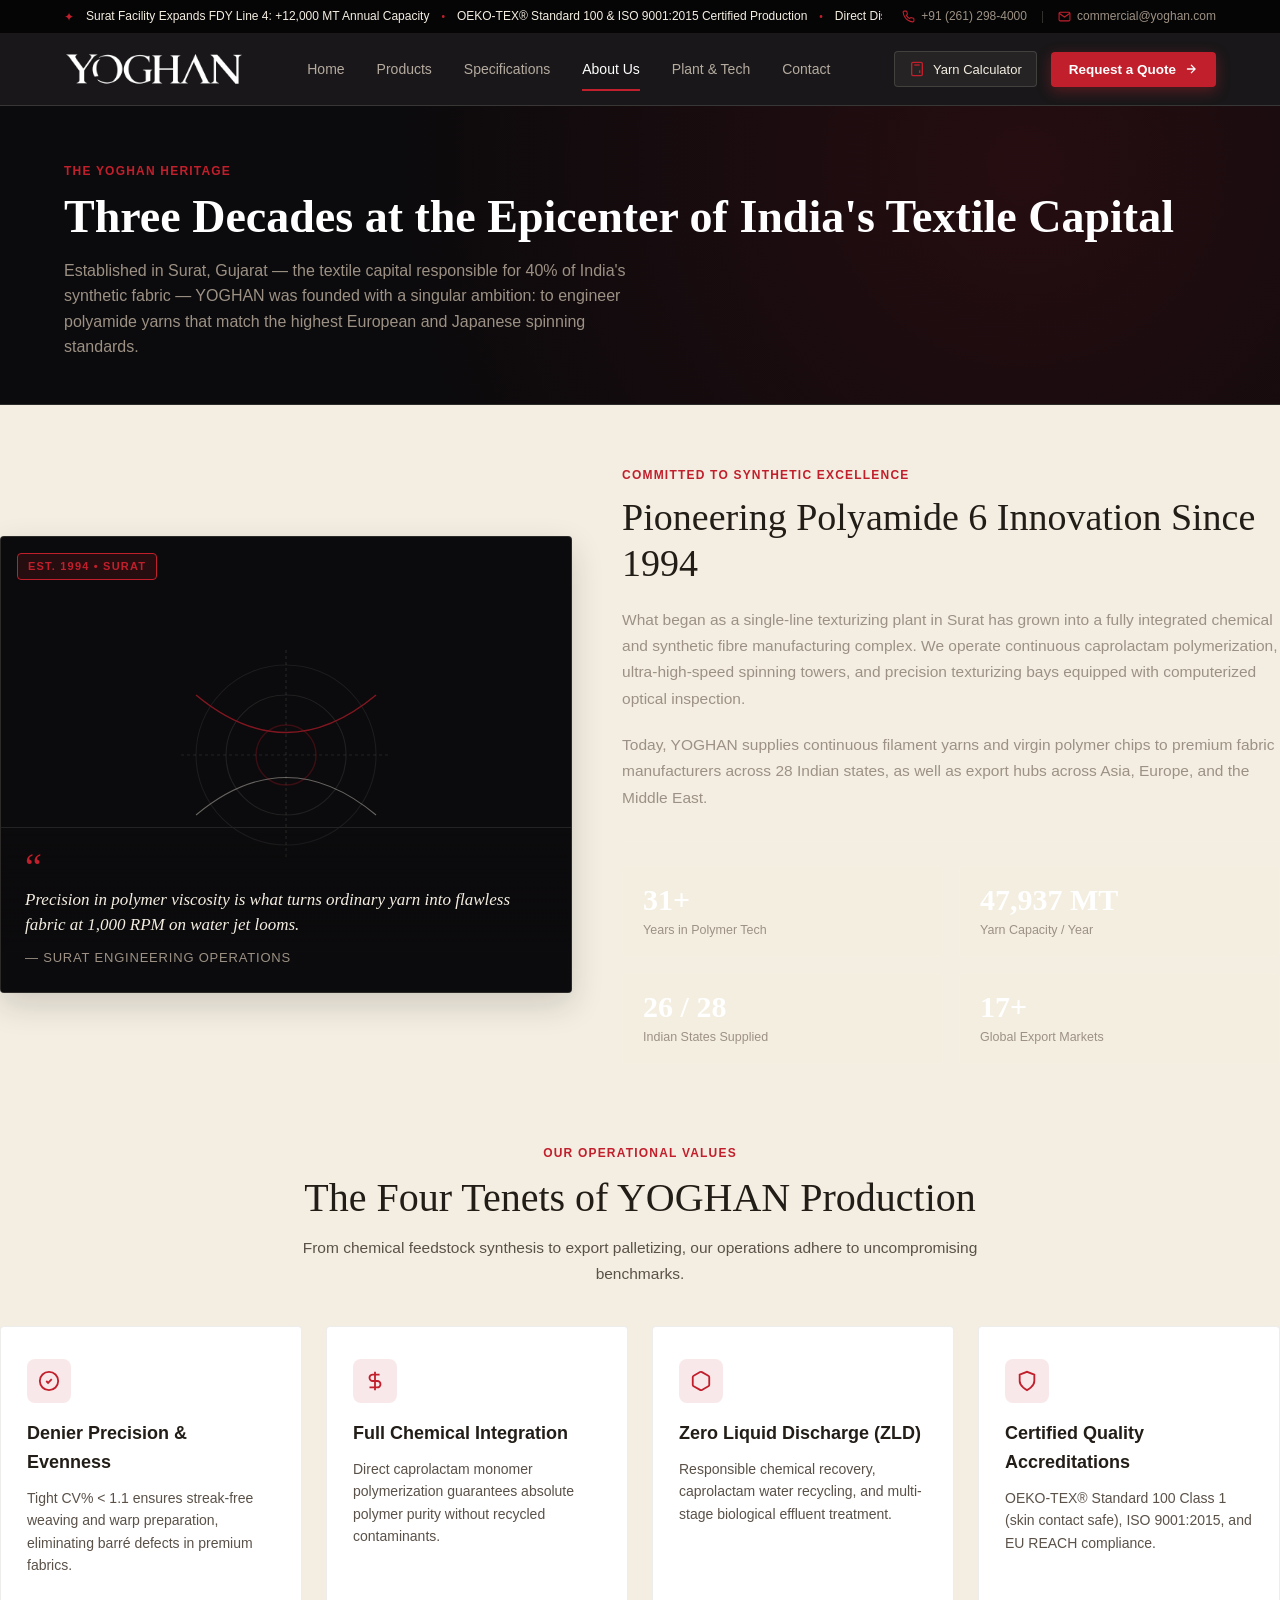
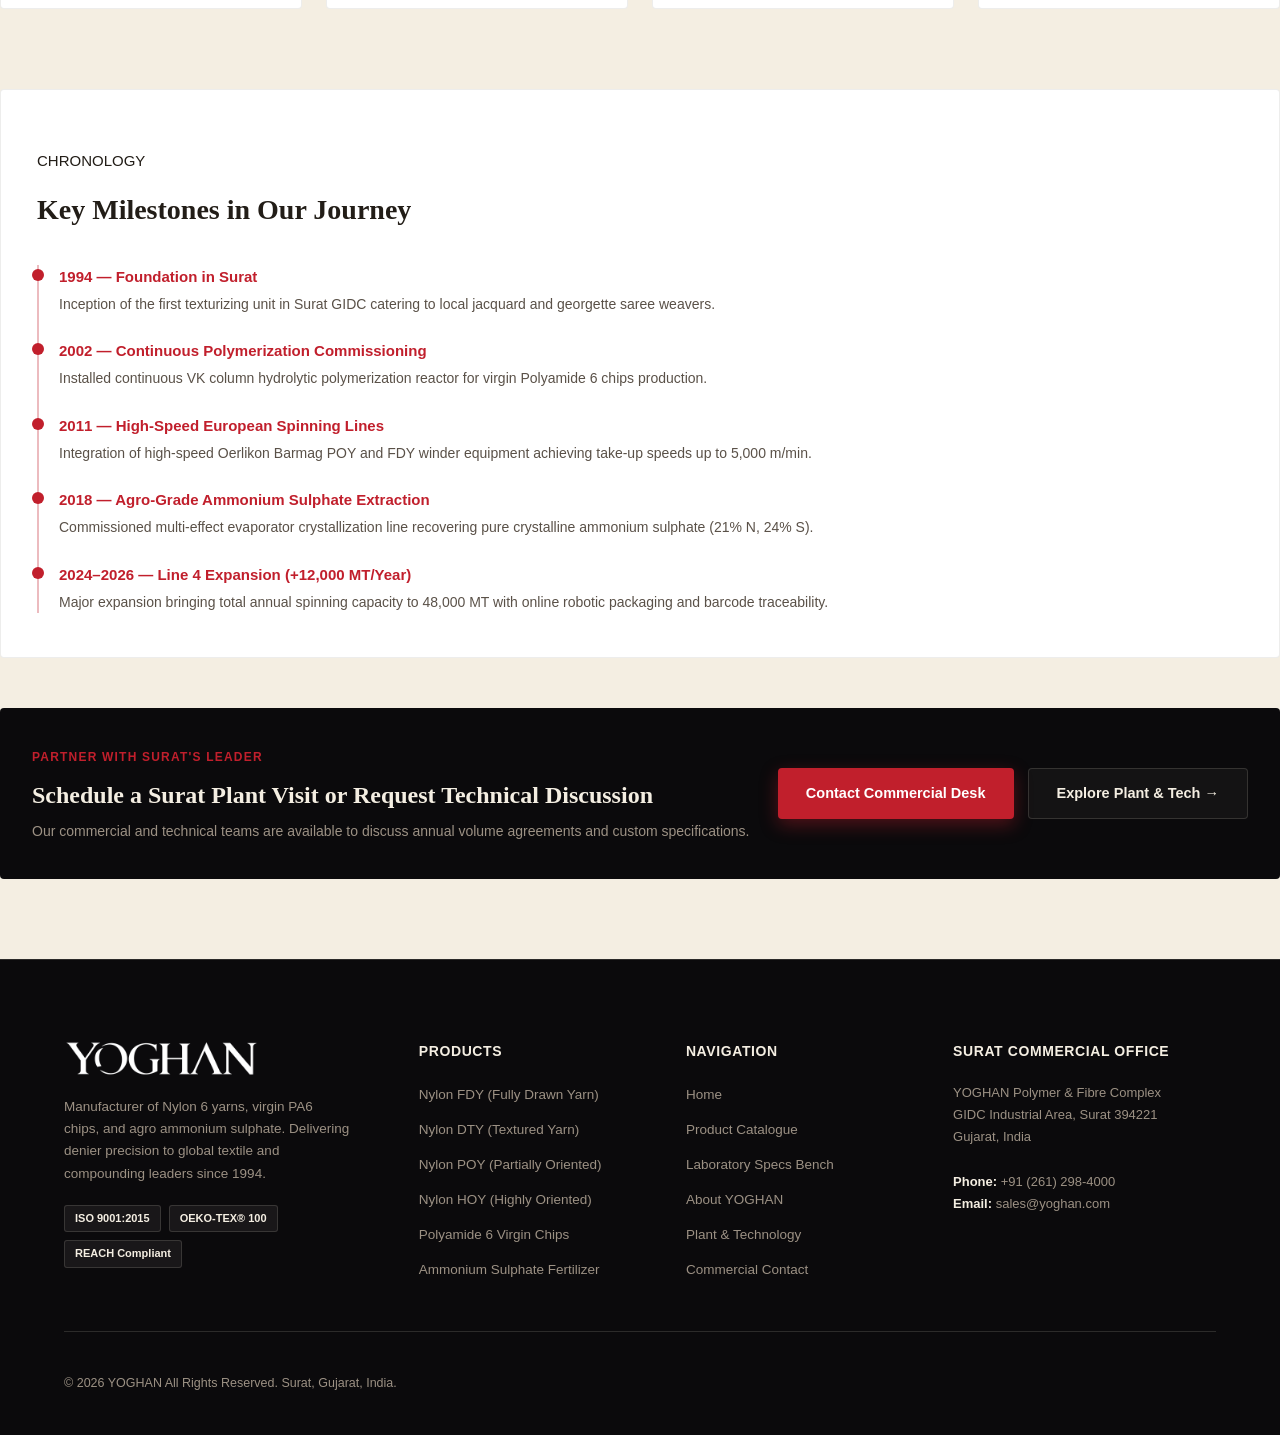
==== about.html @ 1130ade9 "Implement dedicated multi-page navigation architecture (Products, Specs, About, Tech, Contact) with " ====
<!DOCTYPE html>
<html lang="en">
<head>
  <meta charset="UTF-8">
  <meta name="viewport" content="width=device-width, initial-scale=1, viewport-fit=cover">
  <title>About Us — YOGHAN Advanced Fibres & Polymers | Surat</title>
  <meta name="description" content="Discover YOGHAN's 32-year legacy in Surat, Gujarat — India's synthetic textile capital. Continuous caprolactam polymerization, ultra-high-speed spinning, and global certifications.">
  <!-- Security Headers for Static Commercial Website -->
  <meta http-equiv="X-Content-Type-Options" content="nosniff">
  <meta name="referrer" content="strict-origin-when-cross-origin">
  <meta http-equiv="Content-Security-Policy" content="default-src 'self' https: data: 'unsafe-inline' 'unsafe-eval'; img-src 'self' https: data: blob:; font-src 'self' https://fonts.gstatic.com data:; style-src 'self' 'unsafe-inline' https://fonts.googleapis.com;">
  <link rel="icon" type="image/png" href="assets/favicon.png">
  <link rel="preconnect" href="https://fonts.googleapis.com">
  <link rel="preconnect" href="https://fonts.gstatic.com" crossorigin>
  <link href="https://fonts.googleapis.com/css2?family=Fraunces:ital,opsz,wght@0,9..144,300;0,9..144,400;0,9..144,500;0,9..144,600;0,9..144,700;1,9..144,400&family=Inter:wght@300;400;500;600;700&display=swap" rel="stylesheet">
  <link rel="stylesheet" href="style.css">
</head>
<body>

  <!-- Top Announcement Ticker -->
  <div class="top-bar">
    <div class="top-bar-inner">
      <div class="ticker-wrap">
        <span class="ticker-dot">✦</span>
        <span class="ticker-text">Surat Facility Expands FDY Line 4: +12,000 MT Annual Capacity</span>
        <span class="ticker-sep">•</span>
        <span class="ticker-text">OEKO-TEX® Standard 100 & ISO 9001:2015 Certified Production</span>
        <span class="ticker-sep">•</span>
        <span class="ticker-text">Direct Dispatch to Bhiwandi, Tirupur, Ludhiana, Surat & Global Ports</span>
      </div>
      <div class="top-bar-contact">
        <a href="tel:+912612984000" class="top-link">
          <svg viewBox="0 0 24 24" fill="none" stroke="currentColor" stroke-width="2"><path d="M22 16.92v3a2 2 0 0 1-2.18 2 19.79 19.79 0 0 1-8.63-3.07 19.5 19.5 0 0 1-6-6 19.79 19.79 0 0 1-3.07-8.67A2 2 0 0 1 4.11 2h3a2 2 0 0 1 2 1.72 12.84 12.84 0 0 0 .7 2.81 2 2 0 0 1-.45 2.11L8.09 9.91a16 16 0 0 0 6 6l1.27-1.27a2 2 0 0 1 2.11-.45 12.84 12.84 0 0 0 2.81.7A2 2 0 0 1 22 16.92z"/></svg>
          +91 (261) 298-4000
        </a>
        <span class="top-divider">|</span>
        <a href="mailto:commercial@yoghan.com" class="top-link">
          <svg viewBox="0 0 24 24" fill="none" stroke="currentColor" stroke-width="2"><path d="M4 4h16c1.1 0 2 .9 2 2v12c0 1.1-.9 2-2 2H4c-1.1 0-2-.9-2-2V6c0-1.1.9-2 2-2z"/><polyline points="22,6 12,13 2,6"/></svg>
          commercial@yoghan.com
        </a>
      </div>
    </div>
  </div>

  <!-- Header / Navigation -->
  <header class="nav" id="mainNavbar">
    <div class="nav-inner">
      <a class="brand" href="index.html" aria-label="YOGHAN Home">
        <img src="assets/logo-white.png" alt="YOGHAN" class="brand-logo-img">
      </a>

      <!-- Desktop Navigation Menu -->
      <nav class="nav-menu-wrapper" id="navLinks" aria-label="Main Navigation">
        <ul class="nav-links">
          <li class="nav-item">
            <a href="index.html" class="nav-link">Home</a>
          </li>
          <li class="nav-item">
            <a href="products.html" class="nav-link">Products</a>
          </li>
          <li class="nav-item">
            <a href="specifications.html" class="nav-link">Specifications</a>
          </li>
          <li class="nav-item">
            <a href="about.html" class="nav-link active">About Us</a>
          </li>
          <li class="nav-item">
            <a href="manufacturing.html" class="nav-link">Plant & Tech</a>
          </li>
          <li class="nav-item">
            <a href="contact.html" class="nav-link">Contact</a>
          </li>
        </ul>
      </nav>

      <!-- Action Buttons -->
      <div class="nav-actions">
        <button class="btn-estimator-nav" onclick="openCalculatorModal()" title="Calculate Yarn Yield & Denier">
          <svg viewBox="0 0 24 24" fill="none" stroke="currentColor" stroke-width="2"><rect x="4" y="2" width="16" height="20" rx="2"/><line x1="8" y1="6" x2="16" y2="6"/><line x1="16" y1="14" x2="16" y2="18"/><path d="M8 10h.01M12 10h.01M16 10h.01M8 14h.01M12 14h.01M8 18h.01M12 18h.01"/></svg>
          <span>Yarn Calculator</span>
        </button>
        <button class="nav-cta" onclick="openQuoteModal()">
          <span>Request a Quote</span>
          <svg class="cta-arrow" viewBox="0 0 24 24" fill="none" stroke="currentColor" stroke-width="2.2"><path d="M5 12h14M12 5l7 7-7 7"/></svg>
        </button>
        <!-- Mobile Menu Toggle Button -->
        <button class="nav-toggle" id="navToggle" aria-label="Toggle Navigation Menu" aria-expanded="false">
          <span class="bar bar-1"></span>
          <span class="bar bar-2"></span>
          <span class="bar bar-3"></span>
        </button>
      </div>
    </div>
  </header>

  <!-- Full-Screen Mobile Navigation Drawer -->
  <aside class="mobile-drawer" id="mobileDrawer" aria-label="Mobile Navigation" aria-hidden="true">
    <div class="mobile-drawer-header">
      <a class="brand" href="index.html" onclick="closeMobileNav()">
        <img src="assets/logo-white.png" alt="YOGHAN" class="brand-logo-img">
      </a>
      <button class="mobile-drawer-close" id="mobileDrawerClose" aria-label="Close navigation menu" onclick="closeMobileNav()">
        <svg viewBox="0 0 24 24" width="22" height="22" fill="none" stroke="currentColor" stroke-width="2.2"><path d="M18 6L6 18M6 6l12 12"/></svg>
      </button>
    </div>

    <div class="mobile-drawer-body">
      <ul class="mobile-nav-list">
        <li><a href="index.html" class="mobile-link" onclick="closeMobileNav()">Home <span class="arr">→</span></a></li>
        <li><a href="products.html" class="mobile-link" onclick="closeMobileNav()">All Products Catalogue <span class="arr">→</span></a></li>
        <li><a href="specifications.html" class="mobile-link" onclick="closeMobileNav()">Technical Lab Specs <span class="arr">→</span></a></li>
        <li><a href="about.html" class="mobile-link active" onclick="closeMobileNav()" style="color:var(--red);">About YOGHAN <span class="arr">→</span></a></li>
        <li><a href="manufacturing.html" class="mobile-link" onclick="closeMobileNav()">Surat Plant & Tech <span class="arr">→</span></a></li>
        <li><a href="contact.html" class="mobile-link" onclick="closeMobileNav()">Commercial Contact <span class="arr">→</span></a></li>
      </ul>

      <div class="mobile-drawer-actions">
        <button class="btn-primary w-full" onclick="openQuoteModal(); closeMobileNav();">Request Commercial Quote</button>
        <button class="btn-ghost w-full" onclick="openCalculatorModal(); closeMobileNav();">Yarn Yield Calculator</button>
      </div>

      <div class="mobile-drawer-contact">
        <p>Direct Surat Sales Desk: <strong>+91 (261) 298-4000</strong></p>
        <p>Email: <strong>sales@yoghan.com</strong></p>
        <p>Dispatches: GIDC Industrial Estate, Surat, Gujarat</p>
      </div>
    </div>
  </aside>

  <!-- Page Hero Header -->
  <section class="page-hero">
    <div class="page-hero-inner">
      <p class="kicker">THE YOGHAN HERITAGE</p>
      <h1>Three Decades at the Epicenter of India's Textile Capital</h1>
      <p>Established in Surat, Gujarat — the textile capital responsible for 40% of India's synthetic fabric — YOGHAN was founded with a singular ambition: to engineer polyamide yarns that match the highest European and Japanese spinning standards.</p>
    </div>
  </section>

  <!-- About Story Section -->
  <main class="about-page-main" style="padding: 60px 0 80px;">
    <div class="section-inner">
      
      <div class="about-grid">
        <div class="about-visual-col">
          <div class="about-image-card">
            <div class="visual-badge">EST. 1994 • SURAT</div>
            <div class="about-art-pattern">
              <svg viewBox="0 0 400 320" fill="none" class="about-diagram-svg">
                <circle cx="200" cy="160" r="120" stroke="rgba(244,238,226,0.12)" stroke-width="1.5"/>
                <circle cx="200" cy="160" r="80" stroke="rgba(244,238,226,0.15)" stroke-width="1.5"/>
                <circle cx="200" cy="160" r="40" stroke="rgba(193,31,44,0.4)" stroke-width="2"/>
                <path d="M60 160 L340 160" stroke="rgba(244,238,226,0.18)" stroke-width="1.5" stroke-dasharray="4 4"/>
                <path d="M200 20 L200 300" stroke="rgba(244,238,226,0.18)" stroke-width="1.5" stroke-dasharray="4 4"/>
                <path d="M80 80 Q 200 180 320 80" stroke="var(--red)" stroke-width="2" fill="none"/>
                <path d="M80 240 Q 200 140 320 240" stroke="#f4eee2" stroke-width="1.5" fill="none" opacity="0.6"/>
              </svg>
            </div>
            <div class="plant-quote-overlay">
              <span class="quote-mark">“</span>
              <p>Precision in polymer viscosity is what turns ordinary yarn into flawless fabric at 1,000 RPM on water jet looms.</p>
              <div class="quote-author">— Surat Engineering Operations</div>
            </div>
          </div>
        </div>

        <div class="about-text-col">
          <p class="kicker">COMMITTED TO SYNTHETIC EXCELLENCE</p>
          <h2>Pioneering Polyamide 6 Innovation Since 1994</h2>
          <p>
            What began as a single-line texturizing plant in Surat has grown into a fully integrated chemical and synthetic fibre manufacturing complex. We operate continuous caprolactam polymerization, ultra-high-speed spinning towers, and precision texturizing bays equipped with computerized optical inspection.
          </p>
          <p>
            Today, YOGHAN supplies continuous filament yarns and virgin polymer chips to premium fabric manufacturers across 28 Indian states, as well as export hubs across Asia, Europe, and the Middle East.
          </p>

          <div class="about-stat-grid" style="margin-top: 30px;">
            <div class="stat-card">
              <b class="stat-num"><span class="counter" data-target="32">0</span>+</b>
              <span class="stat-label">Years in Polymer Tech</span>
            </div>
            <div class="stat-card">
              <b class="stat-num"><span class="counter" data-target="48000">0</span> MT</b>
              <span class="stat-label">Yarn Capacity / Year</span>
            </div>
            <div class="stat-card">
              <b class="stat-num"><span class="counter" data-target="28">0</span> / 28</b>
              <span class="stat-label">Indian States Supplied</span>
            </div>
            <div class="stat-card">
              <b class="stat-num"><span class="counter" data-target="18">0</span>+</b>
              <span class="stat-label">Global Export Markets</span>
            </div>
          </div>
        </div>
      </div>

      <!-- Core Manufacturing Pillars -->
      <div style="margin-top: 80px;">
        <div class="section-head" style="text-align: center; max-width: 760px; margin: 0 auto 40px;">
          <p class="kicker">OUR OPERATIONAL VALUES</p>
          <h2>The Four Tenets of YOGHAN Production</h2>
          <p>From chemical feedstock synthesis to export palletizing, our operations adhere to uncompromising benchmarks.</p>
        </div>

        <div style="display: grid; grid-template-columns: repeat(auto-fit, minmax(260px, 1fr)); gap: 24px;">
          <div style="background: #fff; border: 1px solid rgba(34,29,23,0.08); padding: 32px 26px; border-radius: var(--radius-sm);">
            <div style="width: 44px; height: 44px; background: rgba(193,31,44,0.1); border-radius: 8px; display: flex; align-items: center; justify-content: center; color: var(--red); margin-bottom: 16px;">
              <svg viewBox="0 0 24 24" width="22" height="22" fill="none" stroke="currentColor" stroke-width="2"><circle cx="12" cy="12" r="10"/><path d="m9 12 2 2 4-4"/></svg>
            </div>
            <h3 style="font-size: 18px; margin: 0 0 10px; color: var(--ink-text);">Denier Precision & Evenness</h3>
            <p style="font-size: 14px; color: var(--ink-muted); margin: 0; line-height: 1.6;">Tight CV% &lt; 1.1 ensures streak-free weaving and warp preparation, eliminating barré defects in premium fabrics.</p>
          </div>

          <div style="background: #fff; border: 1px solid rgba(34,29,23,0.08); padding: 32px 26px; border-radius: var(--radius-sm);">
            <div style="width: 44px; height: 44px; background: rgba(193,31,44,0.1); border-radius: 8px; display: flex; align-items: center; justify-content: center; color: var(--red); margin-bottom: 16px;">
              <svg viewBox="0 0 24 24" width="22" height="22" fill="none" stroke="currentColor" stroke-width="2"><path d="M12 2v20M17 5H9.5a3.5 3.5 0 0 0 0 7h5a3.5 3.5 0 0 1 0 7H6"/></svg>
            </div>
            <h3 style="font-size: 18px; margin: 0 0 10px; color: var(--ink-text);">Full Chemical Integration</h3>
            <p style="font-size: 14px; color: var(--ink-muted); margin: 0; line-height: 1.6;">Direct caprolactam monomer polymerization guarantees absolute polymer purity without recycled contaminants.</p>
          </div>

          <div style="background: #fff; border: 1px solid rgba(34,29,23,0.08); padding: 32px 26px; border-radius: var(--radius-sm);">
            <div style="width: 44px; height: 44px; background: rgba(193,31,44,0.1); border-radius: 8px; display: flex; align-items: center; justify-content: center; color: var(--red); margin-bottom: 16px;">
              <svg viewBox="0 0 24 24" width="22" height="22" fill="none" stroke="currentColor" stroke-width="2"><path d="M21 16V8a2 2 0 0 0-1-1.73l-7-4a2 2 0 0 0-2 0l-7 4A2 2 0 0 0 3 8v8a2 2 0 0 0 1 1.73l7 4a2 2 0 0 0 2 0l7-4A2 2 0 0 0 21 16z"/></svg>
            </div>
            <h3 style="font-size: 18px; margin: 0 0 10px; color: var(--ink-text);">Zero Liquid Discharge (ZLD)</h3>
            <p style="font-size: 14px; color: var(--ink-muted); margin: 0; line-height: 1.6;">Responsible chemical recovery, caprolactam water recycling, and multi-stage biological effluent treatment.</p>
          </div>

          <div style="background: #fff; border: 1px solid rgba(34,29,23,0.08); padding: 32px 26px; border-radius: var(--radius-sm);">
            <div style="width: 44px; height: 44px; background: rgba(193,31,44,0.1); border-radius: 8px; display: flex; align-items: center; justify-content: center; color: var(--red); margin-bottom: 16px;">
              <svg viewBox="0 0 24 24" width="22" height="22" fill="none" stroke="currentColor" stroke-width="2"><path d="M12 22s8-4 8-10V5l-8-3-8 3v7c0 6 8 10 8 10z"/></svg>
            </div>
            <h3 style="font-size: 18px; margin: 0 0 10px; color: var(--ink-text);">Certified Quality Accreditations</h3>
            <p style="font-size: 14px; color: var(--ink-muted); margin: 0; line-height: 1.6;">OEKO-TEX® Standard 100 Class 1 (skin contact safe), ISO 9001:2015, and EU REACH compliance.</p>
          </div>
        </div>
      </div>

      <!-- Historical Milestones Timeline -->
      <div style="margin-top: 80px; background: #fff; border: 1px solid rgba(34,29,23,0.08); border-radius: var(--radius-sm); padding: 44px 36px;">
        <p class="kicker">CHRONOLOGY</p>
        <h2 style="font-family: var(--serif); font-size: 28px; margin: 0 0 32px; color: var(--ink-text);">Key Milestones in Our Journey</h2>

        <div style="display: flex; flex-direction: column; gap: 24px; position: relative; padding-left: 20px; border-left: 2px solid rgba(193,31,44,0.3);">
          <div style="position: relative;">
            <span style="position: absolute; left: -27px; top: 4px; width: 12px; height: 12px; border-radius: 50%; background: var(--red);"></span>
            <strong style="color: var(--red); font-size: 15px;">1994 — Foundation in Surat</strong>
            <p style="font-size: 14px; color: var(--ink-muted); margin: 4px 0 0;">Inception of the first texturizing unit in Surat GIDC catering to local jacquard and georgette saree weavers.</p>
          </div>

          <div style="position: relative;">
            <span style="position: absolute; left: -27px; top: 4px; width: 12px; height: 12px; border-radius: 50%; background: var(--red);"></span>
            <strong style="color: var(--red); font-size: 15px;">2002 — Continuous Polymerization Commissioning</strong>
            <p style="font-size: 14px; color: var(--ink-muted); margin: 4px 0 0;">Installed continuous VK column hydrolytic polymerization reactor for virgin Polyamide 6 chips production.</p>
          </div>

          <div style="position: relative;">
            <span style="position: absolute; left: -27px; top: 4px; width: 12px; height: 12px; border-radius: 50%; background: var(--red);"></span>
            <strong style="color: var(--red); font-size: 15px;">2011 — High-Speed European Spinning Lines</strong>
            <p style="font-size: 14px; color: var(--ink-muted); margin: 4px 0 0;">Integration of high-speed Oerlikon Barmag POY and FDY winder equipment achieving take-up speeds up to 5,000 m/min.</p>
          </div>

          <div style="position: relative;">
            <span style="position: absolute; left: -27px; top: 4px; width: 12px; height: 12px; border-radius: 50%; background: var(--red);"></span>
            <strong style="color: var(--red); font-size: 15px;">2018 — Agro-Grade Ammonium Sulphate Extraction</strong>
            <p style="font-size: 14px; color: var(--ink-muted); margin: 4px 0 0;">Commissioned multi-effect evaporator crystallization line recovering pure crystalline ammonium sulphate (21% N, 24% S).</p>
          </div>

          <div style="position: relative;">
            <span style="position: absolute; left: -27px; top: 4px; width: 12px; height: 12px; border-radius: 50%; background: var(--red);"></span>
            <strong style="color: var(--red); font-size: 15px;">2024–2026 — Line 4 Expansion (+12,000 MT/Year)</strong>
            <p style="font-size: 14px; color: var(--ink-muted); margin: 4px 0 0;">Major expansion bringing total annual spinning capacity to 48,000 MT with online robotic packaging and barcode traceability.</p>
          </div>
        </div>
      </div>

      <!-- Action Box -->
      <div style="margin-top: 50px; background: var(--ink); color: #fff; padding: 36px 32px; border-radius: var(--radius-sm); display: flex; align-items: center; justify-content: space-between; flex-wrap: wrap; gap: 20px;">
        <div>
          <span style="color: var(--red); font-size: 12px; font-weight: 700; letter-spacing: 1.2px; text-transform: uppercase;">PARTNER WITH SURAT'S LEADER</span>
          <h3 style="font-family: var(--serif); font-size: 24px; margin: 8px 0 6px; color: var(--cream);">Schedule a Surat Plant Visit or Request Technical Discussion</h3>
          <p style="font-size: 14px; color: var(--ash); margin: 0;">Our commercial and technical teams are available to discuss annual volume agreements and custom specifications.</p>
        </div>
        <div style="display: flex; gap: 14px; flex-wrap: wrap;">
          <a href="contact.html" class="btn-primary" style="text-decoration:none;">Contact Commercial Desk</a>
          <a href="manufacturing.html" class="btn-ghost" style="text-decoration:none;">Explore Plant & Tech →</a>
        </div>
      </div>

    </div>
  </main>

  <!-- Quote Modal -->
  <div class="modal-overlay" id="quoteModal" aria-hidden="true" role="dialog">
    <div class="modal-card">
      <button class="modal-close" onclick="closeQuoteModal()" aria-label="Close modal">&times;</button>
      <div class="modal-header">
        <span class="modal-badge">COMMERCIAL INQUIRY</span>
        <h2>Request Price Quotation</h2>
        <p>Direct spot and contract volume quotes from our Surat manufacturing complex.</p>
      </div>

      <form id="quoteForm" onsubmit="handleQuoteSubmit(event)">
        <div class="form-row">
          <div class="form-group">
            <label for="quoteName">Full Name *</label>
            <input type="text" id="quoteName" required placeholder="e.g. Rajesh Shah">
          </div>
          <div class="form-group">
            <label for="quoteCompany">Company / Mill *</label>
            <input type="text" id="quoteCompany" required placeholder="e.g. Surat Weaving Mills Ltd.">
          </div>
        </div>
        <div class="form-row">
          <div class="form-group">
            <label for="quotePhone">Mobile / WhatsApp *</label>
            <input type="tel" id="quotePhone" required placeholder="+91 98250 12345">
          </div>
          <div class="form-group">
            <label for="quoteEmail">Official Email *</label>
            <input type="email" id="quoteEmail" required placeholder="procurement@company.com">
          </div>
        </div>
        <div class="form-row">
          <div class="form-group">
            <label for="quoteProduct">Selected Product *</label>
            <select id="quoteProduct" required onchange="handleProductChange(this.value)">
              <option value="Nylon 6 FDY Regular">Nylon 6 FDY (Fully Drawn Yarn)</option>
              <option value="Nylon 6 DTY Regular">Nylon 6 DTY (Textured Yarn)</option>
              <option value="Nylon 6 POY Regular">Nylon 6 POY (Partially Oriented)</option>
              <option value="Nylon 6 HOY Regular">Nylon 6 HOY (Highly Oriented)</option>
              <option value="Dope-Dyed Specialty Nylon">Dope-Dyed Specialty Colours</option>
              <option value="High-Tenacity Industrial Nylon">High-Tenacity Industrial Nylon</option>
              <option value="Polyamide 6 Chips (PA6)">Polyamide 6 Polymer Chips</option>
              <option value="Ammonium Sulphate">Ammonium Sulphate Fertilizer</option>
            </select>
          </div>
          <div class="form-group">
            <label for="quoteQty">Quantity (MT) *</label>
            <input type="number" id="quoteQty" min="1" step="0.5" required placeholder="Minimum 1 MT">
          </div>
        </div>
        <div class="form-group">
          <label for="quoteDestination">Delivery Destination *</label>
          <input type="text" id="quoteDestination" required placeholder="e.g. Surat / Bhiwandi / Mundra Port">
        </div>
        <div class="form-actions">
          <button type="button" class="btn-ghost" onclick="closeQuoteModal()">Cancel</button>
          <button type="submit" class="btn-primary">Submit Quotation Request</button>
        </div>
      </form>

      <div class="form-success-card" id="quoteSuccessMsg" style="display:none;">
        <div class="success-icon">✓</div>
        <h3>Quotation Request Submitted Successfully!</h3>
        <p>Reference <strong id="quoteRefNumber">#YOG-2026-948</strong>. Our commercial sales executive will connect on WhatsApp shortly.</p>
        <button class="btn-primary" onclick="closeQuoteModal()">Done</button>
      </div>
    </div>
  </div>

  <!-- Calculator Modal -->
  <div class="modal-overlay" id="calcModal" aria-hidden="true" role="dialog">
    <div class="modal-card">
      <button class="modal-close" onclick="closeCalculatorModal()" aria-label="Close calculator">&times;</button>
      <div class="modal-header">
        <span class="modal-badge">ENGINEERING TOOL</span>
        <h2>Yarn Yield & Conversion Calculator</h2>
      </div>
      <div class="calc-container">
        <div class="calc-inputs">
          <div class="form-group">
            <label for="calcDenier">Yarn Denier (D)</label>
            <input type="number" id="calcDenier" value="40" min="10" max="2000" oninput="runYarnCalculations()">
          </div>
          <div class="form-group">
            <label for="calcWeightKg">Yarn Weight (Kilograms)</label>
            <input type="number" id="calcWeightKg" value="1" min="0.1" step="0.5" oninput="runYarnCalculations()">
          </div>
        </div>
        <div class="calc-results-grid">
          <div class="calc-res-box">
            <span class="res-title">Linear Length</span>
            <span class="res-val" id="resMeters">225,000 m</span>
          </div>
          <div class="calc-res-box">
            <span class="res-title">Decitex (dtex)</span>
            <span class="res-val" id="resDtex">44.4 dtex</span>
          </div>
          <div class="calc-res-box">
            <span class="res-title">Cotton Count (Ne)</span>
            <span class="res-val" id="resNe">132.8 Ne</span>
          </div>
          <div class="calc-res-box">
            <span class="res-title">Metric Count (Nm)</span>
            <span class="res-val" id="resNm">225 Nm</span>
          </div>
        </div>
      </div>
      <div class="modal-footer-actions">
        <button class="btn-primary w-full" onclick="closeCalculatorModal(); openQuoteModal();">Request Pricing for This Denier →</button>
      </div>
    </div>
  </div>

  <!-- Toast Container -->
  <div class="toast-container" id="toastBox" aria-live="polite"></div>

  <!-- Footer -->
  <footer class="footer">
    <div class="footer-inner">
      <div class="footer-col brand-col">
        <a class="brand" href="index.html" aria-label="YOGHAN Home">
          <img src="assets/logo-white.png" alt="YOGHAN" class="brand-logo-img footer-logo-img">
        </a>
        <p class="footer-brand-desc">
          Manufacturer of Nylon 6 yarns, virgin PA6 chips, and agro ammonium sulphate. Delivering denier precision to global textile and compounding leaders since 1994.
        </p>
        <div class="iso-badges">
          <span class="iso-tag">ISO 9001:2015</span>
          <span class="iso-tag">OEKO-TEX® 100</span>
          <span class="iso-tag">REACH Compliant</span>
        </div>
      </div>

      <div class="footer-col">
        <h4>Products</h4>
        <ul class="footer-link-list">
          <li><a href="products.html">Nylon FDY (Fully Drawn Yarn)</a></li>
          <li><a href="products.html">Nylon DTY (Textured Yarn)</a></li>
          <li><a href="products.html">Nylon POY (Partially Oriented)</a></li>
          <li><a href="products.html">Nylon HOY (Highly Oriented)</a></li>
          <li><a href="products.html">Polyamide 6 Virgin Chips</a></li>
          <li><a href="products.html">Ammonium Sulphate Fertilizer</a></li>
        </ul>
      </div>

      <div class="footer-col">
        <h4>Navigation</h4>
        <ul class="footer-link-list">
          <li><a href="index.html">Home</a></li>
          <li><a href="products.html">Product Catalogue</a></li>
          <li><a href="specifications.html">Laboratory Specs Bench</a></li>
          <li><a href="about.html">About YOGHAN</a></li>
          <li><a href="manufacturing.html">Plant & Technology</a></li>
          <li><a href="contact.html">Commercial Contact</a></li>
        </ul>
      </div>

      <div class="footer-col">
        <h4>Surat Commercial Office</h4>
        <address class="footer-address">
          YOGHAN Polymer & Fibre Complex<br>
          GIDC Industrial Area, Surat 394221<br>
          Gujarat, India<br><br>
          <strong>Phone:</strong> +91 (261) 298-4000<br>
          <strong>Email:</strong> sales@yoghan.com
        </address>
      </div>
    </div>

    <div class="footer-bottom-bar">
      <div class="footer-bottom-inner">
        <p>© 2026 YOGHAN All Rights Reserved. Surat, Gujarat, India.</p>
      </div>
    </div>
  </footer>

  <script src="products.js"></script>
  <script src="app.js"></script>
</body>
</html>
---- style.css ----
/* ==========================================================================
   YOGHAN — ADVANCED FIBRES & POLYMERS
   Commercial Responsive Stylesheet & Interaction Animations
   ========================================================================== */

:root {
  --ink: #0b0a0c;
  --ink-soft: #141113;
  --panel: #17140f;
  --panel-card: #1f1a14;
  --panel-line: rgba(244, 238, 226, 0.14);
  --panel-line-light: rgba(34, 29, 23, 0.12);
  --red: #c11f2c;
  --red-hover: #dc2433;
  --red-dim: rgba(193, 31, 44, 0.18);
  --red-glow: rgba(193, 31, 44, 0.38);
  --cream: #f4eee2;
  --cream-soft: #fcf9f2;
  --stone: #eae1cc;
  --stone-dark: #ded2b6;
  --ash: #9c9184;
  --ash-light: #b5aba0;
  --ink-text: #221d17;
  --ink-muted: #5a5148;
  --serif: 'Fraunces', Georgia, 'Times New Roman', serif;
  --sans: 'Inter', -apple-system, BlinkMacSystemFont, 'Segoe UI', Roboto, sans-serif;
  --ease-out-expo: cubic-bezier(0.16, 1, 0.3, 1);
  --ease-spring: cubic-bezier(0.34, 1.4, 0.64, 1);
  --shadow-sm: 0 4px 14px rgba(11, 10, 12, 0.08);
  --shadow-md: 0 12px 32px rgba(11, 10, 12, 0.16);
  --shadow-lg: 0 24px 56px rgba(11, 10, 12, 0.28);
  --radius-sm: 4px;
  --radius-md: 8px;
  --radius-lg: 14px;
}

*, *::before, *::after {
  box-sizing: border-box;
}

html {
  scroll-behavior: smooth;
  scroll-padding-top: 84px;
  overflow-x: hidden;
  max-width: 100vw;
  width: 100%;
}

body {
  margin: 0;
  padding: 0;
  background: var(--cream);
  color: var(--ink-text);
  font-family: var(--sans);
  font-size: 15px;
  line-height: 1.6;
  -webkit-font-smoothing: antialiased;
  -moz-osx-font-smoothing: grayscale;
  overflow-x: hidden;
  max-width: 100vw;
  width: 100%;
  position: relative;
}

a {
  color: inherit;
  text-decoration: none;
  transition: color 0.2s ease;
}

button {
  font-family: inherit;
  cursor: pointer;
  border: none;
}

input, select, textarea {
  font-family: inherit;
  font-size: 14px;
}

img, svg {
  display: block;
}

.w-full {
  width: 100% !important;
}

/* ==================== TOP ANNOUNCEMENT TICKER ==================== */
.top-bar {
  background: #060506;
  color: var(--ash-light);
  font-size: 12px;
  border-bottom: 1px solid rgba(244, 238, 226, 0.08);
  position: relative;
  z-index: 60;
  overflow: hidden;
}

.top-bar-inner {
  max-width: 1360px;
  margin: 0 auto;
  padding: 7px 5vw;
  display: flex;
  align-items: center;
  justify-content: space-between;
  gap: 20px;
}

.ticker-wrap {
  display: flex;
  align-items: center;
  gap: 12px;
  overflow: hidden;
  white-space: nowrap;
}

.ticker-dot {
  color: var(--red);
  font-size: 12px;
  line-height: 1;
  display: inline-flex;
  align-items: center;
  justify-content: center;
  animation: pulseDot 2s infinite ease-in-out;
}

.ticker-text {
  font-weight: 500;
  color: var(--cream);
  font-size: 12px;
}

.ticker-sep {
  color: var(--red);
  font-size: 10px;
}

.top-bar-contact {
  display: flex;
  align-items: center;
  gap: 14px;
  flex-shrink: 0;
  font-size: 12px;
}

.top-link {
  display: inline-flex;
  align-items: center;
  gap: 6px;
  color: var(--ash);
  transition: color 0.2s ease;
}

.top-link svg {
  width: 13px;
  height: 13px;
  color: var(--red);
}

.top-link:hover {
  color: var(--cream);
}

.top-divider {
  color: rgba(244, 238, 226, 0.2);
}

/* ==================== NAVIGATION BAR ==================== */
.nav {
  position: sticky;
  top: 0;
  z-index: 50;
  background: rgba(11, 10, 12, 0.94);
  backdrop-filter: blur(14px);
  -webkit-backdrop-filter: blur(14px);
  border-bottom: 1px solid var(--panel-line);
  transition: background 0.3s ease, box-shadow 0.3s ease, padding 0.3s ease;
}

.nav.scrolled {
  background: rgba(11, 10, 12, 0.98);
  box-shadow: 0 10px 30px rgba(0, 0, 0, 0.45);
}

.nav-inner {
  max-width: 1360px;
  margin: 0 auto;
  padding: 16px 5vw;
  display: flex;
  align-items: center;
  justify-content: space-between;
  gap: 24px;
}

/* Brand Logo */
.brand {
  display: flex;
  align-items: center;
  gap: 12px;
  color: var(--cream);
  text-decoration: none;
}

.brand-logo-img {
  height: 34px;
  width: auto;
  max-width: 180px;
  object-fit: contain;
  display: block;
  transition: transform 0.25s var(--ease-spring), filter 0.25s ease;
}

.brand:hover .brand-logo-img {
  transform: scale(1.04);
}

.footer-logo-img {
  height: 38px;
  max-width: 195px;
}

.brand-logo-wrap {
  width: 38px;
  height: 38px;
  border-radius: 6px;
  background: linear-gradient(135deg, #1f1b18 0%, #110e10 100%);
  border: 1px solid var(--panel-line);
  display: flex;
  align-items: center;
  justify-content: center;
  transition: border-color 0.3s ease, transform 0.3s var(--ease-spring);
}

.brand:hover .brand-logo-wrap {
  border-color: var(--red);
  transform: rotate(-4deg) scale(1.05);
}

.brand-icon {
  width: 26px;
  height: 26px;
  color: var(--cream);
}

.brand-text-block {
  display: flex;
  flex-direction: column;
}

.brand-name {
  font-family: var(--serif);
  font-size: 20px;
  font-weight: 700;
  letter-spacing: 0.8px;
  line-height: 1.1;
  color: #fff;
}

.brand-tagline {
  font-size: 8.5px;
  letter-spacing: 1.4px;
  color: var(--ash);
  font-weight: 600;
  margin-top: 2px;
}

/* Nav Links & Dropdown Menu */
.nav-menu-wrapper {
  display: flex;
  align-items: center;
}

.nav-links {
  display: flex;
  align-items: center;
  gap: 32px;
  list-style: none;
  margin: 0;
  padding: 0;
}

.nav-item {
  position: relative;
}

.nav-link {
  color: var(--ash-light);
  font-size: 14px;
  font-weight: 500;
  padding: 8px 0;
  display: inline-flex;
  align-items: center;
  gap: 5px;
  position: relative;
  transition: color 0.25s ease;
}

.nav-link svg.chevron-icon {
  width: 14px;
  height: 14px;
  transition: transform 0.3s ease;
}

.nav-link::after {
  content: '';
  position: absolute;
  left: 50%;
  bottom: -2px;
  width: 0;
  height: 2px;
  background: var(--red);
  transition: width 0.25s ease, left 0.25s ease;
}

.nav-link:hover,
.nav-link:focus-visible,
.nav-link.active {
  color: #fff;
}

.nav-link:hover::after,
.nav-link.active::after {
  width: 100%;
  left: 0;
}

/* ==================== DROPDOWN / MEGA-MENU ANIMATION ==================== */
.dropdown-parent:hover .nav-link svg.chevron-icon,
.dropdown-parent:focus-within .nav-link svg.chevron-icon {
  transform: rotate(180deg);
  color: var(--red);
}

.dropdown-panel {
  position: absolute;
  top: calc(100% + 14px);
  left: -120px;
  width: 640px;
  background: #110e11;
  border: 1px solid rgba(244, 238, 226, 0.16);
  border-radius: var(--radius-md);
  box-shadow: 0 20px 50px rgba(0, 0, 0, 0.65), 0 0 0 1px rgba(193, 31, 44, 0.15);
  padding: 24px;
  opacity: 0;
  pointer-events: none;
  transform: translateY(12px) scale(0.98);
  transform-origin: top center;
  transition: opacity 0.28s var(--ease-out-expo), transform 0.28s var(--ease-out-expo);
  z-index: 100;
}

.dropdown-panel::before {
  content: '';
  position: absolute;
  top: -6px;
  left: 150px;
  width: 12px;
  height: 12px;
  background: #110e11;
  border-left: 1px solid rgba(244, 238, 226, 0.16);
  border-top: 1px solid rgba(244, 238, 226, 0.16);
  transform: rotate(45deg);
}

.dropdown-parent:hover .dropdown-panel,
.dropdown-parent:focus-within .dropdown-panel {
  opacity: 1;
  pointer-events: auto;
  transform: translateY(0) scale(1);
}

.dropdown-grid {
  display: grid;
  grid-template-columns: 1.1fr 1.1fr 0.95fr;
  gap: 20px;
}

.dropdown-col-title {
  display: block;
  font-size: 11px;
  font-weight: 700;
  letter-spacing: 1px;
  color: var(--red);
  text-transform: uppercase;
  margin-bottom: 12px;
  padding-bottom: 6px;
  border-bottom: 1px solid rgba(244, 238, 226, 0.08);
}

.dropdown-item {
  display: block;
  padding: 8px 10px;
  border-radius: 5px;
  margin-bottom: 6px;
  background: transparent;
  transition: background 0.2s ease, transform 0.2s ease;
}

.dropdown-item:hover {
  background: rgba(244, 238, 226, 0.06);
  transform: translateX(4px);
}

.dropdown-item .item-title {
  display: block;
  color: var(--cream);
  font-size: 13.5px;
  font-weight: 600;
  line-height: 1.3;
}

.dropdown-item .item-desc {
  display: block;
  color: var(--ash);
  font-size: 11.5px;
  line-height: 1.4;
  margin-top: 2px;
}

.dropdown-featured-card {
  background: linear-gradient(145deg, #1d1718 0%, #130f10 100%);
  border: 1px solid rgba(193, 31, 44, 0.3);
  border-radius: 6px;
  padding: 16px;
  display: flex;
  flex-direction: column;
  justify-content: space-between;
}

.dropdown-featured-card .card-badge {
  font-size: 9px;
  font-weight: 700;
  color: var(--red);
  letter-spacing: 0.8px;
}

.dropdown-featured-card h4 {
  margin: 8px 0 6px;
  font-family: var(--serif);
  font-size: 15px;
  color: #fff;
}

.dropdown-featured-card p {
  font-size: 12px;
  color: var(--ash);
  margin: 0 0 14px;
  line-height: 1.45;
}

.dropdown-featured-card .card-link {
  background: transparent;
  color: var(--red);
  font-size: 12px;
  font-weight: 600;
  padding: 0;
  text-align: left;
  display: inline-flex;
  align-items: center;
  gap: 4px;
  transition: color 0.2s ease, transform 0.2s ease;
}

.dropdown-featured-card .card-link:hover {
  color: #fff;
  transform: translateX(3px);
}

/* Nav Actions */
.nav-actions {
  display: flex;
  align-items: center;
  gap: 14px;
}

.btn-estimator-nav {
  display: inline-flex;
  align-items: center;
  gap: 8px;
  background: rgba(244, 238, 226, 0.05);
  border: 1px solid var(--panel-line);
  color: var(--cream);
  font-size: 13px;
  font-weight: 500;
  padding: 9px 14px;
  border-radius: var(--radius-sm);
  transition: background 0.25s ease, border-color 0.25s ease, transform 0.2s ease;
}

.btn-estimator-nav svg {
  width: 16px;
  height: 16px;
  color: var(--red);
}

.btn-estimator-nav:hover {
  background: rgba(244, 238, 226, 0.1);
  border-color: rgba(244, 238, 226, 0.35);
  transform: translateY(-1px);
}

.nav-cta {
  display: inline-flex;
  align-items: center;
  gap: 8px;
  background: var(--red);
  color: #fff;
  font-size: 13.5px;
  font-weight: 600;
  padding: 10px 18px;
  border-radius: var(--radius-sm);
  box-shadow: 0 4px 14px var(--red-glow);
  transition: background 0.25s ease, transform 0.2s var(--ease-spring), box-shadow 0.25s ease;
}

.nav-cta svg.cta-arrow {
  width: 14px;
  height: 14px;
  transition: transform 0.25s ease;
}

.nav-cta:hover {
  background: var(--red-hover);
  transform: translateY(-2px);
  box-shadow: 0 6px 20px rgba(193, 31, 44, 0.55);
}

.nav-cta:hover svg.cta-arrow {
  transform: translateX(4px);
}

.nav-cta:active,
.btn-estimator-nav:active {
  transform: scale(0.97);
}

/* Hamburger Toggle Button */
.nav-toggle {
  display: none;
  background: none;
  border: none;
  cursor: pointer;
  padding: 6px;
  width: 38px;
  height: 38px;
  position: relative;
  border-radius: 4px;
}

.nav-toggle .bar {
  display: block;
  width: 22px;
  height: 2px;
  background: var(--cream);
  margin: 4px auto;
  border-radius: 2px;
  transition: transform 0.3s cubic-bezier(0.68, -0.6, 0.32, 1.6), opacity 0.25s ease;
}

.nav-toggle.open .bar-1 {
  transform: translateY(6px) rotate(45deg);
}

.nav-toggle.open .bar-2 {
  opacity: 0;
  transform: scale(0);
}

.nav-toggle.open .bar-3 {
  transform: translateY(-6px) rotate(-45deg);
}

/* ==================== FULL-SCREEN MOBILE NAVIGATION DRAWER ==================== */
.mobile-drawer {
  position: fixed;
  inset: 0;
  width: 100vw;
  height: 100vh;
  height: 100dvh;
  background: #0b0a0c;
  color: var(--cream);
  z-index: 99999;
  display: flex;
  flex-direction: column;
  opacity: 0;
  visibility: hidden;
  pointer-events: none;
  transform: translateY(-8px);
  transition: opacity 0.25s ease, transform 0.25s var(--ease-out-expo), visibility 0.25s ease;
  overflow-y: auto;
  -webkit-overflow-scrolling: touch;
}

.mobile-drawer.open {
  opacity: 1;
  visibility: visible;
  pointer-events: auto;
  transform: translateY(0);
}

.mobile-drawer-header {
  display: flex;
  align-items: center;
  justify-content: space-between;
  padding: 14px 5vw;
  border-bottom: 1px solid var(--panel-line);
  background: rgba(11, 10, 12, 0.98);
  position: sticky;
  top: 0;
  z-index: 10;
  flex-shrink: 0;
}

.mobile-drawer-close {
  background: rgba(244, 238, 226, 0.08);
  border: 1px solid var(--panel-line);
  color: var(--cream);
  width: 40px;
  height: 40px;
  border-radius: 6px;
  display: flex;
  align-items: center;
  justify-content: center;
  cursor: pointer;
  transition: background 0.2s ease, transform 0.15s ease;
}

.mobile-drawer-close:hover {
  background: var(--red);
  transform: scale(1.05);
}

.mobile-drawer-body {
  padding: 20px 5vw 40px;
  display: flex;
  flex-direction: column;
  flex: 1;
}

.mobile-search-box {
  display: flex;
  align-items: center;
  gap: 10px;
  background: rgba(244, 238, 226, 0.05);
  border: 1px solid var(--panel-line);
  border-radius: var(--radius-sm);
  padding: 12px 16px;
  margin-bottom: 24px;
}

.mobile-search-box svg {
  width: 18px;
  height: 18px;
  color: var(--ash);
  flex-shrink: 0;
}

.mobile-search-box input {
  background: transparent;
  border: none;
  color: var(--cream);
  width: 100%;
  outline: none;
}

.mobile-nav-list {
  list-style: none;
  margin: 0;
  padding: 0;
}

.mobile-nav-list li {
  border-bottom: 1px solid rgba(244, 238, 226, 0.09);
}

.mobile-link {
  display: flex;
  align-items: center;
  justify-content: space-between;
  padding: 16px 4px;
  color: var(--cream);
  font-size: 17px;
  font-weight: 500;
}

.mobile-link .arr {
  color: var(--red);
  transition: transform 0.2s ease;
}

.mobile-link:active .arr {
  transform: translateX(4px);
}

.mobile-accordion-toggle {
  width: 100%;
  background: transparent;
  color: var(--cream);
  font-size: 17px;
  font-weight: 500;
  padding: 16px 4px;
  display: flex;
  align-items: center;
  justify-content: space-between;
  text-align: left;
}

.mobile-accordion-toggle .acc-chevron {
  width: 18px;
  height: 18px;
  color: var(--red);
  transition: transform 0.3s ease;
}

.mobile-accordion-toggle.active .acc-chevron {
  transform: rotate(180deg);
}

.mobile-sub-menu {
  display: none;
  padding: 4px 12px 16px;
  background: rgba(244, 238, 226, 0.03);
  border-radius: var(--radius-sm);
  margin-bottom: 12px;
}

.mobile-sub-menu.open {
  display: block;
}

.mobile-sub-link {
  display: block;
  padding: 10px 8px;
  color: var(--ash-light);
  font-size: 14.5px;
  border-bottom: 1px solid rgba(244, 238, 226, 0.05);
}

.mobile-sub-link:last-child {
  border-bottom: none;
}

.mobile-drawer-actions {
  display: flex;
  flex-direction: column;
  gap: 12px;
  margin-top: 30px;
}

.mobile-drawer-contact {
  margin-top: 32px;
  padding-top: 20px;
  border-top: 1px solid var(--panel-line);
  font-size: 13px;
  color: var(--ash);
}

.mobile-drawer-contact strong {
  color: var(--cream);
}

/* ==================== BUTTON COMPONENTS ==================== */
.btn-primary {
  display: inline-flex;
  align-items: center;
  justify-content: center;
  gap: 10px;
  background: var(--red);
  color: #fff;
  font-size: 14.5px;
  font-weight: 600;
  padding: 13px 28px;
  border-radius: var(--radius-sm);
  box-shadow: 0 6px 18px var(--red-glow);
  transition: background 0.25s ease, transform 0.2s var(--ease-spring), box-shadow 0.25s ease;
}

.btn-primary:hover {
  background: var(--red-hover);
  transform: translateY(-2px);
  box-shadow: 0 10px 26px rgba(193, 31, 44, 0.5);
}

.btn-primary:active {
  transform: scale(0.97);
}

.btn-ghost {
  display: inline-flex;
  align-items: center;
  justify-content: center;
  gap: 10px;
  background: rgba(244, 238, 226, 0.04);
  color: var(--cream);
  font-size: 14.5px;
  font-weight: 600;
  padding: 13px 28px;
  border-radius: var(--radius-sm);
  border: 1px solid var(--panel-line);
  transition: background 0.25s ease, border-color 0.25s ease, transform 0.2s ease;
}

.btn-ghost:hover {
  background: rgba(244, 238, 226, 0.1);
  border-color: rgba(244, 238, 226, 0.4);
  transform: translateY(-1px);
}

.btn-ghost:active {
  transform: scale(0.97);
}

/* ==================== HERO SECTION ==================== */
.hero {
  position: relative;
  background: var(--ink);
  color: var(--cream);
  padding: 72px 5vw 0;
  overflow: hidden;
  min-height: 700px;
}

/* Interactive Canvas for Fiber Weaving Particles */
.hero-canvas {
  position: absolute;
  inset: 0;
  width: 100%;
  height: 100%;
  pointer-events: none;
  z-index: 1;
  opacity: 0.65;
}

.hero-fibre-layer {
  position: absolute;
  inset: 0;
  z-index: 0;
  pointer-events: none;
  opacity: 0.55;
  background:
    radial-gradient(110% 90% at 85% 15%, rgba(193, 31, 44, 0.22), transparent 55%),
    repeating-linear-gradient(115deg, rgba(244, 238, 226, 0.04) 0px, rgba(244, 238, 226, 0.04) 1px, transparent 1px, transparent 18px),
    repeating-linear-gradient(65deg, rgba(244, 238, 226, 0.025) 0px, rgba(244, 238, 226, 0.025) 1px, transparent 1px, transparent 24px),
    linear-gradient(180deg, #100d0e 0%, #0b0a0c 80%);
  animation: fiberDriftSmooth 32s linear infinite;
}

@keyframes fiberDriftSmooth {
  0% { background-position: 0 0, 0 0, 0 0, 0 0; }
  100% { background-position: 180px 90px, 90px -60px, -120px 45px, 0 0; }
}

.hero-glow-accent {
  position: absolute;
  top: 15%;
  left: 50%;
  transform: translateX(-50%);
  width: 800px;
  height: 450px;
  background: radial-gradient(circle, rgba(193, 31, 44, 0.12) 0%, transparent 70%);
  filter: blur(60px);
  pointer-events: none;
  z-index: 1;
}

.hero-content {
  position: relative;
  z-index: 2;
  max-width: 1080px;
  margin: 0 auto;
  text-align: center;
  padding-bottom: 50px;
}

.hero-badge-pill {
  display: inline-flex;
  align-items: center;
  gap: 8px;
  background: rgba(193, 31, 44, 0.14);
  border: 1px solid rgba(193, 31, 44, 0.35);
  color: #ff9da6;
  font-size: 11px;
  font-weight: 700;
  letter-spacing: 1.4px;
  padding: 6px 16px;
  border-radius: 30px;
  margin-bottom: 24px;
  backdrop-filter: blur(8px);
}

.live-dot {
  width: 7px;
  height: 7px;
  background: var(--red);
  border-radius: 50%;
  box-shadow: 0 0 10px var(--red);
  animation: pulseDot 1.8s infinite;
}

@keyframes pulseDot {
  0%, 100% { transform: scale(1); opacity: 1; }
  50% { transform: scale(1.4); opacity: 0.6; }
}

.hero-title {
  font-family: var(--serif);
  font-weight: 500;
  font-size: clamp(34px, 5.2vw, 62px);
  line-height: 1.1;
  letter-spacing: -0.6px;
  margin: 0 auto 20px;
  max-width: 20ch;
  color: #fff;
}

.text-serif-italic {
  font-style: italic;
  font-weight: 400;
  color: var(--cream);
  background: linear-gradient(135deg, #fff 0%, #e2d7bc 100%);
  -webkit-background-clip: text;
  -webkit-text-fill-color: transparent;
}

.hero-subtitle {
  font-size: clamp(15px, 1.8vw, 17.5px);
  color: var(--ash);
  max-width: 64ch;
  margin: 0 auto 34px;
  line-height: 1.65;
}

.hero-actions {
  display: flex;
  gap: 16px;
  justify-content: center;
  flex-wrap: wrap;
  margin-bottom: 50px;
}

.hero-btn svg {
  width: 16px;
  height: 16px;
}

/* Hero Metrics Bar */
.hero-metrics-bar {
  display: flex;
  align-items: center;
  justify-content: space-around;
  flex-wrap: wrap;
  gap: 20px;
  background: rgba(23, 20, 15, 0.75);
  border: 1px solid var(--panel-line);
  border-radius: var(--radius-md);
  padding: 22px 28px;
  backdrop-filter: blur(12px);
  max-width: 960px;
  margin: 0 auto;
}

.hero-metric-item {
  text-align: center;
  flex: 1;
  min-width: 140px;
}

.metric-num {
  font-family: var(--serif);
  font-size: 32px;
  font-weight: 600;
  color: #fff;
  line-height: 1.1;
}

.metric-num .plus {
  color: var(--red);
  font-size: 20px;
  margin-left: 2px;
}

.metric-label {
  font-size: 12px;
  color: var(--ash);
  font-weight: 500;
  margin-top: 4px;
}

.metric-sep {
  width: 1px;
  height: 40px;
  background: var(--panel-line);
}

/* ==================== PRODUCT FILTER BAND ==================== */
.filter-band-wrap {
  position: relative;
  z-index: 10;
  max-width: 1360px;
  margin: 0 auto;
  padding-top: 36px;
  padding-bottom: 28px;
  border-top: 1px solid var(--panel-line);
}

.filter-head-meta {
  display: flex;
  justify-content: space-between;
  align-items: center;
  margin-bottom: 18px;
  font-size: 11px;
  letter-spacing: 1px;
  color: var(--ash);
  font-weight: 600;
}

.results-count {
  color: var(--cream);
  font-family: var(--sans);
  font-size: 12px;
}

/* Primary Tabs with Smooth Underline */
.filter-tabs {
  display: flex;
  gap: 26px;
  flex-wrap: wrap;
  margin-bottom: 20px;
  border-bottom: 1px solid rgba(244, 238, 226, 0.1);
  padding-bottom: 2px;
}

.filter-tab-btn {
  background: none;
  border: none;
  color: var(--ash);
  font-size: 14.5px;
  font-weight: 600;
  padding: 8px 2px 14px;
  cursor: pointer;
  position: relative;
  transition: color 0.25s ease;
}

.filter-tab-btn::after {
  content: '';
  position: absolute;
  left: 0;
  bottom: -1px;
  width: 0;
  height: 2.5px;
  background: var(--red);
  border-radius: 2px;
  transition: width 0.28s var(--ease-out-expo);
}

.filter-tab-btn:hover {
  color: var(--cream);
}

.filter-tab-btn.active {
  color: #fff;
}

.filter-tab-btn.active::after {
  width: 100%;
}

/* Filter Controls: Series Chips & Search Box */
.filter-controls-row {
  display: flex;
  align-items: center;
  justify-content: space-between;
  gap: 20px;
  flex-wrap: wrap;
}

.series-filter-group {
  display: flex;
  align-items: center;
  gap: 12px;
  flex-wrap: wrap;
}

.series-title {
  color: var(--cream);
  font-size: 13.5px;
  font-weight: 600;
}

.series-chips {
  display: flex;
  align-items: center;
  gap: 8px;
  flex-wrap: wrap;
}

.series-pill {
  background: rgba(244, 238, 226, 0.05);
  border: 1px solid rgba(244, 238, 226, 0.15);
  color: var(--ash-light);
  font-size: 12.5px;
  font-weight: 600;
  padding: 6px 14px;
  border-radius: 30px;
  transition: all 0.22s ease;
}

.series-pill:hover {
  background: rgba(244, 238, 226, 0.12);
  color: #fff;
  border-color: rgba(244, 238, 226, 0.35);
}

.series-pill.active {
  background: var(--red);
  color: #fff;
  border-color: var(--red);
  box-shadow: 0 2px 8px var(--red-glow);
}

/* Search Box */
.search-box {
  display: flex;
  align-items: center;
  gap: 10px;
  background: rgba(244, 238, 226, 0.05);
  border: 1px solid var(--panel-line);
  border-radius: var(--radius-sm);
  padding: 10px 14px;
  width: 100%;
  max-width: 420px;
  transition: border-color 0.25s ease, background 0.25s ease, box-shadow 0.25s ease;
}

.search-box:focus-within {
  border-color: var(--red);
  background: rgba(244, 238, 226, 0.09);
  box-shadow: 0 0 0 3px rgba(193, 31, 44, 0.2);
}

.search-box svg {
  width: 16px;
  height: 16px;
  color: var(--ash);
  flex-shrink: 0;
}

.search-box input {
  background: transparent;
  border: none;
  color: var(--cream);
  width: 100%;
  outline: none;
  font-size: 13.5px;
}

.search-box input::placeholder {
  color: var(--ash);
}

.clear-search {
  background: none;
  border: none;
  color: var(--ash);
  font-size: 18px;
  cursor: pointer;
  padding: 0 4px;
  line-height: 1;
}

.clear-search:hover {
  color: #fff;
}

/* ==================== PRODUCTS GRID & CARD ANIMATIONS ==================== */
.products-section {
  padding: 60px 5vw 80px;
  background: var(--cream);
  min-height: 480px;
}

.section-inner {
  max-width: 1360px;
  margin: 0 auto;
}

.products-grid {
  display: grid;
  grid-template-columns: repeat(4, 1fr);
  gap: 24px;
  transition: opacity 0.3s ease;
}

/* Individual Product Card */
.product-card {
  background: var(--stone);
  border-radius: var(--radius-md);
  border: 1px solid rgba(34, 29, 23, 0.08);
  display: flex;
  flex-direction: column;
  justify-content: space-between;
  overflow: hidden;
  position: relative;
  box-shadow: 0 4px 16px rgba(34, 29, 23, 0.04);
  transition: transform 0.35s var(--ease-spring), box-shadow 0.35s ease, border-color 0.3s ease, opacity 0.3s ease;
  will-change: transform, box-shadow;
}

.product-card:hover {
  transform: translateY(-8px) scale(1.008);
  box-shadow: 0 20px 38px rgba(34, 29, 23, 0.12);
  border-color: rgba(193, 31, 44, 0.35);
  background: #f7f1e4;
}

/* Card Top Badges */
.card-top-tag {
  position: absolute;
  top: 14px;
  left: 14px;
  right: 14px;
  display: flex;
  justify-content: space-between;
  align-items: center;
  z-index: 5;
}

.badge-series {
  font-size: 11px;
  font-weight: 700;
  letter-spacing: 0.8px;
  padding: 4px 9px;
  border-radius: 3px;
  background: var(--ink);
  color: var(--cream);
}

.badge-crimson {
  background: var(--red);
  color: #fff;
}

.badge-polymer {
  background: #2b3a4a;
  color: #c9e2ff;
}

.badge-chem {
  background: #2d4536;
  color: #d1f3db;
}

.badge-status {
  font-size: 10.5px;
  font-weight: 600;
  padding: 3px 8px;
  border-radius: 12px;
}

.badge-status.in-stock {
  background: rgba(35, 128, 64, 0.12);
  color: #1e6c38;
}

.badge-status.custom {
  background: rgba(193, 31, 44, 0.1);
  color: var(--red);
}

/* Card Visual Illustration with Shimmer & 4K Photography */
.card-visual {
  height: 210px;
  background: #110e10;
  display: flex;
  align-items: center;
  justify-content: center;
  position: relative;
  overflow: hidden;
  border-bottom: 1px solid rgba(34, 29, 23, 0.08);
}

.card-visual-photo {
  width: 100%;
  height: 100%;
  object-fit: cover;
  object-position: center;
  transition: transform 0.65s var(--ease-spring), filter 0.5s ease;
}

.product-card:hover .card-visual-photo {
  transform: scale(1.09);
  filter: brightness(1.05);
}

.card-photo-gradient {
  position: absolute;
  inset: 0;
  background: linear-gradient(180deg, rgba(11, 10, 12, 0.45) 0%, rgba(11, 10, 12, 0.1) 40%, rgba(11, 10, 12, 0.7) 100%);
  pointer-events: none;
  z-index: 2;
}

.filament-cone,
.chips-visual-container,
.crystal-visual-container {
  width: 140px;
  height: 150px;
  display: flex;
  align-items: center;
  justify-content: center;
  transition: transform 0.45s var(--ease-spring);
}

.product-card:hover .filament-cone,
.product-card:hover .chips-visual-container,
.product-card:hover .crystal-visual-container {
  transform: translateY(-4px) scale(1.06);
}

.cone-svg, .chips-svg, .crystal-svg {
  width: 100%;
  height: 100%;
  filter: drop-shadow(0 10px 14px rgba(34, 29, 23, 0.18));
}

/* Light Shine Reflection Sweep */
.yarn-shine {
  position: absolute;
  top: -50%;
  left: -60%;
  width: 60%;
  height: 200%;
  background: linear-gradient(
    60deg,
    rgba(255, 255, 255, 0) 20%,
    rgba(255, 255, 255, 0.28) 50%,
    rgba(255, 255, 255, 0) 80%
  );
  transform: rotate(25deg);
  pointer-events: none;
  transition: transform 0.75s ease;
}

.product-card:hover .yarn-shine {
  transform: rotate(25deg) translate(280px, 0);
}

/* Card Body */
.card-body {
  padding: 22px 20px 16px;
  flex: 1;
  display: flex;
  flex-direction: column;
}

.card-kicker {
  font-size: 11px;
  font-weight: 700;
  text-transform: uppercase;
  letter-spacing: 0.8px;
  color: var(--red);
  margin-bottom: 6px;
}

.card-title {
  font-family: var(--serif);
  font-size: 19px;
  font-weight: 600;
  color: var(--ink-text);
  margin: 0 0 10px;
  line-height: 1.25;
}

.card-desc {
  font-size: 13px;
  color: var(--ink-muted);
  line-height: 1.55;
  margin: 0 0 18px;
  flex: 1;
}

/* Card Specs Chips */
.card-specs-list {
  display: flex;
  flex-direction: column;
  gap: 6px;
  background: rgba(255, 255, 255, 0.55);
  border: 1px solid rgba(34, 29, 23, 0.06);
  border-radius: var(--radius-sm);
  padding: 10px 12px;
  margin-bottom: 16px;
}

.spec-chip {
  font-size: 11.5px;
  color: #4a4138;
}

.spec-chip strong {
  color: var(--ink-text);
  font-weight: 600;
}

/* Card Footer Actions */
.card-footer {
  padding: 0 20px 20px;
  display: grid;
  grid-template-columns: 1.4fr 1fr;
  gap: 10px;
}

.btn-card-spec {
  background: transparent;
  color: var(--ink-text);
  border: 1px solid rgba(34, 29, 23, 0.2);
  border-radius: var(--radius-sm);
  font-size: 12px;
  font-weight: 600;
  padding: 9px 8px;
  text-align: center;
  transition: all 0.2s ease;
}

.btn-card-spec:hover {
  background: var(--ink);
  color: var(--cream);
  border-color: var(--ink);
}

.btn-card-quote {
  background: var(--red);
  color: #fff;
  border-radius: var(--radius-sm);
  font-size: 12.5px;
  font-weight: 600;
  padding: 9px 8px;
  text-align: center;
  transition: background 0.2s ease, transform 0.15s ease;
}

.btn-card-quote:hover {
  background: var(--red-hover);
}

.btn-card-quote:active,
.btn-card-spec:active {
  transform: scale(0.96);
}

/* No Results Message */
.no-results-box {
  text-align: center;
  padding: 60px 20px;
  background: var(--stone);
  border-radius: var(--radius-md);
  margin: 20px 0;
}

.no-results-icon {
  font-size: 44px;
  margin-bottom: 12px;
}

.no-results-box h3 {
  font-family: var(--serif);
  font-size: 22px;
  margin: 0 0 8px;
}

.no-results-box p {
  color: var(--ink-muted);
  max-width: 44ch;
  margin: 0 auto 20px;
}

/* ==================== SPECIFICATIONS SECTION ==================== */
.specs-section {
  background: var(--stone);
  padding: 80px 5vw;
  border-top: 1px solid var(--panel-line-light);
  border-bottom: 1px solid var(--panel-line-light);
}

.section-head {
  max-width: 68ch;
  margin-bottom: 40px;
}

.section-head .kicker {
  font-size: 12px;
  color: var(--red);
  font-weight: 700;
  letter-spacing: 1.2px;
  text-transform: uppercase;
  margin: 0 0 10px;
}

.section-head h2 {
  font-family: var(--serif);
  font-weight: 500;
  font-size: clamp(26px, 3.4vw, 40px);
  margin: 0 0 14px;
  line-height: 1.18;
  color: var(--ink-text);
}

.section-head p {
  color: var(--ink-muted);
  font-size: 15.5px;
  line-height: 1.65;
  margin: 0;
}

/* Interactive Tabs for Spec Table */
.specs-nav-tabs {
  display: flex;
  gap: 12px;
  margin-bottom: 24px;
  flex-wrap: wrap;
}

.spec-tab-btn {
  background: rgba(34, 29, 23, 0.06);
  border: 1px solid rgba(34, 29, 23, 0.12);
  color: var(--ink-text);
  font-size: 13.5px;
  font-weight: 600;
  padding: 10px 18px;
  border-radius: var(--radius-sm);
  transition: all 0.25s ease;
}

.spec-tab-btn:hover {
  background: rgba(34, 29, 23, 0.12);
}

.spec-tab-btn.active {
  background: var(--ink);
  color: var(--cream);
  border-color: var(--ink);
  box-shadow: 0 4px 12px rgba(11, 10, 12, 0.18);
}

/* Spec Table Container */
.spec-table-card {
  display: none;
  background: #fff;
  border-radius: var(--radius-md);
  border: 1px solid rgba(34, 29, 23, 0.1);
  box-shadow: 0 10px 30px rgba(34, 29, 23, 0.06);
  overflow: hidden;
  animation: fadeInTable 0.35s ease;
}

.spec-table-card.active {
  display: block;
}

@keyframes fadeInTable {
  from { opacity: 0; transform: translateY(8px); }
  to { opacity: 1; transform: translateY(0); }
}

.table-responsive {
  overflow-x: auto;
}

.specs-table {
  width: 100%;
  border-collapse: collapse;
  text-align: left;
  font-size: 13.5px;
}

.specs-table th {
  background: #f7f3ec;
  color: var(--ink-text);
  font-weight: 600;
  padding: 14px 18px;
  border-bottom: 1px solid rgba(34, 29, 23, 0.1);
  white-space: nowrap;
}

.specs-table td {
  padding: 14px 18px;
  border-bottom: 1px solid rgba(34, 29, 23, 0.06);
  color: #3b332b;
}

.specs-table tbody tr:hover {
  background: #faf7f2;
}

.table-meta-note {
  display: flex;
  align-items: center;
  justify-content: space-between;
  padding: 14px 18px;
  background: #fbf9f4;
  font-size: 12px;
  color: var(--ink-muted);
  gap: 16px;
  flex-wrap: wrap;
}

.btn-download-pdf {
  background: transparent;
  color: var(--red);
  font-weight: 600;
  font-size: 12.5px;
  padding: 4px 0;
  transition: color 0.2s ease;
}

.btn-download-pdf:hover {
  color: var(--ink-text);
  text-decoration: underline;
}

/* ==================== ABOUT US SECTION ==================== */
.about {
  background: var(--ink);
  color: var(--cream);
  padding: 90px 5vw;
}

.about-grid {
  display: grid;
  grid-template-columns: 1fr 1.15fr;
  gap: 60px;
  align-items: center;
}

.about-image-card {
  aspect-ratio: 4/3.2;
  border-radius: var(--radius-md);
  position: relative;
  overflow: hidden;
  background: linear-gradient(145deg, #1d1719 0%, #100d0e 100%);
  border: 1px solid var(--panel-line);
  box-shadow: 0 20px 48px rgba(0, 0, 0, 0.5);
}

.visual-badge {
  position: absolute;
  top: 16px;
  left: 16px;
  background: rgba(193, 31, 44, 0.2);
  border: 1px solid var(--red);
  color: #ff9ca5;
  font-size: 10px;
  font-weight: 700;
  letter-spacing: 1.2px;
  padding: 4px 10px;
  border-radius: 3px;
  z-index: 3;
}

.about-art-pattern {
  position: absolute;
  inset: 0;
  display: flex;
  align-items: center;
  justify-content: center;
  opacity: 0.6;
}

.about-diagram-svg {
  width: 100%;
  height: 100%;
}

.plant-quote-overlay {
  position: absolute;
  bottom: 0;
  left: 0;
  right: 0;
  padding: 24px;
  background: linear-gradient(180deg, transparent 0%, rgba(11, 10, 12, 0.95) 75%);
  z-index: 2;
}

.quote-mark {
  font-family: var(--serif);
  font-size: 38px;
  color: var(--red);
  line-height: 1;
}

.plant-quote-overlay p {
  font-family: var(--serif);
  font-size: 14.5px;
  font-style: italic;
  color: var(--cream);
  margin: 4px 0 8px;
  line-height: 1.5;
}

.quote-author {
  font-size: 11px;
  color: var(--ash);
  letter-spacing: 0.8px;
  text-transform: uppercase;
}

.about-text-col .kicker {
  color: var(--red);
  font-size: 12px;
  font-weight: 700;
  letter-spacing: 1.2px;
  margin: 0 0 10px;
}

.about-text-col h2 {
  font-family: var(--serif);
  font-weight: 500;
  font-size: clamp(26px, 3.4vw, 38px);
  margin: 0 0 20px;
  line-height: 1.2;
}

.about-text-col p {
  color: var(--ash);
  font-size: 15.5px;
  line-height: 1.7;
  margin: 0 0 20px;
}

.about-stat-grid {
  display: grid;
  grid-template-columns: repeat(2, 1fr);
  gap: 20px;
  margin-top: 32px;
  padding-top: 24px;
  border-top: 1px solid var(--panel-line);
}

.stat-card {
  background: rgba(244, 238, 226, 0.03);
  border: 1px solid var(--panel-line);
  padding: 16px 20px;
  border-radius: var(--radius-sm);
  transition: background 0.25s ease, transform 0.2s ease;
}

.stat-card:hover {
  background: rgba(244, 238, 226, 0.07);
  transform: translateY(-2px);
}

.stat-card .stat-num {
  display: block;
  font-family: var(--serif);
  font-size: 30px;
  font-weight: 600;
  color: #fff;
  line-height: 1.1;
}

.stat-card .stat-label {
  font-size: 12.5px;
  color: var(--ash);
  margin-top: 4px;
  display: block;
}

/* ==================== PLANT & TECHNOLOGY SHOWCASE ==================== */
.tech-section {
  padding: 90px 5vw;
  background: var(--cream-soft);
}

.process-steps-grid {
  display: grid;
  grid-template-columns: repeat(4, 1fr);
  gap: 24px;
}

.step-card {
  background: #fff;
  border: 1px solid rgba(34, 29, 23, 0.08);
  border-radius: var(--radius-md);
  padding: 30px 24px;
  position: relative;
  display: flex;
  flex-direction: column;
  box-shadow: 0 4px 16px rgba(34, 29, 23, 0.04);
  transition: transform 0.3s var(--ease-spring), box-shadow 0.3s ease;
}

.step-card:hover {
  transform: translateY(-6px);
  box-shadow: 0 16px 36px rgba(34, 29, 23, 0.1);
}

.step-num {
  font-family: var(--serif);
  font-size: 32px;
  font-weight: 600;
  color: rgba(193, 31, 44, 0.3);
  line-height: 1;
  margin-bottom: 16px;
}

.step-icon {
  width: 44px;
  height: 44px;
  border-radius: 8px;
  background: rgba(193, 31, 44, 0.08);
  display: flex;
  align-items: center;
  justify-content: center;
  color: var(--red);
  margin-bottom: 20px;
}

.step-icon svg {
  width: 22px;
  height: 22px;
}

.step-card h3 {
  font-family: var(--serif);
  font-size: 18px;
  font-weight: 600;
  margin: 0 0 10px;
  color: var(--ink-text);
}

.step-card p {
  font-size: 13.5px;
  color: var(--ink-muted);
  line-height: 1.6;
  margin: 0 0 20px;
  flex: 1;
}

.step-tag {
  align-self: flex-start;
  font-size: 11px;
  font-weight: 700;
  color: var(--red);
  background: rgba(193, 31, 44, 0.08);
  padding: 4px 10px;
  border-radius: 3px;
}

/* ==================== APPLICATIONS / SECTORS ==================== */
.applications-section {
  padding: 80px 5vw;
  background: var(--stone);
  border-top: 1px solid var(--panel-line-light);
}

.app-grid {
  display: grid;
  grid-template-columns: repeat(4, 1fr);
  gap: 24px;
}

.app-card {
  background: var(--cream);
  border-radius: var(--radius-md);
  padding: 30px 24px;
  border: 1px solid rgba(34, 29, 23, 0.08);
  transition: transform 0.3s ease, background 0.3s ease;
}

.app-card:hover {
  transform: translateY(-5px);
  background: #fff;
}

.app-icon-wrap {
  width: 46px;
  height: 46px;
  border-radius: 50%;
  background: rgba(193, 31, 44, 0.1);
  color: var(--red);
  display: flex;
  align-items: center;
  justify-content: center;
  margin-bottom: 20px;
}

.app-icon-wrap svg {
  width: 22px;
  height: 22px;
}

.app-card h3 {
  font-family: var(--serif);
  font-size: 18px;
  margin: 0 0 10px;
}

.app-card p {
  font-size: 13px;
  color: var(--ink-muted);
  line-height: 1.6;
  margin: 0;
}

/* ==================== COMMERCIAL STRIP ==================== */
.contact-strip {
  background: var(--cream);
  padding: 80px 5vw;
}

.contact-strip-card {
  background: var(--panel);
  border-radius: var(--radius-lg);
  color: var(--cream);
  padding: 56px 60px;
  display: grid;
  grid-template-columns: 1.4fr 1fr;
  gap: 50px;
  align-items: center;
  box-shadow: 0 24px 60px rgba(0, 0, 0, 0.35);
  border: 1px solid var(--panel-line);
}

.strip-kicker {
  color: var(--red);
  font-size: 11.5px;
  font-weight: 700;
  letter-spacing: 1.2px;
  display: block;
  margin-bottom: 12px;
}

.contact-card-content h2 {
  font-family: var(--serif);
  font-weight: 500;
  font-size: clamp(24px, 3.2vw, 36px);
  margin: 0 0 16px;
  line-height: 1.2;
}

.contact-card-content p {
  color: var(--ash);
  font-size: 15px;
  line-height: 1.65;
  margin: 0 0 28px;
}

.strip-contact-points {
  display: flex;
  flex-direction: column;
  gap: 12px;
}

.point-item {
  display: flex;
  align-items: flex-start;
  gap: 12px;
  font-size: 13.5px;
  color: var(--ash-light);
}

.point-item svg {
  width: 18px;
  height: 18px;
  color: var(--red);
  flex-shrink: 0;
  margin-top: 3px;
}

.contact-card-actions {
  display: flex;
  flex-direction: column;
  gap: 16px;
  background: rgba(244, 238, 226, 0.04);
  border: 1px solid var(--panel-line);
  padding: 36px 30px;
  border-radius: var(--radius-md);
}

.quote-btn-lg {
  width: 100%;
  font-size: 15px;
  padding: 14px 20px;
}

.turnaround-note {
  font-size: 12px;
  color: #8adea2;
  text-align: center;
  font-weight: 500;
}

/* ==================== FOOTER ==================== */
.footer {
  background: var(--ink);
  color: var(--ash);
  padding: 80px 5vw 30px;
  border-top: 1px solid var(--panel-line);
}

.footer-inner {
  max-width: 1360px;
  margin: 0 auto;
  display: grid;
  grid-template-columns: 1.4fr 1fr 1fr 1.2fr;
  gap: 48px;
  padding-bottom: 50px;
  border-bottom: 1px solid var(--panel-line);
}

.footer-brand-desc {
  font-size: 13.5px;
  line-height: 1.65;
  margin: 18px 0 20px;
  max-width: 38ch;
}

.iso-badges {
  display: flex;
  gap: 8px;
  flex-wrap: wrap;
}

.iso-tag {
  font-size: 11px;
  font-weight: 600;
  padding: 4px 10px;
  background: rgba(244, 238, 226, 0.06);
  border: 1px solid var(--panel-line);
  color: var(--cream);
  border-radius: 3px;
}

.footer-col h4 {
  color: var(--cream);
  font-size: 14px;
  font-weight: 600;
  letter-spacing: 0.6px;
  margin: 0 0 20px;
  text-transform: uppercase;
}

.footer-link-list {
  list-style: none;
  margin: 0;
  padding: 0;
  display: flex;
  flex-direction: column;
  gap: 11px;
}

.footer-link-list a {
  font-size: 13.5px;
  color: var(--ash);
  transition: color 0.2s ease, transform 0.2s ease;
  display: inline-block;
}

.footer-link-list a:hover {
  color: var(--cream);
  transform: translateX(3px);
}

.footer-btn-link {
  background: none;
  border: none;
  color: var(--red);
  font-size: 13px;
  font-weight: 600;
  padding: 0;
  text-align: left;
  cursor: pointer;
  transition: color 0.2s ease;
}

.footer-btn-link:hover {
  color: #fff;
  text-decoration: underline;
}

.footer-address {
  font-style: normal;
  font-size: 13px;
  line-height: 1.7;
}

.footer-address strong {
  color: var(--cream);
}

.footer-bottom-bar {
  max-width: 1360px;
  margin: 28px auto 0;
  font-size: 12.5px;
  color: var(--ash);
}

.footer-bottom-inner {
  display: flex;
  justify-content: space-between;
  align-items: center;
  flex-wrap: wrap;
  gap: 16px;
}

.footer-bottom-links {
  display: flex;
  align-items: center;
  gap: 12px;
}

.footer-bottom-links a:hover {
  color: var(--cream);
}

.footer-bottom-links .sep {
  color: rgba(244, 238, 226, 0.2);
}

/* ==================== INTERACTIVE MODALS ==================== */
.modal-overlay {
  position: fixed;
  inset: 0;
  background: rgba(11, 10, 12, 0.85);
  backdrop-filter: blur(8px);
  -webkit-backdrop-filter: blur(8px);
  z-index: 200;
  display: flex;
  align-items: center;
  justify-content: center;
  padding: 24px;
  opacity: 0;
  visibility: hidden;
  transition: opacity 0.3s ease, visibility 0.3s ease;
}

.modal-overlay.open {
  opacity: 1;
  visibility: visible;
}

.modal-card {
  background: #171413;
  color: var(--cream);
  border: 1px solid var(--panel-line);
  border-radius: var(--radius-md);
  box-shadow: 0 24px 60px rgba(0, 0, 0, 0.7);
  width: 100%;
  max-width: 620px;
  max-height: 90vh;
  overflow-y: auto;
  position: relative;
  padding: 36px 32px;
  transform: translateY(24px) scale(0.97);
  transition: transform 0.35s var(--ease-spring);
}

.modal-card.modal-lg {
  max-width: 780px;
}

.modal-overlay.open .modal-card {
  transform: translateY(0) scale(1);
}

.modal-close {
  position: absolute;
  top: 18px;
  right: 20px;
  background: none;
  border: none;
  color: var(--ash);
  font-size: 28px;
  line-height: 1;
  cursor: pointer;
  transition: color 0.2s ease, transform 0.2s ease;
}

.modal-close:hover {
  color: var(--cream);
  transform: scale(1.15);
}

.modal-header {
  margin-bottom: 24px;
}

.modal-badge {
  font-size: 10px;
  font-weight: 700;
  letter-spacing: 1.2px;
  color: var(--red);
  background: rgba(193, 31, 44, 0.15);
  padding: 4px 10px;
  border-radius: 3px;
  display: inline-block;
  margin-bottom: 8px;
}

.modal-header h2 {
  font-family: var(--serif);
  font-size: 24px;
  margin: 4px 0 8px;
  color: #fff;
}

.modal-header p {
  font-size: 13.5px;
  color: var(--ash);
  margin: 0;
  line-height: 1.5;
}

/* Form Styles */
.form-row {
  display: grid;
  grid-template-columns: 1fr 1fr;
  gap: 16px;
  margin-bottom: 16px;
}

.form-group {
  margin-bottom: 16px;
}

.form-group label {
  display: block;
  font-size: 12.5px;
  font-weight: 600;
  color: var(--ash-light);
  margin-bottom: 6px;
}

.form-group input,
.form-group select,
.form-group textarea {
  width: 100%;
  background: rgba(244, 238, 226, 0.05);
  border: 1px solid var(--panel-line);
  border-radius: var(--radius-sm);
  color: var(--cream);
  padding: 11px 14px;
  outline: none;
  transition: border-color 0.25s ease, background 0.25s ease, box-shadow 0.25s ease;
}

.form-group input:focus,
.form-group select:focus,
.form-group textarea:focus {
  border-color: var(--red);
  background: rgba(244, 238, 226, 0.09);
  box-shadow: 0 0 0 3px rgba(193, 31, 44, 0.25);
}

.form-group select option {
  background: #171413;
  color: var(--cream);
}

.form-actions {
  display: flex;
  justify-content: flex-end;
  gap: 14px;
  margin-top: 24px;
}

.form-success-card {
  text-align: center;
  padding: 30px 20px;
}

.success-icon {
  width: 52px;
  height: 52px;
  background: rgba(46, 172, 85, 0.18);
  color: #4cd97b;
  border-radius: 50%;
  display: flex;
  align-items: center;
  justify-content: center;
  font-size: 26px;
  font-weight: bold;
  margin: 0 auto 16px;
}

.form-success-card h3 {
  font-family: var(--serif);
  font-size: 22px;
  margin: 0 0 10px;
}

.form-success-card p {
  color: var(--ash);
  font-size: 14px;
  line-height: 1.6;
  max-width: 44ch;
  margin: 0 auto 24px;
}

/* Yarn Calculator Inside Modal */
.calc-container {
  background: rgba(244, 238, 226, 0.03);
  border: 1px solid var(--panel-line);
  border-radius: var(--radius-sm);
  padding: 20px;
  margin-bottom: 24px;
}

.calc-inputs {
  display: grid;
  grid-template-columns: 1fr 1fr;
  gap: 16px;
}

.calc-results-grid {
  display: grid;
  grid-template-columns: repeat(2, 1fr);
  gap: 14px;
  margin-top: 14px;
}

.calc-res-box {
  background: rgba(11, 10, 12, 0.6);
  border: 1px solid var(--panel-line);
  padding: 16px;
  border-radius: var(--radius-sm);
}

.calc-res-box .res-title {
  display: block;
  font-size: 11px;
  color: var(--ash);
  font-weight: 600;
  text-transform: uppercase;
  letter-spacing: 0.6px;
}

.calc-res-box .res-val {
  display: block;
  font-family: var(--serif);
  font-size: 22px;
  font-weight: 600;
  color: #fff;
  margin: 4px 0 2px;
}

.calc-res-box .res-sub {
  display: block;
  font-size: 11.5px;
  color: var(--ash-light);
}

.modal-footer-actions {
  display: flex;
  justify-content: flex-end;
  gap: 12px;
  margin-top: 20px;
}

/* Product Spec & Deep Detail Quick View Body */
.spec-modal-content {
  font-size: 14px;
}

.modal-product-visual-wrap {
  width: 100%;
  height: 240px;
  border-radius: var(--radius-sm);
  overflow: hidden;
  position: relative;
  margin-bottom: 20px;
  background: #110e10;
  border: 1px solid var(--panel-line);
}

.modal-product-visual-wrap img {
  width: 100%;
  height: 100%;
  object-fit: cover;
  transition: transform 0.6s var(--ease-spring);
}

.modal-product-visual-wrap:hover img {
  transform: scale(1.06);
}

.modal-visual-overlay-tag {
  position: absolute;
  top: 14px;
  left: 14px;
  z-index: 5;
}

.spec-modal-content .spec-grid-info {
  display: grid;
  grid-template-columns: repeat(2, 1fr);
  gap: 12px;
  background: rgba(244, 238, 226, 0.04);
  padding: 16px;
  border-radius: var(--radius-sm);
  margin-bottom: 18px;
  border: 1px solid var(--panel-line);
}

.spec-modal-content .spec-kv {
  font-size: 12.5px;
}

.spec-modal-content .spec-kv span {
  display: block;
  color: var(--ash);
  font-size: 11px;
}

.spec-modal-content .spec-kv strong {
  color: #fff;
  font-size: 13px;
}

.modal-apps-wrap {
  margin-bottom: 16px;
}

.modal-apps-wrap h4 {
  font-size: 12px;
  font-weight: 700;
  letter-spacing: 0.8px;
  color: var(--ash-light);
  text-transform: uppercase;
  margin: 0 0 8px;
}

.modal-apps-chips {
  display: flex;
  flex-wrap: wrap;
  gap: 6px;
}

.modal-app-chip {
  background: rgba(244, 238, 226, 0.07);
  color: var(--cream);
  font-size: 11.5px;
  padding: 4px 10px;
  border-radius: 20px;
  border: 1px solid var(--panel-line);
}

.modal-pkg-note {
  font-size: 12px;
  color: var(--ash);
  background: rgba(193, 31, 44, 0.08);
  border-left: 3px solid var(--red);
  padding: 10px 14px;
  border-radius: 0 var(--radius-sm) var(--radius-sm) 0;
  margin-bottom: 20px;
}

/* Toast Box */
.toast-container {
  position: fixed;
  bottom: 24px;
  right: 24px;
  z-index: 300;
  display: flex;
  flex-direction: column;
  gap: 10px;
  pointer-events: none;
}

.toast {
  background: var(--ink);
  color: var(--cream);
  border: 1px solid var(--panel-line);
  box-shadow: 0 10px 30px rgba(0, 0, 0, 0.4);
  padding: 14px 20px;
  border-radius: var(--radius-sm);
  font-size: 13.5px;
  display: flex;
  align-items: center;
  gap: 10px;
  animation: slideToast 0.35s var(--ease-spring);
  pointer-events: auto;
  max-width: 360px;
}

.toast.success {
  border-left: 4px solid #4cd97b;
}

@keyframes slideToast {
  from { opacity: 0; transform: translateY(16px); }
  to { opacity: 1; transform: translateY(0); }
}

/* ==================== SCROLL REVEAL UTILITIES ==================== */
.reveal {
  opacity: 0;
  transform: translateY(24px);
  transition: opacity 0.75s var(--ease-out-expo), transform 0.75s var(--ease-out-expo);
}

.reveal.in-view {
  opacity: 1;
  transform: translateY(0);
}

.reveal-stagger > * {
  opacity: 0;
  transform: translateY(22px);
  transition: opacity 0.65s var(--ease-out-expo), transform 0.65s var(--ease-out-expo);
}

.reveal-stagger.in-view > * {
  opacity: 1;
  transform: translateY(0);
}

.reveal-stagger.in-view > *:nth-child(1) { transition-delay: 0.04s; }
.reveal-stagger.in-view > *:nth-child(2) { transition-delay: 0.12s; }
.reveal-stagger.in-view > *:nth-child(3) { transition-delay: 0.20s; }
.reveal-stagger.in-view > *:nth-child(4) { transition-delay: 0.28s; }
.reveal-stagger.in-view > *:nth-child(5) { transition-delay: 0.36s; }
.reveal-stagger.in-view > *:nth-child(6) { transition-delay: 0.44s; }
.reveal-stagger.in-view > *:nth-child(7) { transition-delay: 0.52s; }
.reveal-stagger.in-view > *:nth-child(8) { transition-delay: 0.60s; }

/* Focus Visible */
:focus-visible {
  outline: 2px solid var(--red);
  outline-offset: 2px;
}

/* ==================== RESPONSIVE BREAKPOINTS ==================== */
@media (max-width: 1200px) {
  .products-grid {
    grid-template-columns: repeat(3, 1fr);
  }
  .footer-inner {
    grid-template-columns: 1fr 1fr;
    gap: 36px;
  }
  .app-grid,
  .process-steps-grid {
    grid-template-columns: repeat(2, 1fr);
  }
}

@media (max-width: 992px) {
  .nav-menu-wrapper,
  .btn-estimator-nav {
    display: none;
  }
  .nav-toggle {
    display: block;
  }
  .about-grid {
    grid-template-columns: 1fr;
    gap: 40px;
  }
  .contact-strip-card {
    grid-template-columns: 1fr;
    padding: 40px 32px;
    gap: 32px;
  }
  .hero-metrics-bar {
    gap: 16px;
  }
  .metric-sep {
    display: none;
  }
}

@media (max-width: 768px) {
  .nav-inner {
    padding: 12px 4vw;
  }
  .nav-cta {
    display: none;
  }
  .top-bar-contact {
    display: none;
  }
  .top-bar-inner {
    padding: 6px 4vw;
    justify-content: flex-start;
  }
  .ticker-wrap {
    width: 100%;
    overflow-x: auto;
    scrollbar-width: none;
    -webkit-overflow-scrolling: touch;
  }
  .ticker-wrap::-webkit-scrollbar {
    display: none;
  }
  .ticker-text {
    font-size: 11px;
  }
  .hero {
    padding: 44px 4vw 0;
    min-height: auto;
  }
  .hero-content {
    padding-bottom: 32px;
  }
  .hero-badge-pill {
    font-size: 10px;
    padding: 5px 12px;
    margin-bottom: 16px;
  }
  .hero-title {
    font-size: clamp(28px, 7.5vw, 36px);
    margin-bottom: 14px;
  }
  .hero-subtitle {
    font-size: 14px;
    margin-bottom: 24px;
    line-height: 1.55;
  }
  .hero-actions {
    flex-direction: column;
    gap: 10px;
    margin-bottom: 32px;
  }
  .hero-btn {
    width: 100%;
    padding: 12px 20px;
  }
  .hero-metrics-bar {
    display: grid;
    grid-template-columns: repeat(2, 1fr);
    padding: 16px 14px;
    gap: 14px;
  }
  .hero-metric-item {
    min-width: unset;
  }
  .metric-num {
    font-size: 24px;
  }
  .metric-label {
    font-size: 11px;
  }
  .filter-band-wrap {
    padding-top: 24px;
    padding-bottom: 16px;
  }
  .filter-tabs {
    flex-wrap: nowrap;
    overflow-x: auto;
    gap: 16px;
    padding-bottom: 6px;
    scrollbar-width: none;
    -webkit-overflow-scrolling: touch;
  }
  .filter-tabs::-webkit-scrollbar {
    display: none;
  }
  .filter-tab-btn {
    white-space: nowrap;
    font-size: 13.5px;
    padding: 6px 2px 10px;
  }
  .filter-controls-row {
    flex-direction: column;
    align-items: stretch;
    gap: 14px;
  }
  .series-chips {
    flex-wrap: nowrap;
    overflow-x: auto;
    scrollbar-width: none;
    -webkit-overflow-scrolling: touch;
    padding-bottom: 4px;
  }
  .series-chips::-webkit-scrollbar {
    display: none;
  }
  .series-pill {
    white-space: nowrap;
    font-size: 11.5px;
    padding: 5px 12px;
  }
  .search-box {
    max-width: 100%;
    padding: 8px 12px;
  }
  .products-section {
    padding: 40px 4vw 60px;
  }
  .products-grid {
    grid-template-columns: 1fr;
    gap: 20px;
  }
  .specs-section,
  .about,
  .tech-section,
  .applications-section,
  .contact-strip {
    padding: 60px 4vw;
  }
  .specs-nav-tabs {
    flex-wrap: nowrap;
    overflow-x: auto;
    scrollbar-width: none;
    padding-bottom: 6px;
  }
  .specs-nav-tabs::-webkit-scrollbar {
    display: none;
  }
  .spec-tab-btn {
    white-space: nowrap;
    font-size: 12.5px;
    padding: 8px 14px;
  }
  .form-row,
  .calc-inputs,
  .calc-results-grid {
    grid-template-columns: 1fr;
  }
  .modal-card {
    padding: 24px 18px;
    max-width: 92vw;
  }
}

@media (max-width: 540px) {
  .brand-name {
    font-size: 18px;
  }
  .brand-tagline {
    font-size: 8px;
  }
  .app-grid,
  .process-steps-grid {
    grid-template-columns: 1fr;
  }
  .about-stat-grid {
    grid-template-columns: 1fr;
  }
  .footer-inner {
    grid-template-columns: 1fr;
    gap: 28px;
  }
  .card-footer {
    grid-template-columns: 1fr;
  }
  .contact-strip-card {
    padding: 32px 20px;
  }
}

/* Prefers Reduced Motion */
@media (prefers-reduced-motion: reduce) {
  *, *::before, *::after {
    animation-duration: 0.01ms !important;
    animation-iteration-count: 1 !important;
    transition-duration: 0.01ms !important;
    scroll-behavior: auto !important;
  }
  .hero-canvas {
    display: none;
  }
}

/* ==================== SUBPAGE HERO & LAYOUTS ==================== */
.page-hero {
  background: var(--ink);
  color: var(--cream);
  padding: 56px 5vw 44px;
  border-bottom: 1px solid var(--panel-line);
  position: relative;
  overflow: hidden;
}

.page-hero::before {
  content: '';
  position: absolute;
  inset: 0;
  background: radial-gradient(circle at 80% 20%, rgba(193, 31, 44, 0.15), transparent 60%);
  pointer-events: none;
}

.page-hero-inner {
  max-width: 1360px;
  margin: 0 auto;
  position: relative;
  z-index: 2;
}

.page-hero .kicker {
  font-size: 12px;
  color: var(--red);
  font-weight: 700;
  letter-spacing: 1.2px;
  text-transform: uppercase;
  margin: 0 0 10px;
}

.page-hero h1 {
  font-family: var(--serif);
  font-size: clamp(30px, 4.2vw, 46px);
  margin: 0 0 14px;
  color: #fff;
  line-height: 1.15;
}

.page-hero p {
  color: var(--ash);
  font-size: 16px;
  max-width: 64ch;
  line-height: 1.6;
  margin: 0;
}

/* ==================== SUBPAGE RESPONSIVE GRIDS ==================== */
.about-grid {
  display: grid;
  grid-template-columns: 1fr 1.15fr;
  gap: 50px;
  align-items: center;
}

.about-image-card {
  position: relative;
  background: var(--ink);
  border-radius: var(--radius-sm);
  padding: 36px 30px;
  border: 1px solid var(--panel-line);
  box-shadow: var(--shadow-md);
  overflow: hidden;
}

.about-art-pattern {
  opacity: 0.65;
  margin-bottom: 20px;
}

.about-diagram-svg {
  width: 100%;
  height: auto;
  max-height: 240px;
}

.visual-badge {
  display: inline-block;
  font-size: 11px;
  font-weight: 700;
  letter-spacing: 1.2px;
  color: var(--red);
  background: rgba(193, 31, 44, 0.15);
  padding: 4px 10px;
  border-radius: 4px;
  margin-bottom: 16px;
}

.plant-quote-overlay {
  border-top: 1px solid rgba(244, 238, 226, 0.1);
  padding-top: 20px;
  color: var(--cream);
}

.plant-quote-overlay p {
  font-family: var(--serif);
  font-size: 17px;
  line-height: 1.5;
  margin: 0 0 10px;
}

.plant-quote-overlay .quote-author {
  font-size: 13px;
  color: var(--ash);
}

.about-stat-grid {
  display: grid;
  grid-template-columns: repeat(2, 1fr);
  gap: 16px;
}

.teaser-split-grid {
  display: grid;
  grid-template-columns: 1fr 1fr;
  gap: 50px;
  align-items: center;
}

.contact-grid-wrap {
  display: grid;
  grid-template-columns: 1.15fr 1fr;
  gap: 40px;
  align-items: start;
}

@media (max-width: 900px) {
  .about-grid {
    grid-template-columns: 1fr;
    gap: 36px;
  }
  .teaser-split-grid {
    grid-template-columns: 1fr;
    gap: 32px;
  }
  .contact-grid-wrap {
    grid-template-columns: 1fr;
    gap: 32px;
  }
}

@media (max-width: 600px) {
  .about-stat-grid {
    grid-template-columns: 1fr;
  }
  .page-hero {
    padding: 40px 5vw 32px;
  }
}
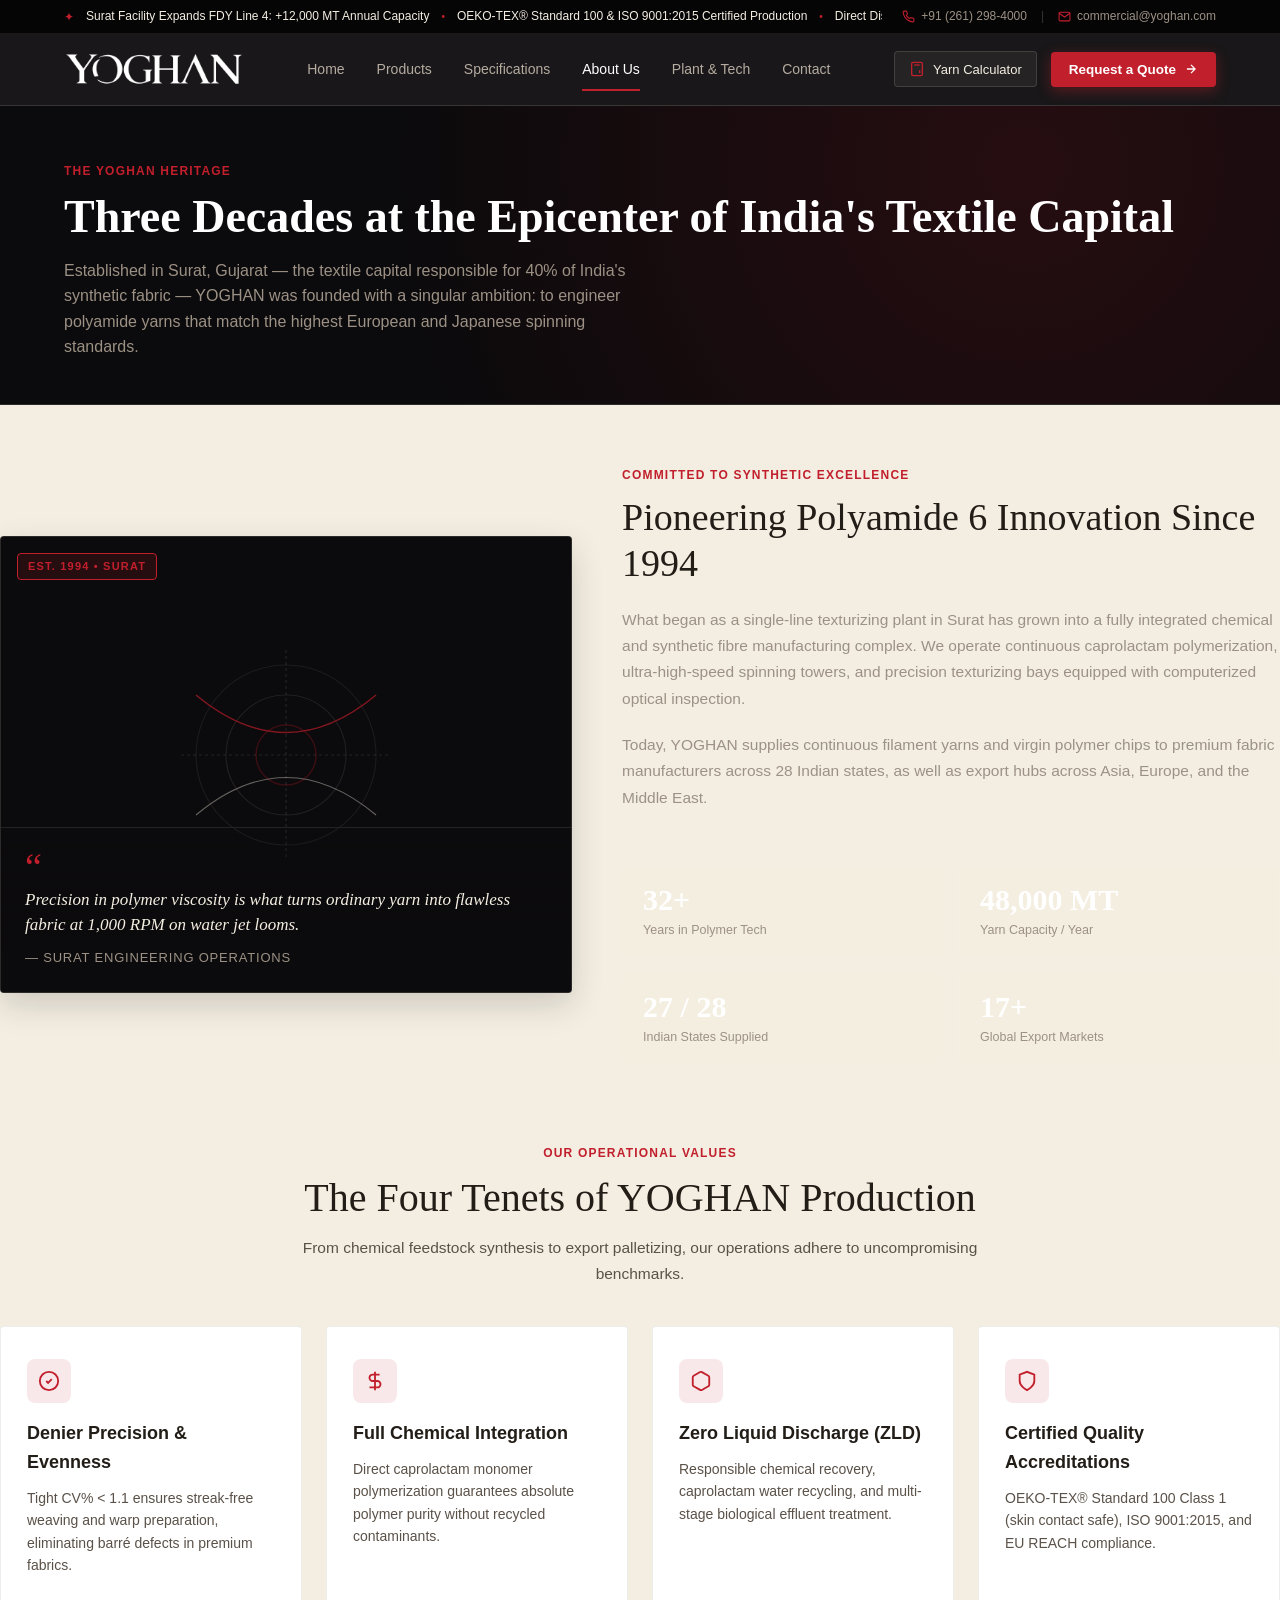
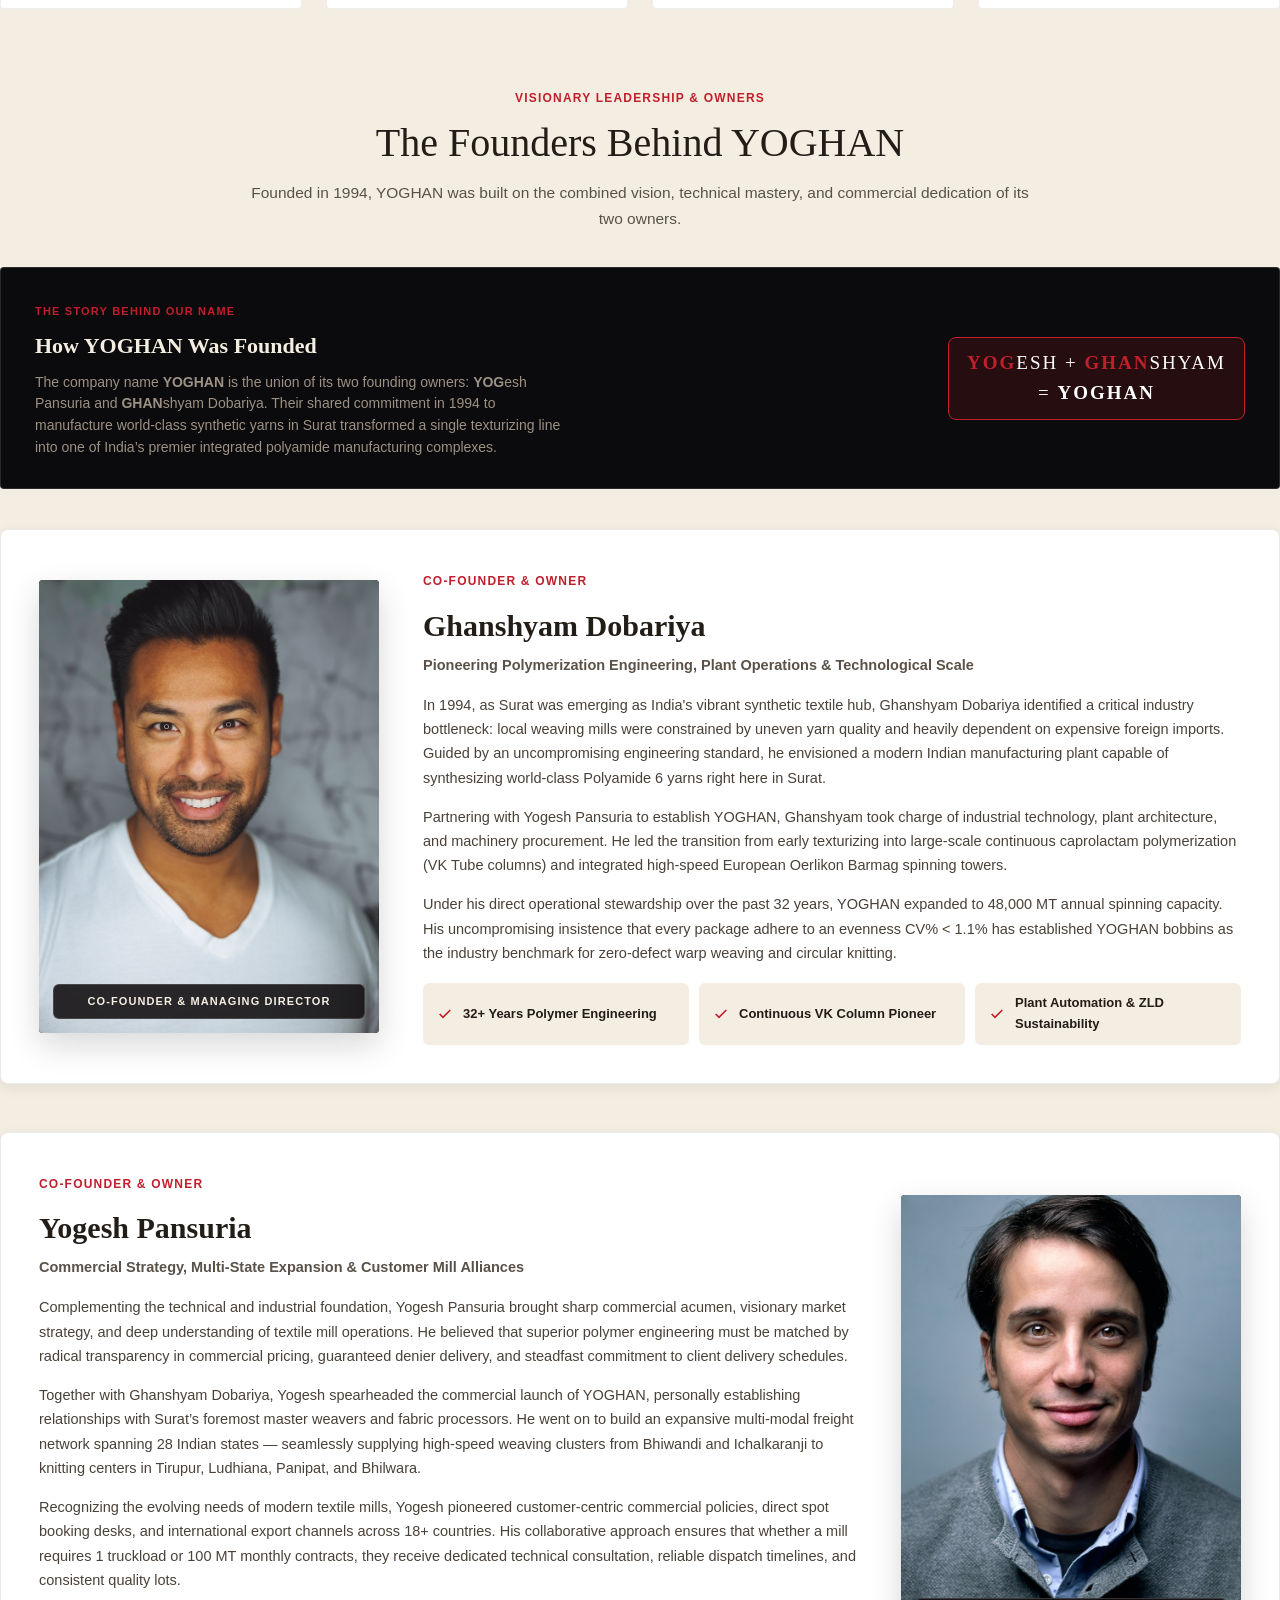
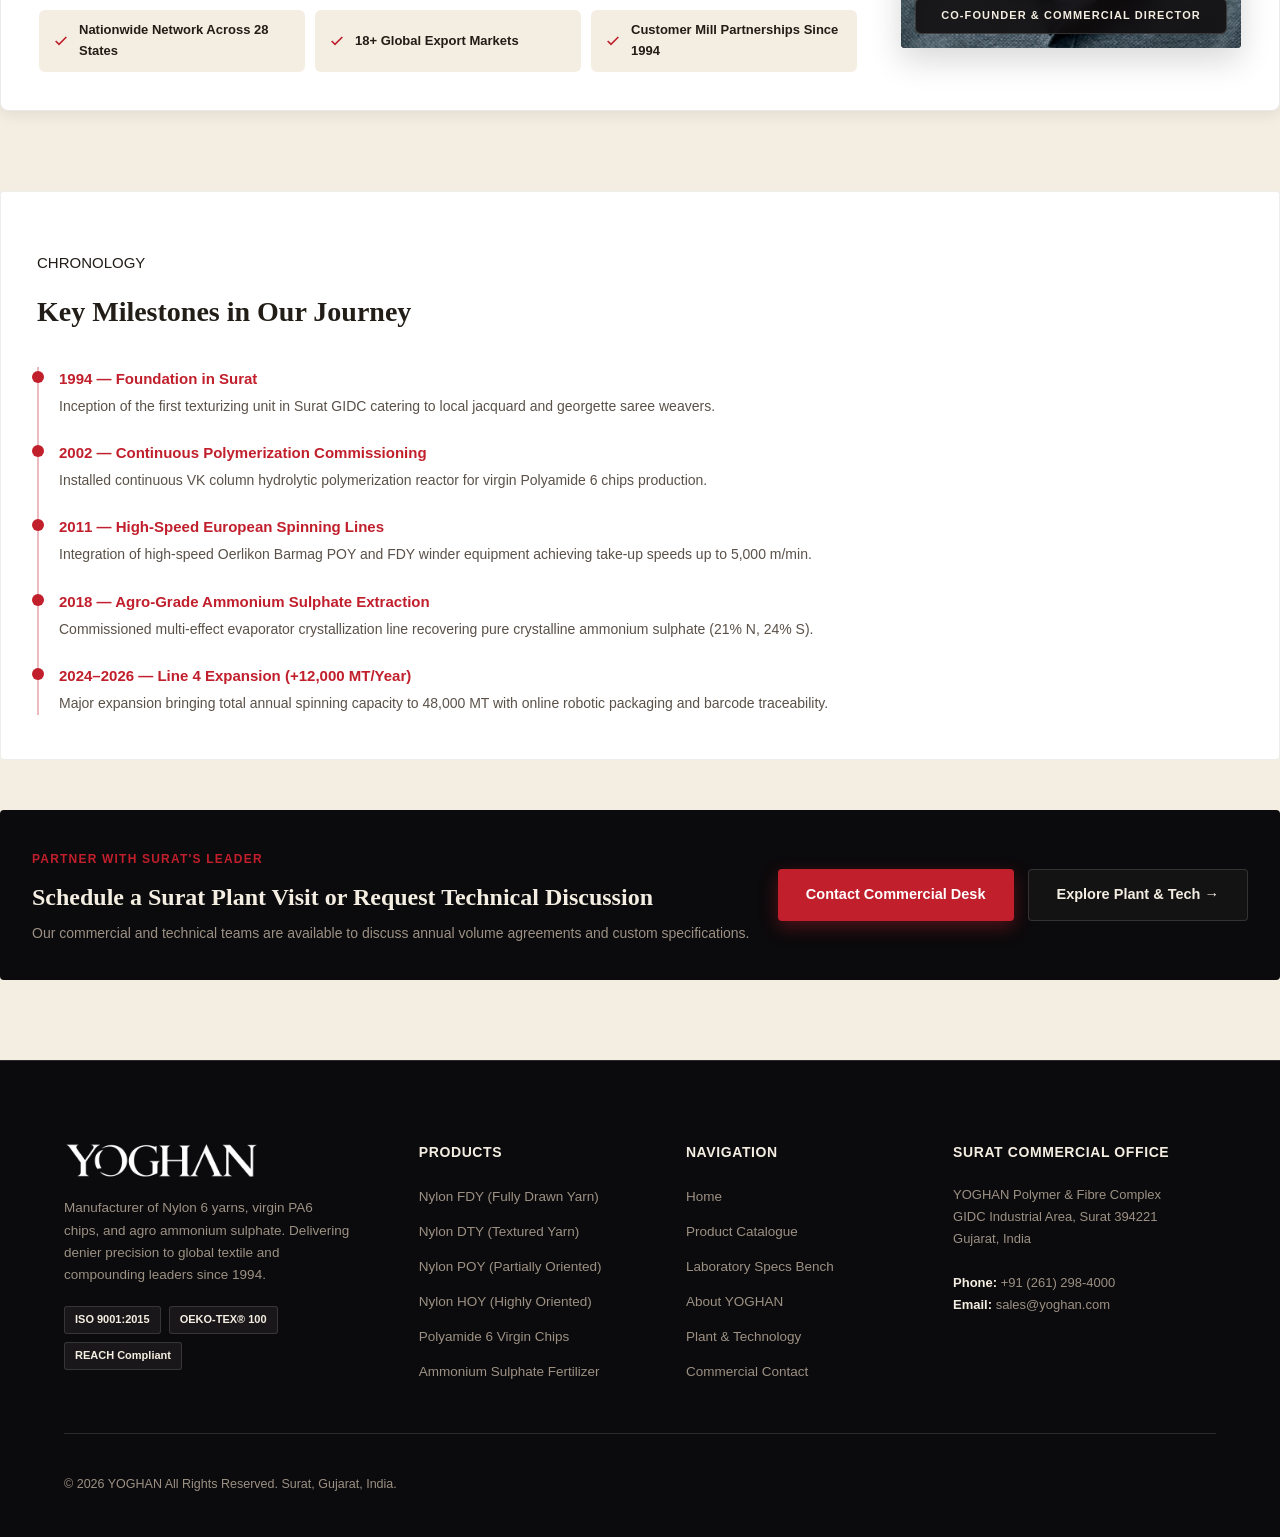
==== commit ba346110: "Add Co-Founders & Owners leadership section with alternating bios for Ghanshyam Dobariya and Yogesh " ====
--- a/about.html
+++ b/about.html
@@ -237,6 +237,120 @@
         </div>
       </div>
 
+      <!-- ==================== CO-FOUNDERS & OWNERS LEADERSHIP ==================== -->
+      <section class="founders-leadership-section" style="margin-top: 80px;">
+        <div class="section-head" style="text-align: center; max-width: 800px; margin: 0 auto 36px;">
+          <p class="kicker">VISIONARY LEADERSHIP & OWNERS</p>
+          <h2>The Founders Behind YOGHAN</h2>
+          <p>Founded in 1994, YOGHAN was built on the combined vision, technical mastery, and commercial dedication of its two owners.</p>
+        </div>
+
+        <!-- The Name Origin Banner -->
+        <div class="name-origin-banner">
+          <div class="name-origin-text">
+            <span style="color: var(--red); font-size: 11px; font-weight: 700; letter-spacing: 1.2px; text-transform: uppercase;">THE STORY BEHIND OUR NAME</span>
+            <h3>How YOGHAN Was Founded</h3>
+            <p>
+              The company name <strong>YOGHAN</strong> is the union of its two founding owners: <strong>YOG</strong>esh Pansuria and <strong>GHAN</strong>shyam Dobariya. Their shared commitment in 1994 to manufacture world-class synthetic yarns in Surat transformed a single texturizing line into one of India’s premier integrated polyamide manufacturing complexes.
+            </p>
+          </div>
+          <div class="name-origin-badge">
+            <span>YOG</span>ESH + <span>GHAN</span>SHYAM<br>
+            = <strong>YOGHAN</strong>
+          </div>
+        </div>
+
+        <div class="founder-card-wrapper">
+          
+          <!-- PERSON 1: Ghanshyam Dobariya (Left Side Image, Right Side Details) -->
+          <article class="founder-profile-card">
+            <!-- Left Side Image -->
+            <div class="founder-img-col">
+              <div class="founder-img-box">
+                <img src="assets/ghanshyam-dobariya.jpg" alt="Ghanshyam Dobariya — Co-Founder & Owner YOGHAN" loading="lazy">
+                <div class="founder-img-badge">CO-FOUNDER & MANAGING DIRECTOR</div>
+              </div>
+            </div>
+
+            <!-- Right Side Information -->
+            <div class="founder-info-box">
+              <span class="founder-role-tag">Co-Founder & Owner</span>
+              <h3>Ghanshyam Dobariya</h3>
+              <p class="founder-focus-title">Pioneering Polymerization Engineering, Plant Operations & Technological Scale</p>
+
+              <p class="founder-story-p">
+                In 1994, as Surat was emerging as India's vibrant synthetic textile hub, Ghanshyam Dobariya identified a critical industry bottleneck: local weaving mills were constrained by uneven yarn quality and heavily dependent on expensive foreign imports. Guided by an uncompromising engineering standard, he envisioned a modern Indian manufacturing plant capable of synthesizing world-class Polyamide 6 yarns right here in Surat.
+              </p>
+              <p class="founder-story-p">
+                Partnering with Yogesh Pansuria to establish YOGHAN, Ghanshyam took charge of industrial technology, plant architecture, and machinery procurement. He led the transition from early texturizing into large-scale continuous caprolactam polymerization (VK Tube columns) and integrated high-speed European Oerlikon Barmag spinning towers.
+              </p>
+              <p class="founder-story-p">
+                Under his direct operational stewardship over the past 32 years, YOGHAN expanded to 48,000 MT annual spinning capacity. His uncompromising insistence that every package adhere to an evenness CV% &lt; 1.1% has established YOGHAN bobbins as the industry benchmark for zero-defect warp weaving and circular knitting.
+              </p>
+
+              <ul class="founder-highlights-list">
+                <li class="founder-highlight-item">
+                  <svg viewBox="0 0 24 24" width="16" height="16" fill="none" stroke="currentColor" stroke-width="2.5"><path d="M20 6L9 17l-5-5"/></svg>
+                  <span>32+ Years Polymer Engineering</span>
+                </li>
+                <li class="founder-highlight-item">
+                  <svg viewBox="0 0 24 24" width="16" height="16" fill="none" stroke="currentColor" stroke-width="2.5"><path d="M20 6L9 17l-5-5"/></svg>
+                  <span>Continuous VK Column Pioneer</span>
+                </li>
+                <li class="founder-highlight-item">
+                  <svg viewBox="0 0 24 24" width="16" height="16" fill="none" stroke="currentColor" stroke-width="2.5"><path d="M20 6L9 17l-5-5"/></svg>
+                  <span>Plant Automation & ZLD Sustainability</span>
+                </li>
+              </ul>
+            </div>
+          </article>
+
+          <!-- PERSON 2: Yogesh Pansuria (Right Side Image, Left Side Details) -->
+          <article class="founder-profile-card reverse">
+            <!-- Left Side Information -->
+            <div class="founder-info-box">
+              <span class="founder-role-tag">Co-Founder & Owner</span>
+              <h3>Yogesh Pansuria</h3>
+              <p class="founder-focus-title">Commercial Strategy, Multi-State Expansion & Customer Mill Alliances</p>
+
+              <p class="founder-story-p">
+                Complementing the technical and industrial foundation, Yogesh Pansuria brought sharp commercial acumen, visionary market strategy, and deep understanding of textile mill operations. He believed that superior polymer engineering must be matched by radical transparency in commercial pricing, guaranteed denier delivery, and steadfast commitment to client delivery schedules.
+              </p>
+              <p class="founder-story-p">
+                Together with Ghanshyam Dobariya, Yogesh spearheaded the commercial launch of YOGHAN, personally establishing relationships with Surat’s foremost master weavers and fabric processors. He went on to build an expansive multi-modal freight network spanning 28 Indian states — seamlessly supplying high-speed weaving clusters from Bhiwandi and Ichalkaranji to knitting centers in Tirupur, Ludhiana, Panipat, and Bhilwara.
+              </p>
+              <p class="founder-story-p">
+                Recognizing the evolving needs of modern textile mills, Yogesh pioneered customer-centric commercial policies, direct spot booking desks, and international export channels across 18+ countries. His collaborative approach ensures that whether a mill requires 1 truckload or 100 MT monthly contracts, they receive dedicated technical consultation, reliable dispatch timelines, and consistent quality lots.
+              </p>
+
+              <ul class="founder-highlights-list">
+                <li class="founder-highlight-item">
+                  <svg viewBox="0 0 24 24" width="16" height="16" fill="none" stroke="currentColor" stroke-width="2.5"><path d="M20 6L9 17l-5-5"/></svg>
+                  <span>Nationwide Network Across 28 States</span>
+                </li>
+                <li class="founder-highlight-item">
+                  <svg viewBox="0 0 24 24" width="16" height="16" fill="none" stroke="currentColor" stroke-width="2.5"><path d="M20 6L9 17l-5-5"/></svg>
+                  <span>18+ Global Export Markets</span>
+                </li>
+                <li class="founder-highlight-item">
+                  <svg viewBox="0 0 24 24" width="16" height="16" fill="none" stroke="currentColor" stroke-width="2.5"><path d="M20 6L9 17l-5-5"/></svg>
+                  <span>Customer Mill Partnerships Since 1994</span>
+                </li>
+              </ul>
+            </div>
+
+            <!-- Right Side Image -->
+            <div class="founder-img-col">
+              <div class="founder-img-box">
+                <img src="assets/yogesh-pansuria.jpg" alt="Yogesh Pansuria — Co-Founder & Owner YOGHAN" loading="lazy">
+                <div class="founder-img-badge">CO-FOUNDER & COMMERCIAL DIRECTOR</div>
+              </div>
+            </div>
+          </article>
+
+        </div>
+      </section>
+
       <!-- Historical Milestones Timeline -->
       <div style="margin-top: 80px; background: #fff; border: 1px solid rgba(34,29,23,0.08); border-radius: var(--radius-sm); padding: 44px 36px;">
         <p class="kicker">CHRONOLOGY</p>
--- a/style.css
+++ b/style.css
@@ -2918,3 +2918,192 @@
   }
 }
 
+/* ==================== CO-FOUNDER PROFILES ==================== */
+.founder-card-wrapper {
+  display: flex;
+  flex-direction: column;
+  gap: 48px;
+  margin-top: 36px;
+}
+
+.founder-profile-card {
+  display: grid;
+  grid-template-columns: 340px 1fr;
+  gap: 44px;
+  background: #fff;
+  border: 1px solid rgba(34, 29, 23, 0.09);
+  border-radius: var(--radius-md);
+  padding: 38px;
+  box-shadow: var(--shadow-sm);
+  align-items: center;
+  position: relative;
+  overflow: hidden;
+}
+
+.founder-profile-card.reverse {
+  grid-template-columns: 1fr 340px;
+}
+
+.founder-img-col {
+  width: 100%;
+}
+
+.founder-img-box {
+  position: relative;
+  border-radius: var(--radius-sm);
+  overflow: hidden;
+  background: var(--ink);
+  box-shadow: var(--shadow-md);
+  aspect-ratio: 3 / 4;
+}
+
+.founder-img-box img {
+  width: 100%;
+  height: 100%;
+  object-fit: cover;
+  display: block;
+  transition: transform 0.6s var(--ease-spring);
+}
+
+.founder-profile-card:hover .founder-img-box img {
+  transform: scale(1.03);
+}
+
+.founder-img-badge {
+  position: absolute;
+  bottom: 14px;
+  left: 14px;
+  right: 14px;
+  background: rgba(16, 13, 14, 0.88);
+  backdrop-filter: blur(8px);
+  padding: 8px 12px;
+  border-radius: 6px;
+  border: 1px solid rgba(244, 238, 226, 0.16);
+  color: var(--cream);
+  font-size: 11px;
+  font-weight: 700;
+  letter-spacing: 1.1px;
+  text-transform: uppercase;
+  text-align: center;
+}
+
+.founder-info-box h3 {
+  font-family: var(--serif);
+  font-size: clamp(24px, 2.6vw, 30px);
+  color: var(--ink-text);
+  margin: 6px 0 4px;
+}
+
+.founder-role-tag {
+  display: inline-block;
+  color: var(--red);
+  font-size: 12px;
+  font-weight: 700;
+  letter-spacing: 1.2px;
+  text-transform: uppercase;
+  margin-bottom: 4px;
+}
+
+.founder-focus-title {
+  font-size: 14.5px;
+  font-weight: 600;
+  color: var(--ink-muted);
+  margin: 0 0 16px;
+}
+
+.founder-story-p {
+  font-size: 14.5px;
+  line-height: 1.68;
+  color: #4a4138;
+  margin-bottom: 14px;
+}
+
+.founder-highlights-list {
+  list-style: none;
+  padding: 0;
+  margin: 18px 0 0;
+  display: grid;
+  grid-template-columns: repeat(auto-fit, minmax(200px, 1fr));
+  gap: 10px;
+}
+
+.founder-highlight-item {
+  display: flex;
+  align-items: center;
+  gap: 10px;
+  background: var(--cream);
+  padding: 10px 14px;
+  border-radius: 6px;
+  font-size: 13px;
+  font-weight: 600;
+  color: var(--ink-text);
+}
+
+.founder-highlight-item svg {
+  color: var(--red);
+  flex-shrink: 0;
+}
+
+.name-origin-banner {
+  background: var(--ink);
+  color: #fff;
+  border-radius: var(--radius-sm);
+  padding: 30px 34px;
+  border: 1px solid var(--panel-line);
+  margin-bottom: 40px;
+  display: flex;
+  align-items: center;
+  justify-content: space-between;
+  flex-wrap: wrap;
+  gap: 20px;
+}
+
+.name-origin-text h3 {
+  font-family: var(--serif);
+  font-size: 22px;
+  color: var(--cream);
+  margin: 6px 0 8px;
+}
+
+.name-origin-text p {
+  color: var(--ash);
+  font-size: 14px;
+  margin: 0;
+  max-width: 68ch;
+  line-height: 1.55;
+}
+
+.name-origin-badge {
+  background: rgba(193, 31, 44, 0.15);
+  border: 1px solid var(--red);
+  padding: 10px 18px;
+  border-radius: 8px;
+  text-align: center;
+  font-family: var(--serif);
+  font-size: 19px;
+  color: #fff;
+  letter-spacing: 2px;
+}
+
+.name-origin-badge span {
+  color: var(--red);
+  font-weight: 700;
+}
+
+@media (max-width: 900px) {
+  .founder-profile-card,
+  .founder-profile-card.reverse {
+    grid-template-columns: 1fr;
+    gap: 26px;
+    padding: 26px 22px;
+  }
+  .founder-profile-card.reverse .founder-img-col {
+    order: -1;
+  }
+  .founder-img-box {
+    max-width: 280px;
+    margin: 0 auto;
+  }
+}
+
+
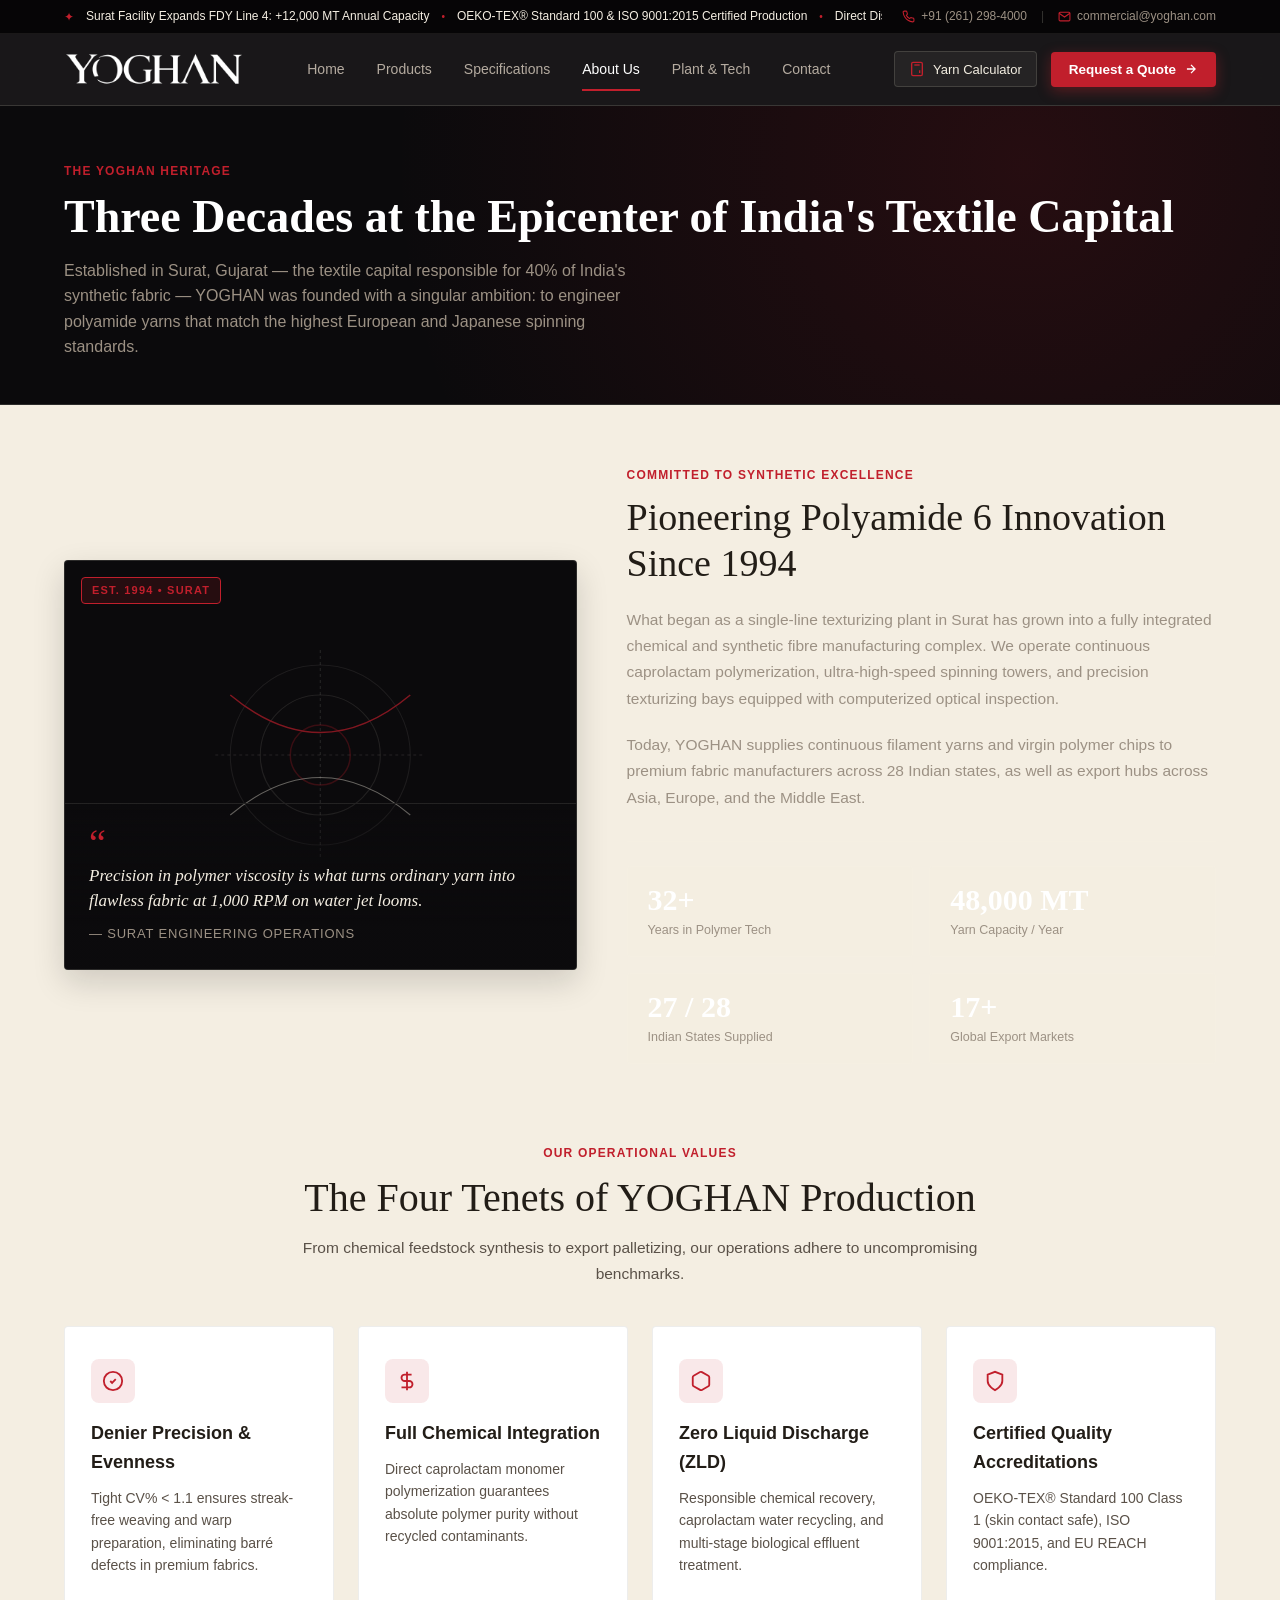
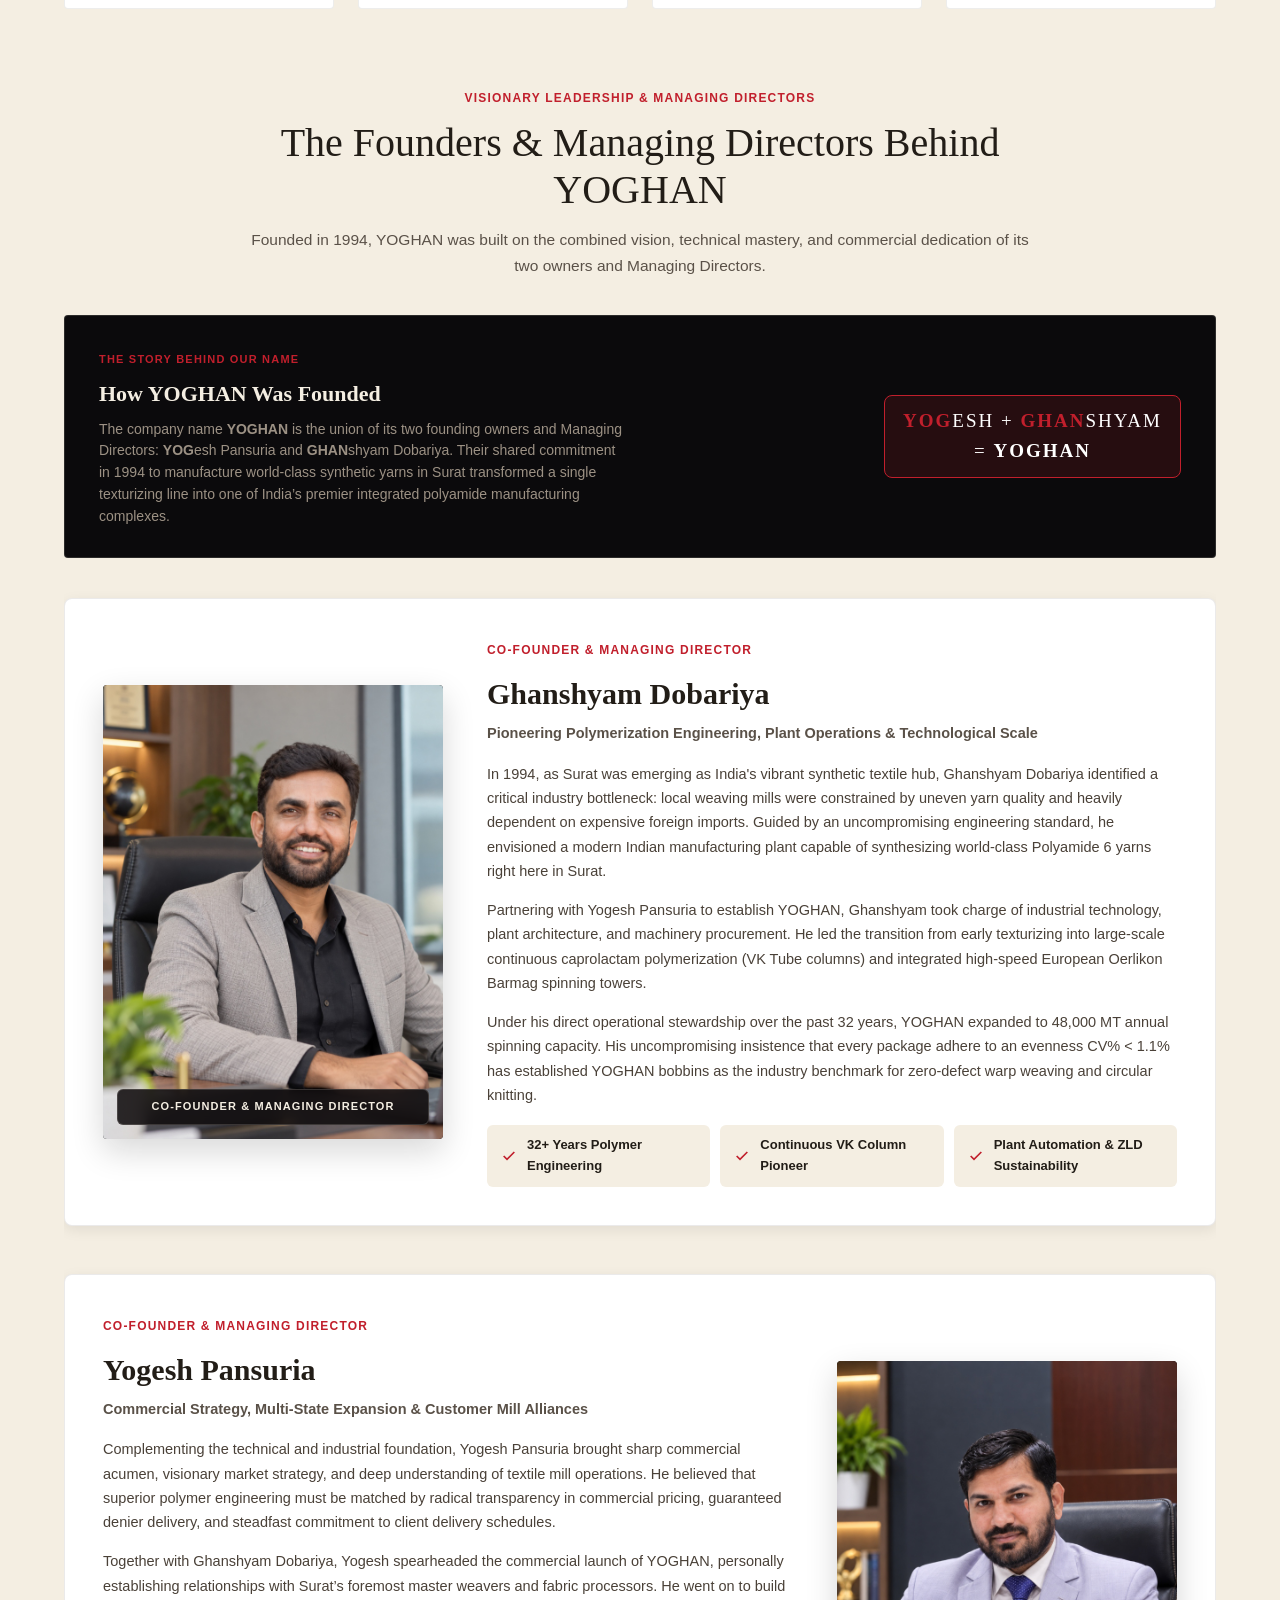
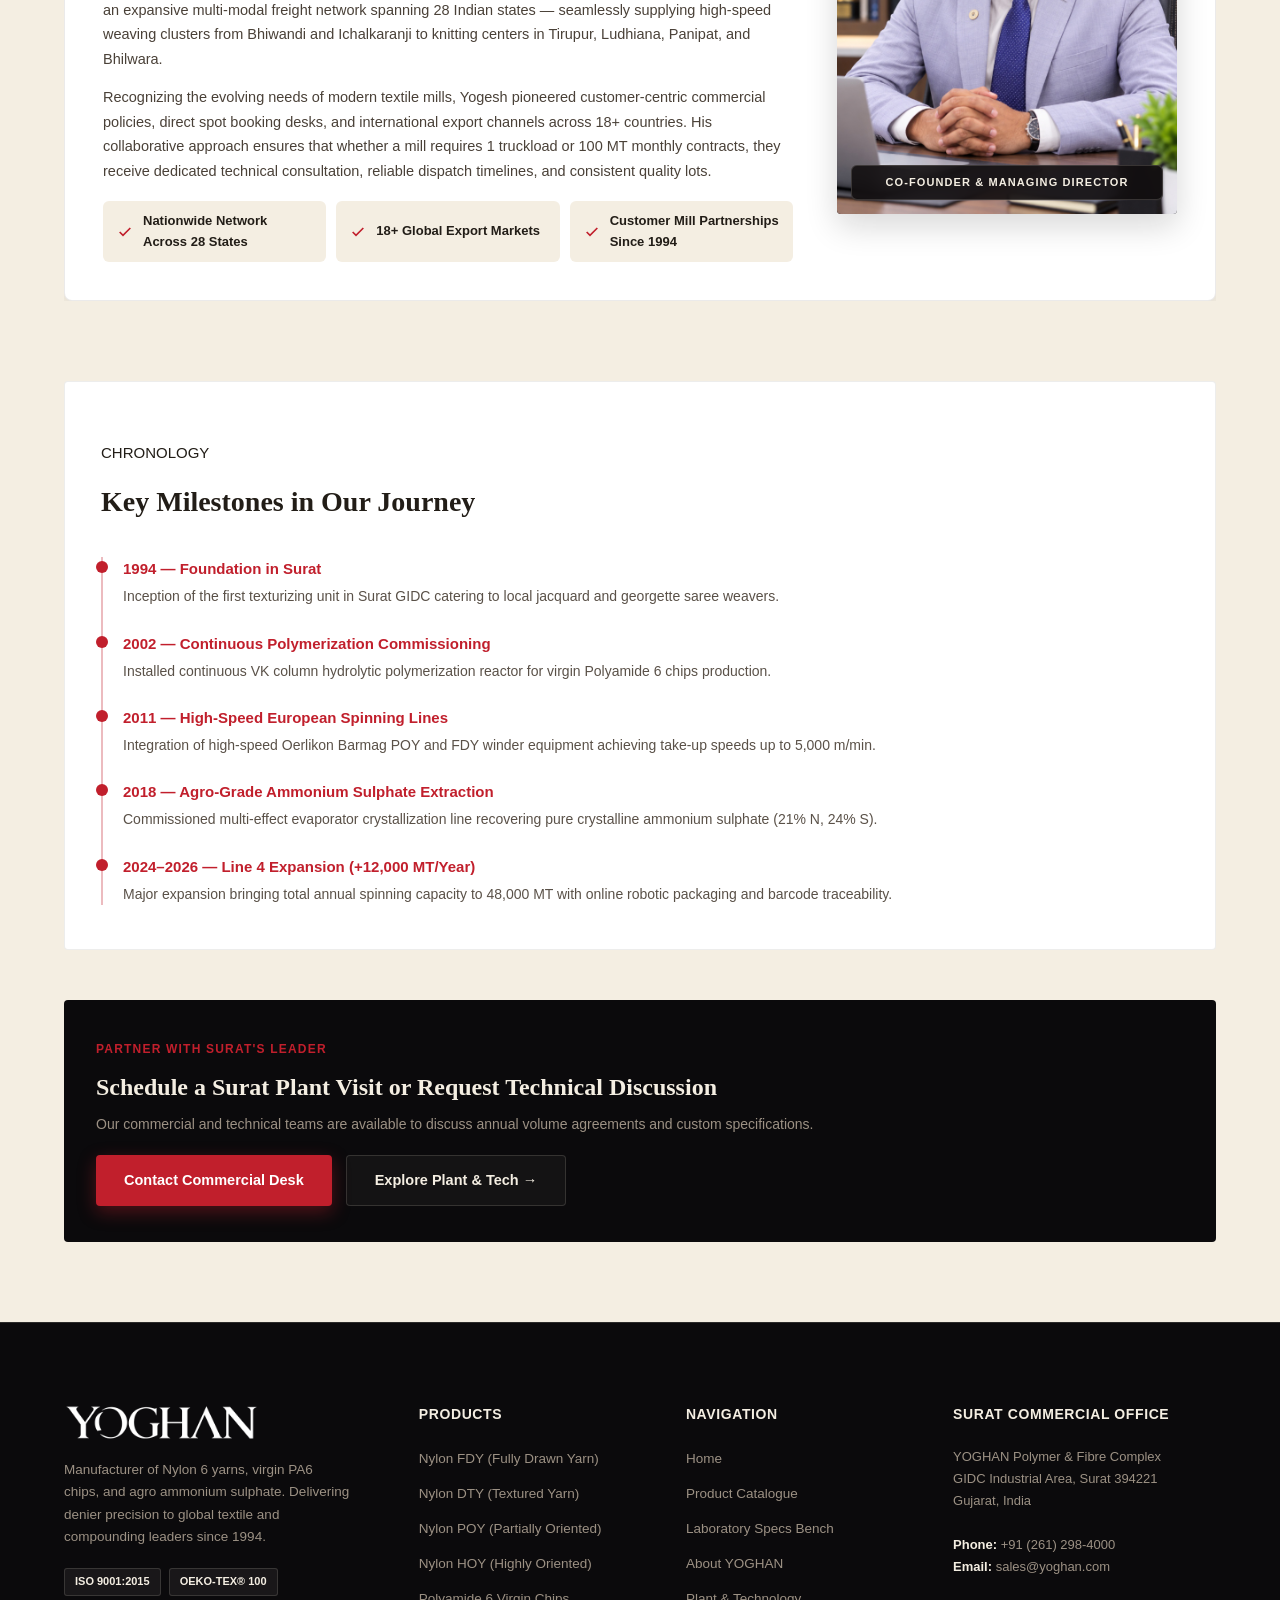
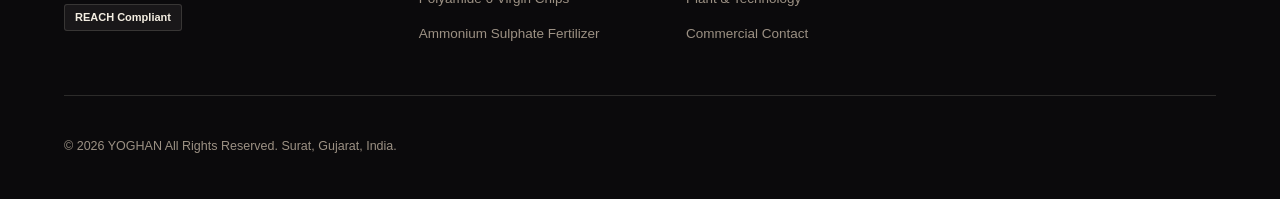
==== commit 6f67a099: "Update leadership designations: Set both Ghanshyam Dobariya and Yogesh Pansuria as Managing Director" ====
--- a/about.html
+++ b/about.html
@@ -237,12 +237,12 @@
         </div>
       </div>
 
-      <!-- ==================== CO-FOUNDERS & OWNERS LEADERSHIP ==================== -->
+      <!-- ==================== CO-FOUNDERS & MANAGING DIRECTORS LEADERSHIP ==================== -->
       <section class="founders-leadership-section" style="margin-top: 80px;">
         <div class="section-head" style="text-align: center; max-width: 800px; margin: 0 auto 36px;">
-          <p class="kicker">VISIONARY LEADERSHIP & OWNERS</p>
-          <h2>The Founders Behind YOGHAN</h2>
-          <p>Founded in 1994, YOGHAN was built on the combined vision, technical mastery, and commercial dedication of its two owners.</p>
+          <p class="kicker">VISIONARY LEADERSHIP & MANAGING DIRECTORS</p>
+          <h2>The Founders & Managing Directors Behind YOGHAN</h2>
+          <p>Founded in 1994, YOGHAN was built on the combined vision, technical mastery, and commercial dedication of its two owners and Managing Directors.</p>
         </div>
 
         <!-- The Name Origin Banner -->
@@ -251,7 +251,7 @@
             <span style="color: var(--red); font-size: 11px; font-weight: 700; letter-spacing: 1.2px; text-transform: uppercase;">THE STORY BEHIND OUR NAME</span>
             <h3>How YOGHAN Was Founded</h3>
             <p>
-              The company name <strong>YOGHAN</strong> is the union of its two founding owners: <strong>YOG</strong>esh Pansuria and <strong>GHAN</strong>shyam Dobariya. Their shared commitment in 1994 to manufacture world-class synthetic yarns in Surat transformed a single texturizing line into one of India’s premier integrated polyamide manufacturing complexes.
+              The company name <strong>YOGHAN</strong> is the union of its two founding owners and Managing Directors: <strong>YOG</strong>esh Pansuria and <strong>GHAN</strong>shyam Dobariya. Their shared commitment in 1994 to manufacture world-class synthetic yarns in Surat transformed a single texturizing line into one of India’s premier integrated polyamide manufacturing complexes.
             </p>
           </div>
           <div class="name-origin-badge">
@@ -267,14 +267,14 @@
             <!-- Left Side Image -->
             <div class="founder-img-col">
               <div class="founder-img-box">
-                <img src="assets/ghanshyam-dobariya.jpg" alt="Ghanshyam Dobariya — Co-Founder & Owner YOGHAN" loading="lazy">
+                <img src="assets/ghanshyam-dobariya.jpg" alt="Ghanshyam Dobariya — Co-Founder & Managing Director YOGHAN" loading="lazy">
                 <div class="founder-img-badge">CO-FOUNDER & MANAGING DIRECTOR</div>
               </div>
             </div>
 
             <!-- Right Side Information -->
             <div class="founder-info-box">
-              <span class="founder-role-tag">Co-Founder & Owner</span>
+              <span class="founder-role-tag">Co-Founder & Managing Director</span>
               <h3>Ghanshyam Dobariya</h3>
               <p class="founder-focus-title">Pioneering Polymerization Engineering, Plant Operations & Technological Scale</p>
 
@@ -309,7 +309,7 @@
           <article class="founder-profile-card reverse">
             <!-- Left Side Information -->
             <div class="founder-info-box">
-              <span class="founder-role-tag">Co-Founder & Owner</span>
+              <span class="founder-role-tag">Co-Founder & Managing Director</span>
               <h3>Yogesh Pansuria</h3>
               <p class="founder-focus-title">Commercial Strategy, Multi-State Expansion & Customer Mill Alliances</p>
 
@@ -342,8 +342,8 @@
             <!-- Right Side Image -->
             <div class="founder-img-col">
               <div class="founder-img-box">
-                <img src="assets/yogesh-pansuria.jpg" alt="Yogesh Pansuria — Co-Founder & Owner YOGHAN" loading="lazy">
-                <div class="founder-img-badge">CO-FOUNDER & COMMERCIAL DIRECTOR</div>
+                <img src="assets/yogesh-pansuria.jpg" alt="Yogesh Pansuria — Co-Founder & Managing Director YOGHAN" loading="lazy">
+                <div class="founder-img-badge">CO-FOUNDER & MANAGING DIRECTOR</div>
               </div>
             </div>
           </article>
--- a/style.css
+++ b/style.css
@@ -36,14 +36,15 @@
 
 *, *::before, *::after {
   box-sizing: border-box;
+  max-width: 100%;
 }
 
 html {
   scroll-behavior: smooth;
   scroll-padding-top: 84px;
-  overflow-x: hidden;
-  max-width: 100vw;
-  width: 100%;
+  overflow-x: hidden !important;
+  max-width: 100vw !important;
+  width: 100% !important;
 }
 
 body {
@@ -56,10 +57,16 @@
   line-height: 1.6;
   -webkit-font-smoothing: antialiased;
   -moz-osx-font-smoothing: grayscale;
+  overflow-x: hidden !important;
+  max-width: 100vw !important;
+  width: 100% !important;
+  position: relative;
+}
+
+section {
+  max-width: 100vw !important;
   overflow-x: hidden;
-  max-width: 100vw;
-  width: 100%;
-  position: relative;
+  box-sizing: border-box;
 }
 
 a {
@@ -857,8 +864,9 @@
   top: 15%;
   left: 50%;
   transform: translateX(-50%);
-  width: 800px;
-  height: 450px;
+  width: min(800px, 95vw);
+  max-width: 100vw;
+  height: 380px;
   background: radial-gradient(circle, rgba(193, 31, 44, 0.12) 0%, transparent 70%);
   filter: blur(60px);
   pointer-events: none;
@@ -1185,6 +1193,17 @@
 .section-inner {
   max-width: 1360px;
   margin: 0 auto;
+  width: 100%;
+  padding-left: 5vw;
+  padding-right: 5vw;
+  box-sizing: border-box;
+}
+
+@media (max-width: 600px) {
+  .section-inner {
+    padding-left: 18px;
+    padding-right: 18px;
+  }
 }
 
 .products-grid {
@@ -2885,6 +2904,33 @@
   grid-template-columns: 1fr 1fr;
   gap: 50px;
   align-items: center;
+  width: 100%;
+  box-sizing: border-box;
+}
+
+.teaser-stats-row {
+  display: flex;
+  gap: 20px;
+  margin-bottom: 28px;
+  flex-wrap: wrap;
+  width: 100%;
+}
+
+.teaser-process-box {
+  background: rgba(255, 255, 255, 0.04);
+  border: 1px solid rgba(244, 238, 226, 0.12);
+  border-radius: var(--radius-sm);
+  padding: 32px 28px;
+  width: 100%;
+  box-sizing: border-box;
+}
+
+.teaser-stat-grid {
+  display: grid;
+  grid-template-columns: 1fr 1fr;
+  gap: 16px;
+  width: 100%;
+  box-sizing: border-box;
 }
 
 .contact-grid-wrap {
@@ -2892,6 +2938,8 @@
   grid-template-columns: 1.15fr 1fr;
   gap: 40px;
   align-items: start;
+  width: 100%;
+  box-sizing: border-box;
 }
 
 @media (max-width: 900px) {
@@ -2906,6 +2954,34 @@
   .contact-grid-wrap {
     grid-template-columns: 1fr;
     gap: 32px;
+  }
+}
+
+@media (max-width: 600px) {
+  .teaser-stats-row {
+    display: grid;
+    grid-template-columns: repeat(2, 1fr);
+    gap: 12px;
+  }
+  .teaser-stats-row > div {
+    border-left: none !important;
+    padding-left: 0 !important;
+    background: #f7f1e4;
+    padding: 12px 14px !important;
+    border-radius: 6px;
+    border: 1px solid rgba(34, 29, 23, 0.08);
+  }
+  .teaser-process-box {
+    padding: 22px 18px;
+  }
+  .teaser-stat-grid {
+    gap: 12px;
+  }
+  .teaser-stat-grid .stat-card {
+    padding: 18px 12px !important;
+  }
+  .teaser-stat-grid .stat-num {
+    font-size: 24px !important;
   }
 }
 
@@ -2961,6 +3037,7 @@
   width: 100%;
   height: 100%;
   object-fit: cover;
+  object-position: center top;
   display: block;
   transition: transform 0.6s var(--ease-spring);
 }
@@ -3106,4 +3183,119 @@
   }
 }
 
-
+/* ==================== INTEGRATED PRODUCT DIVISIONS ==================== */
+.divisions-grid {
+  display: grid;
+  grid-template-columns: repeat(auto-fit, minmax(280px, 1fr));
+  gap: 24px;
+}
+
+.division-card {
+  background: #ffffff;
+  border: 1px solid rgba(34, 29, 23, 0.1);
+  border-radius: var(--radius-sm);
+  overflow: hidden;
+  display: flex;
+  flex-direction: column;
+  justify-content: space-between;
+  box-shadow: 0 4px 16px rgba(0, 0, 0, 0.05);
+  transition: transform 0.3s ease, box-shadow 0.3s ease, border-color 0.3s ease;
+}
+
+.division-card:hover {
+  transform: translateY(-4px);
+  box-shadow: 0 12px 28px rgba(0, 0, 0, 0.1);
+  border-color: rgba(193, 31, 44, 0.3);
+}
+
+.division-card-visual {
+  height: 200px;
+  overflow: hidden;
+  position: relative;
+  background: var(--ink);
+}
+
+.division-card-visual img {
+  width: 100%;
+  height: 100%;
+  object-fit: cover;
+  display: block;
+  transition: transform 0.5s var(--ease-spring);
+}
+
+.division-card:hover .division-card-visual img {
+  transform: scale(1.05);
+}
+
+.division-card-visual .badge-series,
+.division-card-visual .badge-crimson,
+.division-card-visual .badge-polymer,
+.division-card-visual .badge-chem {
+  position: absolute;
+  top: 14px;
+  left: 14px;
+  z-index: 2;
+  box-shadow: 0 2px 8px rgba(0, 0, 0, 0.3);
+}
+
+.division-card-body {
+  padding: 24px 22px 22px;
+  flex-grow: 1;
+  display: flex;
+  flex-direction: column;
+  justify-content: space-between;
+}
+
+.division-kicker {
+  display: block;
+  color: var(--red);
+  font-size: 11.5px;
+  font-weight: 700;
+  letter-spacing: 1.2px;
+  text-transform: uppercase;
+  margin-bottom: 6px;
+}
+
+.division-card-title {
+  font-family: var(--serif);
+  font-size: 21px;
+  margin: 0 0 10px;
+  color: #17140f !important;
+  line-height: 1.25;
+}
+
+.division-card-desc {
+  font-size: 13.5px;
+  color: #52473c !important;
+  line-height: 1.58;
+  margin: 0 0 20px;
+}
+
+.btn-division-card {
+  display: inline-flex;
+  align-items: center;
+  justify-content: center;
+  gap: 8px;
+  background: #17140f;
+  color: #ffffff !important;
+  font-size: 13.5px;
+  font-weight: 600;
+  padding: 12px 18px;
+  border-radius: 6px;
+  border: 1px solid #17140f;
+  text-decoration: none;
+  transition: all 0.25s ease;
+  width: 100%;
+  box-sizing: border-box;
+}
+
+.btn-division-card:hover {
+  background: var(--red);
+  border-color: var(--red);
+  color: #ffffff !important;
+  transform: translateY(-2px);
+  box-shadow: 0 4px 14px rgba(193, 31, 44, 0.4);
+}
+
+
+
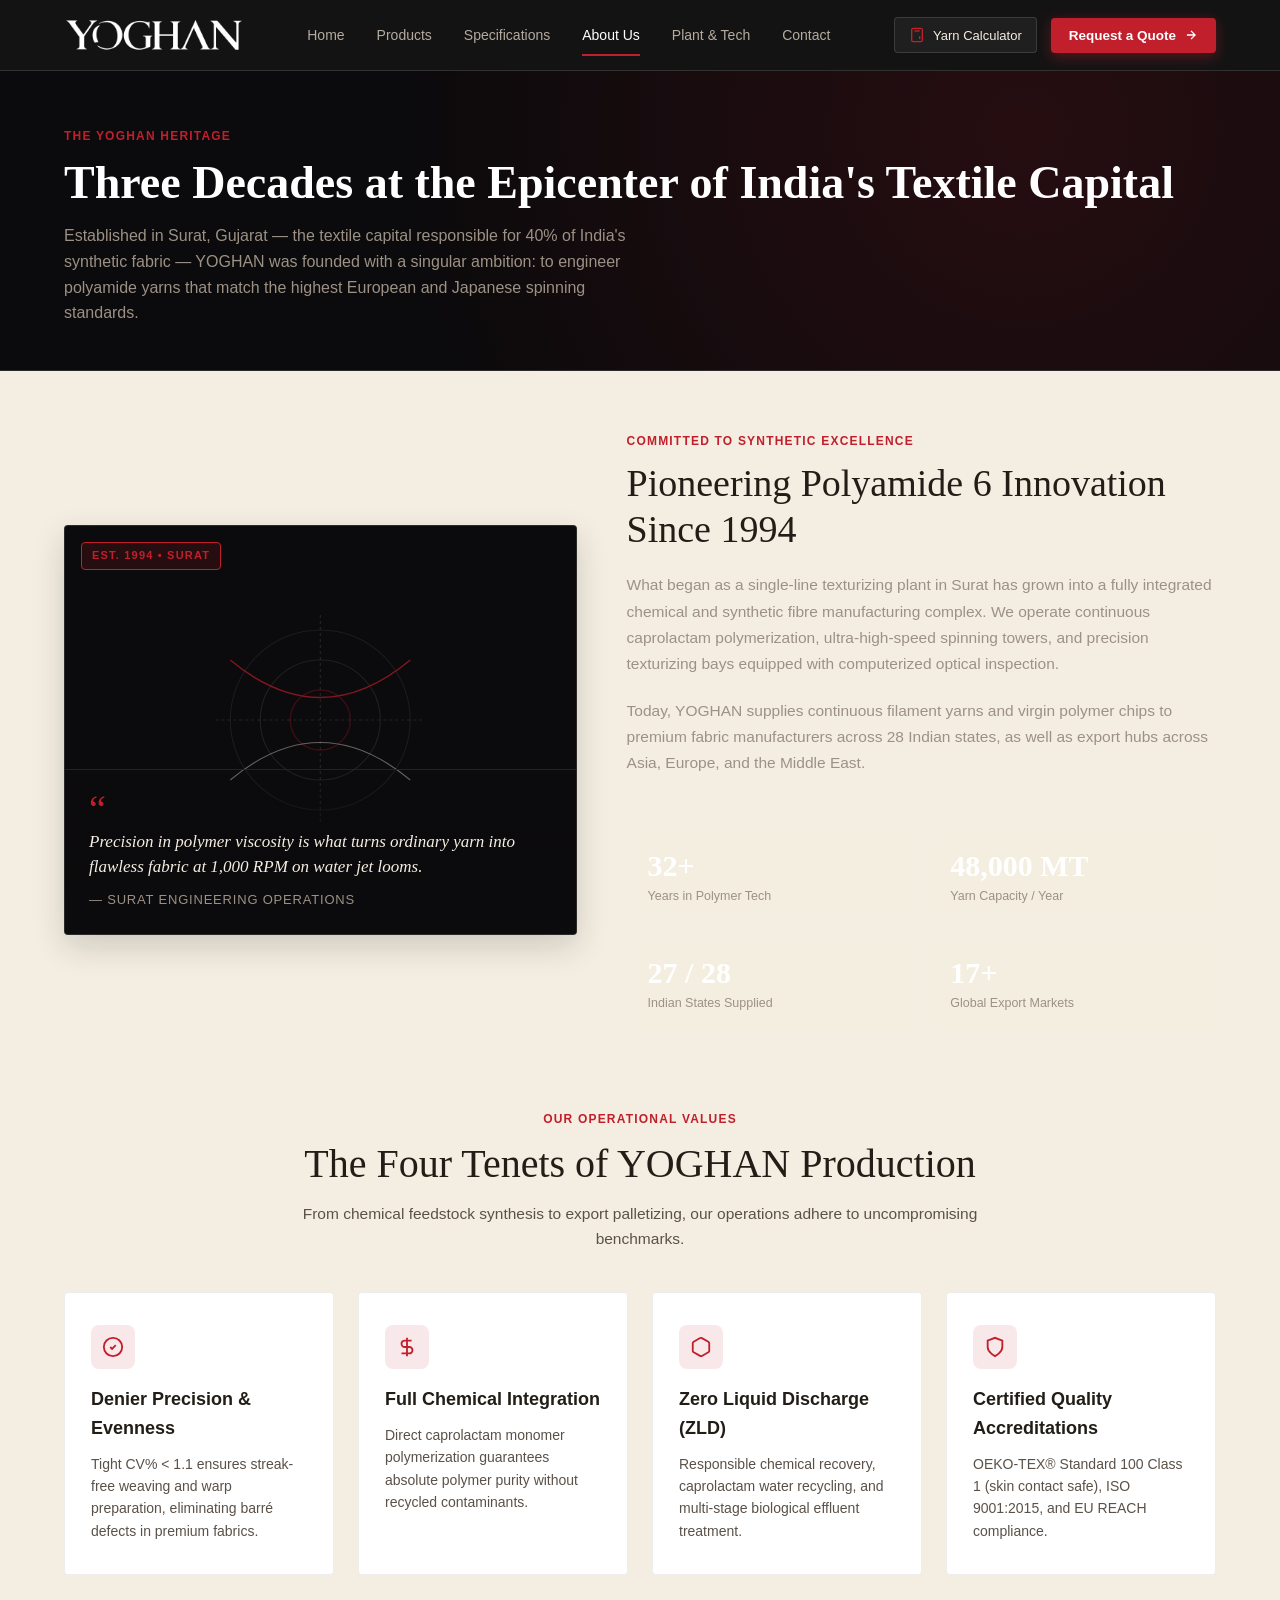
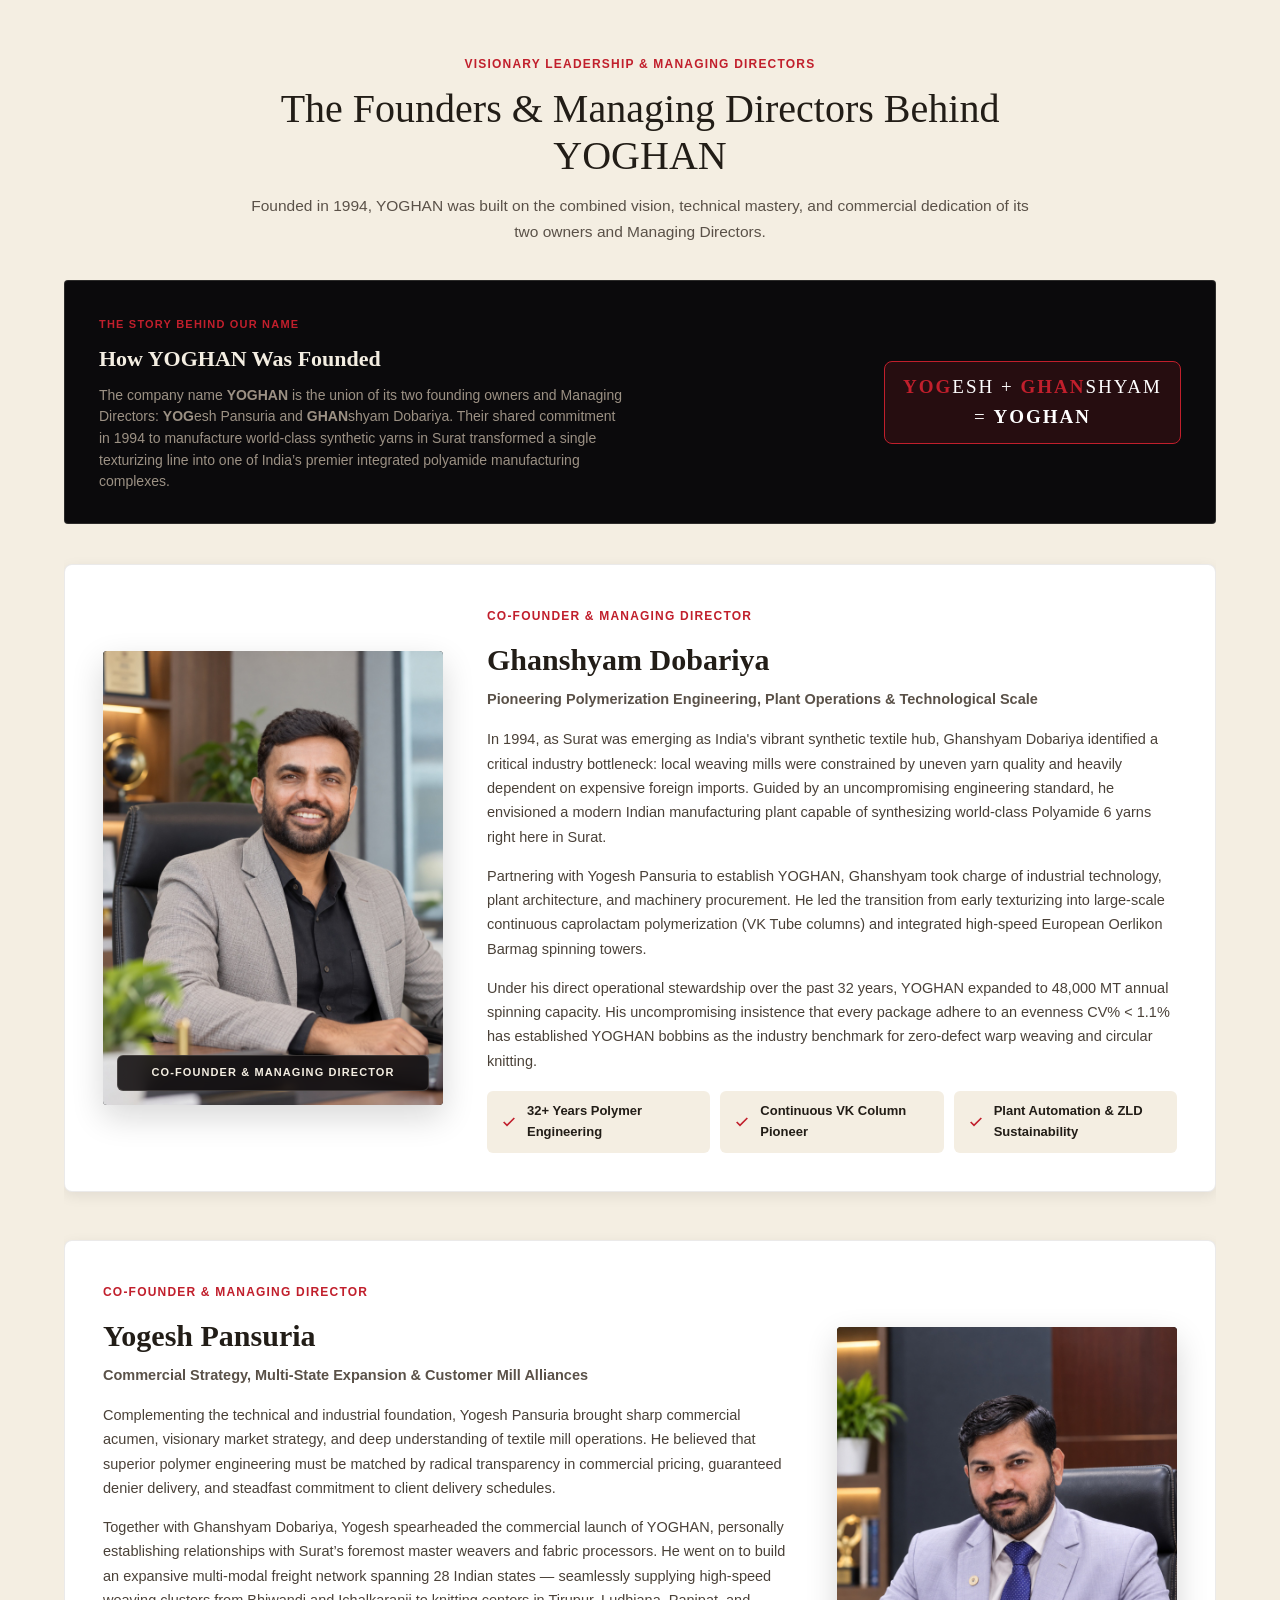
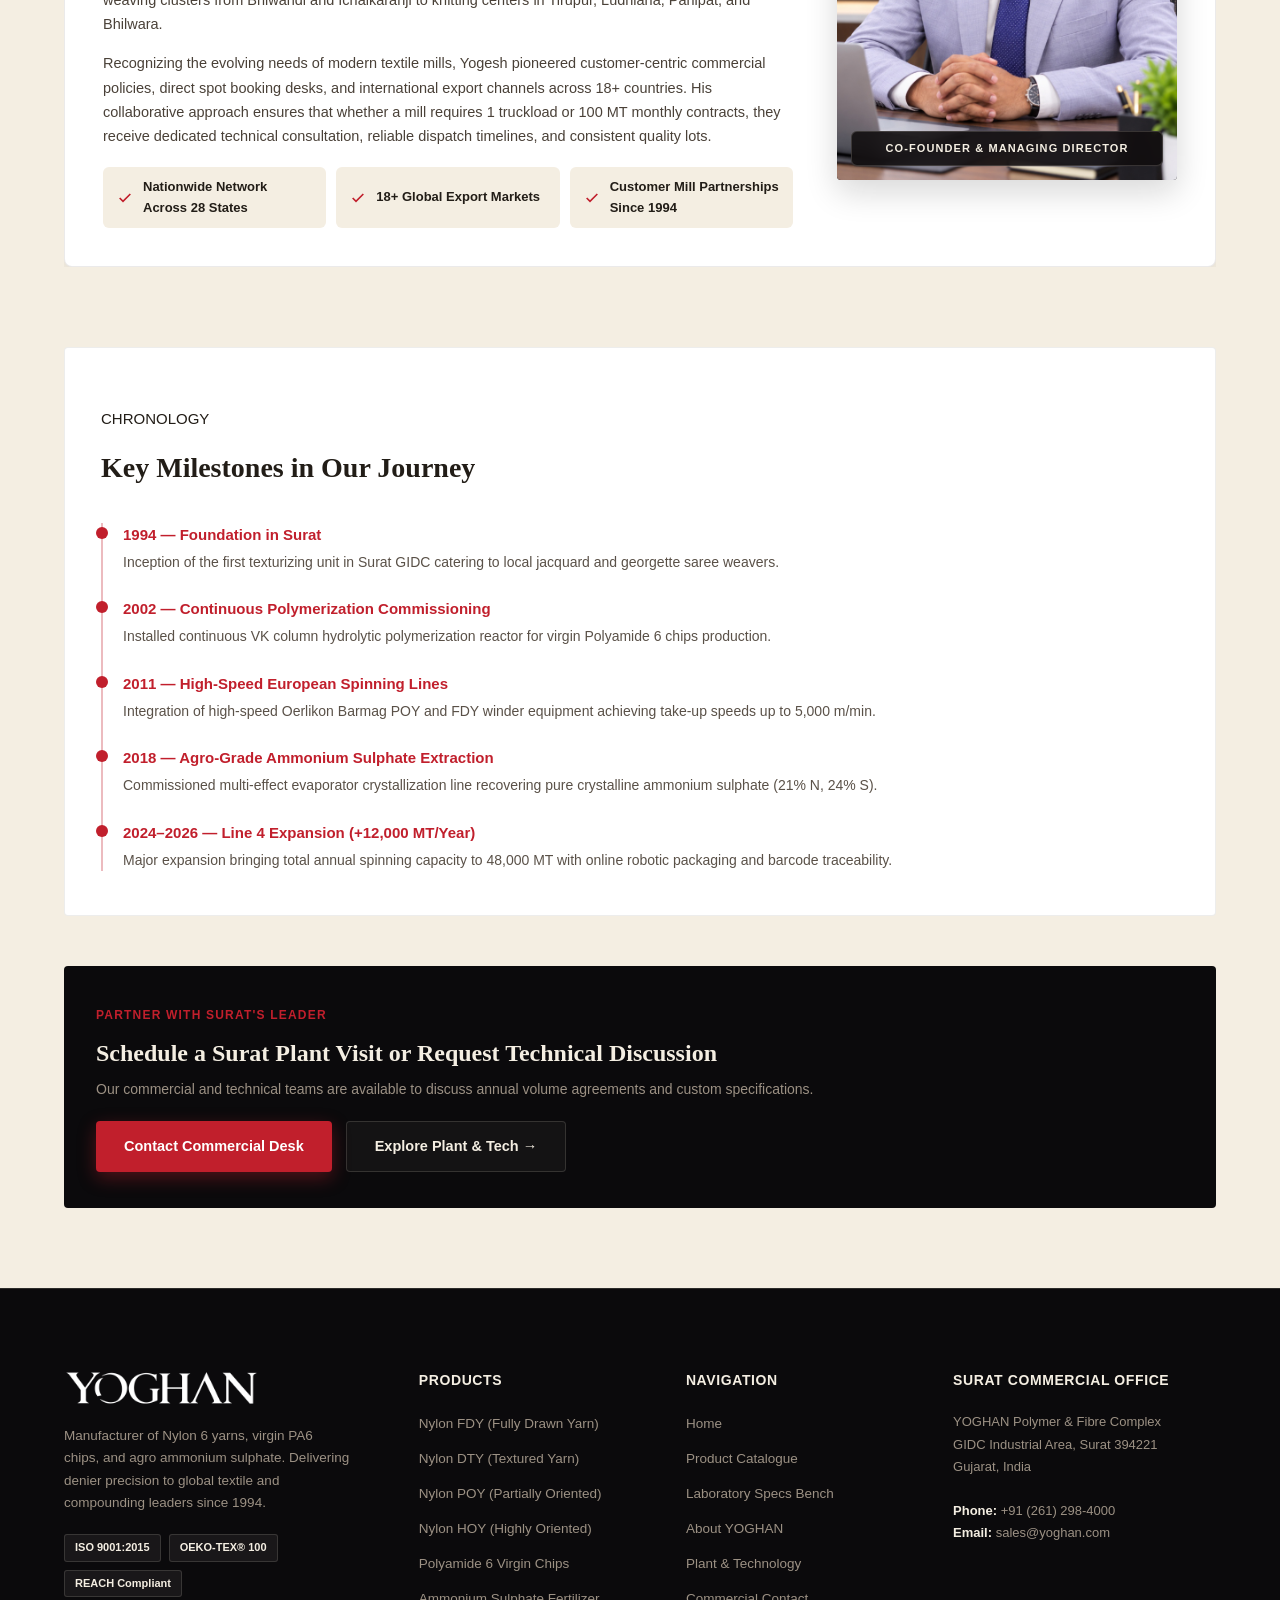
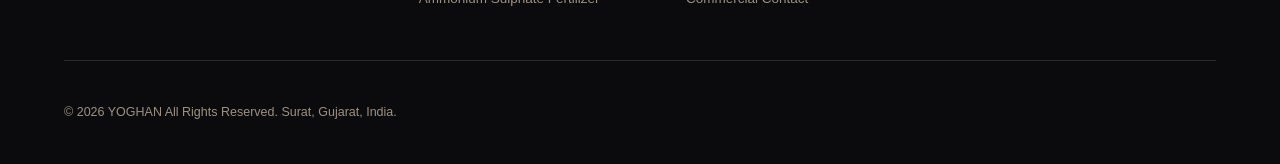
==== commit 039a55d5: "Remove top announcement ticker and position clean sticky header at top of all pages" ====
--- a/about.html
+++ b/about.html
@@ -17,30 +17,6 @@
 </head>
 <body>
 
-  <!-- Top Announcement Ticker -->
-  <div class="top-bar">
-    <div class="top-bar-inner">
-      <div class="ticker-wrap">
-        <span class="ticker-dot">✦</span>
-        <span class="ticker-text">Surat Facility Expands FDY Line 4: +12,000 MT Annual Capacity</span>
-        <span class="ticker-sep">•</span>
-        <span class="ticker-text">OEKO-TEX® Standard 100 & ISO 9001:2015 Certified Production</span>
-        <span class="ticker-sep">•</span>
-        <span class="ticker-text">Direct Dispatch to Bhiwandi, Tirupur, Ludhiana, Surat & Global Ports</span>
-      </div>
-      <div class="top-bar-contact">
-        <a href="tel:+912612984000" class="top-link">
-          <svg viewBox="0 0 24 24" fill="none" stroke="currentColor" stroke-width="2"><path d="M22 16.92v3a2 2 0 0 1-2.18 2 19.79 19.79 0 0 1-8.63-3.07 19.5 19.5 0 0 1-6-6 19.79 19.79 0 0 1-3.07-8.67A2 2 0 0 1 4.11 2h3a2 2 0 0 1 2 1.72 12.84 12.84 0 0 0 .7 2.81 2 2 0 0 1-.45 2.11L8.09 9.91a16 16 0 0 0 6 6l1.27-1.27a2 2 0 0 1 2.11-.45 12.84 12.84 0 0 0 2.81.7A2 2 0 0 1 22 16.92z"/></svg>
-          +91 (261) 298-4000
-        </a>
-        <span class="top-divider">|</span>
-        <a href="mailto:commercial@yoghan.com" class="top-link">
-          <svg viewBox="0 0 24 24" fill="none" stroke="currentColor" stroke-width="2"><path d="M4 4h16c1.1 0 2 .9 2 2v12c0 1.1-.9 2-2 2H4c-1.1 0-2-.9-2-2V6c0-1.1.9-2 2-2z"/><polyline points="22,6 12,13 2,6"/></svg>
-          commercial@yoghan.com
-        </a>
-      </div>
-    </div>
-  </div>
 
   <!-- Header / Navigation -->
   <header class="nav" id="mainNavbar">
--- a/style.css
+++ b/style.css
@@ -41,7 +41,7 @@
 
 html {
   scroll-behavior: smooth;
-  scroll-padding-top: 84px;
+  scroll-padding-top: 72px;
   overflow-x: hidden !important;
   max-width: 100vw !important;
   width: 100% !important;
@@ -94,92 +94,18 @@
   width: 100% !important;
 }
 
-/* ==================== TOP ANNOUNCEMENT TICKER ==================== */
+/* ==================== TOP ANNOUNCEMENT TICKER (DISABLED) ==================== */
 .top-bar {
-  background: #060506;
-  color: var(--ash-light);
-  font-size: 12px;
-  border-bottom: 1px solid rgba(244, 238, 226, 0.08);
-  position: relative;
-  z-index: 60;
-  overflow: hidden;
-}
-
-.top-bar-inner {
-  max-width: 1360px;
-  margin: 0 auto;
-  padding: 7px 5vw;
-  display: flex;
-  align-items: center;
-  justify-content: space-between;
-  gap: 20px;
-}
-
-.ticker-wrap {
-  display: flex;
-  align-items: center;
-  gap: 12px;
-  overflow: hidden;
-  white-space: nowrap;
-}
-
-.ticker-dot {
-  color: var(--red);
-  font-size: 12px;
-  line-height: 1;
-  display: inline-flex;
-  align-items: center;
-  justify-content: center;
-  animation: pulseDot 2s infinite ease-in-out;
-}
-
-.ticker-text {
-  font-weight: 500;
-  color: var(--cream);
-  font-size: 12px;
-}
-
-.ticker-sep {
-  color: var(--red);
-  font-size: 10px;
-}
-
-.top-bar-contact {
-  display: flex;
-  align-items: center;
-  gap: 14px;
-  flex-shrink: 0;
-  font-size: 12px;
-}
-
-.top-link {
-  display: inline-flex;
-  align-items: center;
-  gap: 6px;
-  color: var(--ash);
-  transition: color 0.2s ease;
-}
-
-.top-link svg {
-  width: 13px;
-  height: 13px;
-  color: var(--red);
-}
-
-.top-link:hover {
-  color: var(--cream);
-}
-
-.top-divider {
-  color: rgba(244, 238, 226, 0.2);
+  display: none !important;
 }
 
 /* ==================== NAVIGATION BAR ==================== */
 .nav {
   position: sticky;
   top: 0;
-  z-index: 50;
-  background: rgba(11, 10, 12, 0.94);
+  z-index: 100;
+  width: 100%;
+  background: rgba(11, 10, 12, 0.96);
   backdrop-filter: blur(14px);
   -webkit-backdrop-filter: blur(14px);
   border-bottom: 1px solid var(--panel-line);
@@ -2593,30 +2519,15 @@
 
 @media (max-width: 768px) {
   .nav-inner {
-    padding: 12px 4vw;
+    padding: 14px 5vw;
   }
   .nav-cta {
     display: none;
   }
-  .top-bar-contact {
+  .btn-estimator-nav {
     display: none;
   }
-  .top-bar-inner {
-    padding: 6px 4vw;
-    justify-content: flex-start;
-  }
-  .ticker-wrap {
-    width: 100%;
-    overflow-x: auto;
-    scrollbar-width: none;
-    -webkit-overflow-scrolling: touch;
-  }
-  .ticker-wrap::-webkit-scrollbar {
-    display: none;
-  }
-  .ticker-text {
-    font-size: 11px;
-  }
+
   .hero {
     padding: 44px 4vw 0;
     min-height: auto;
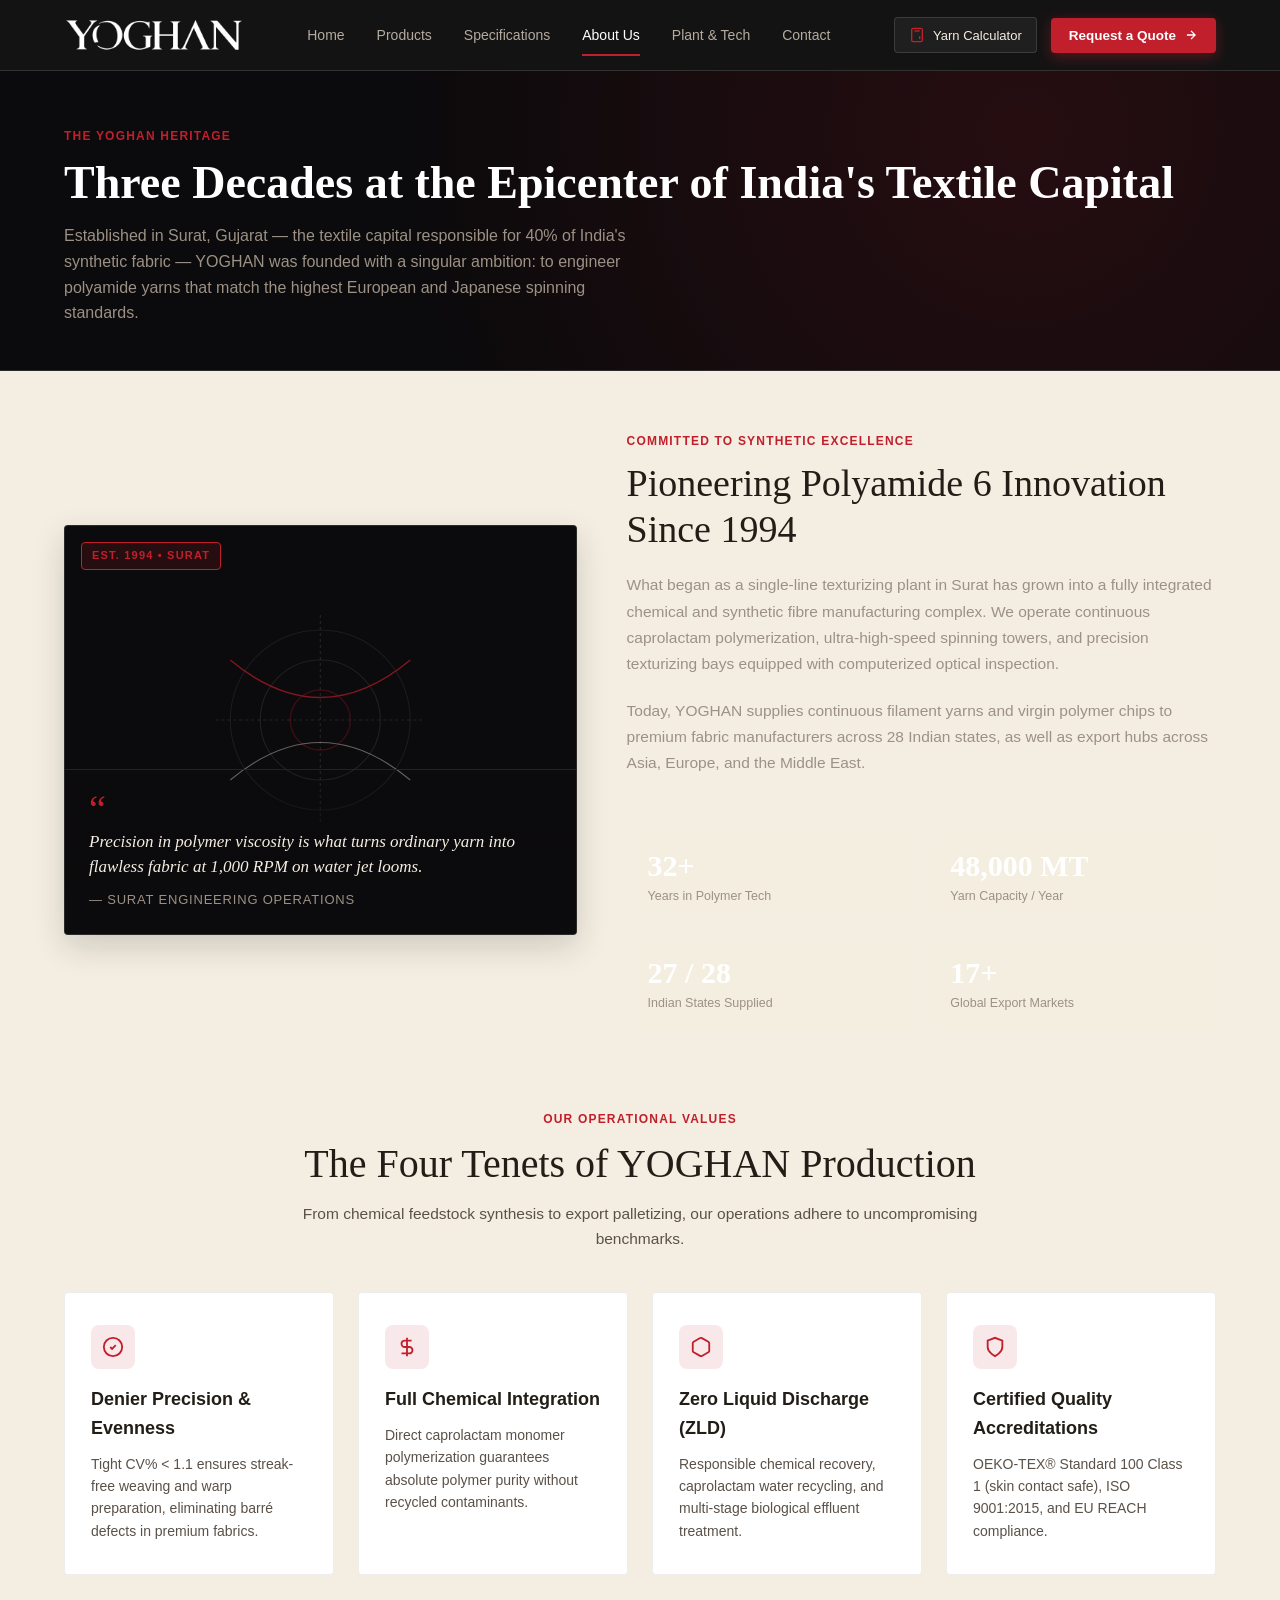
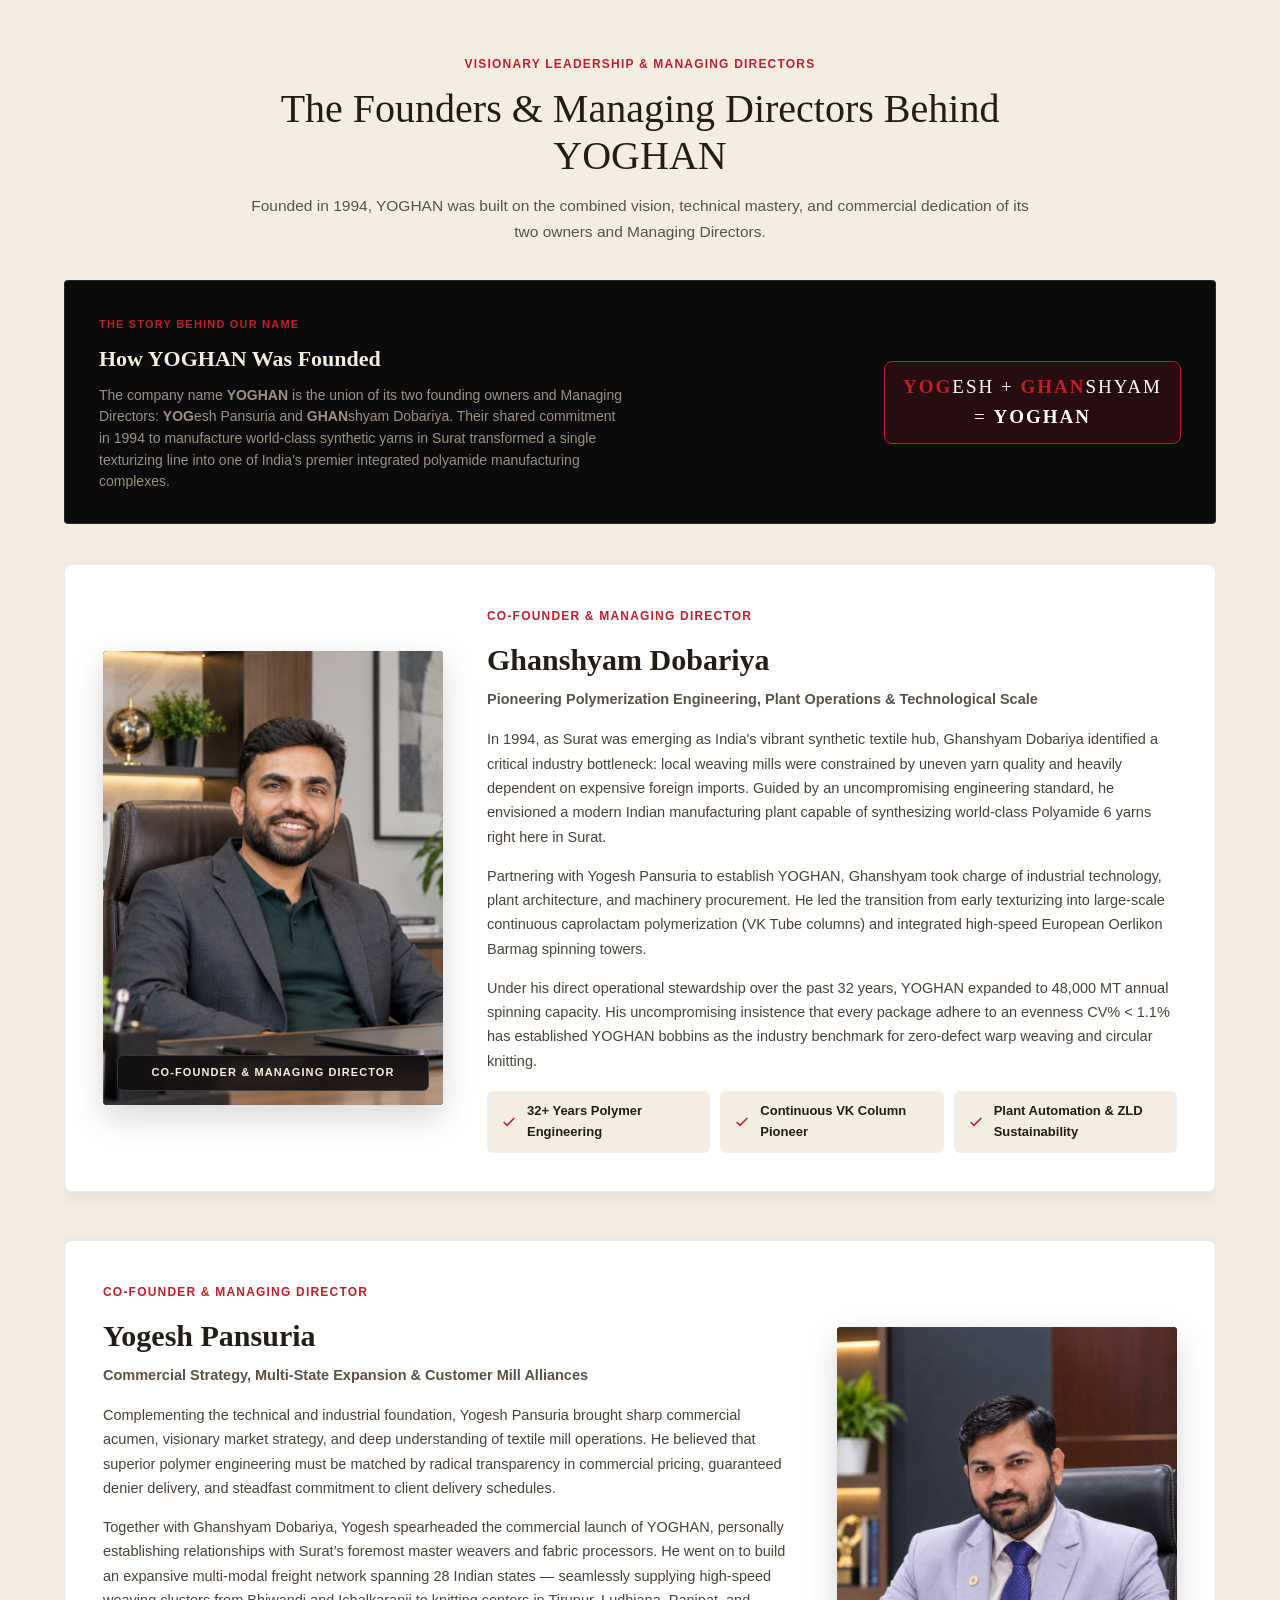
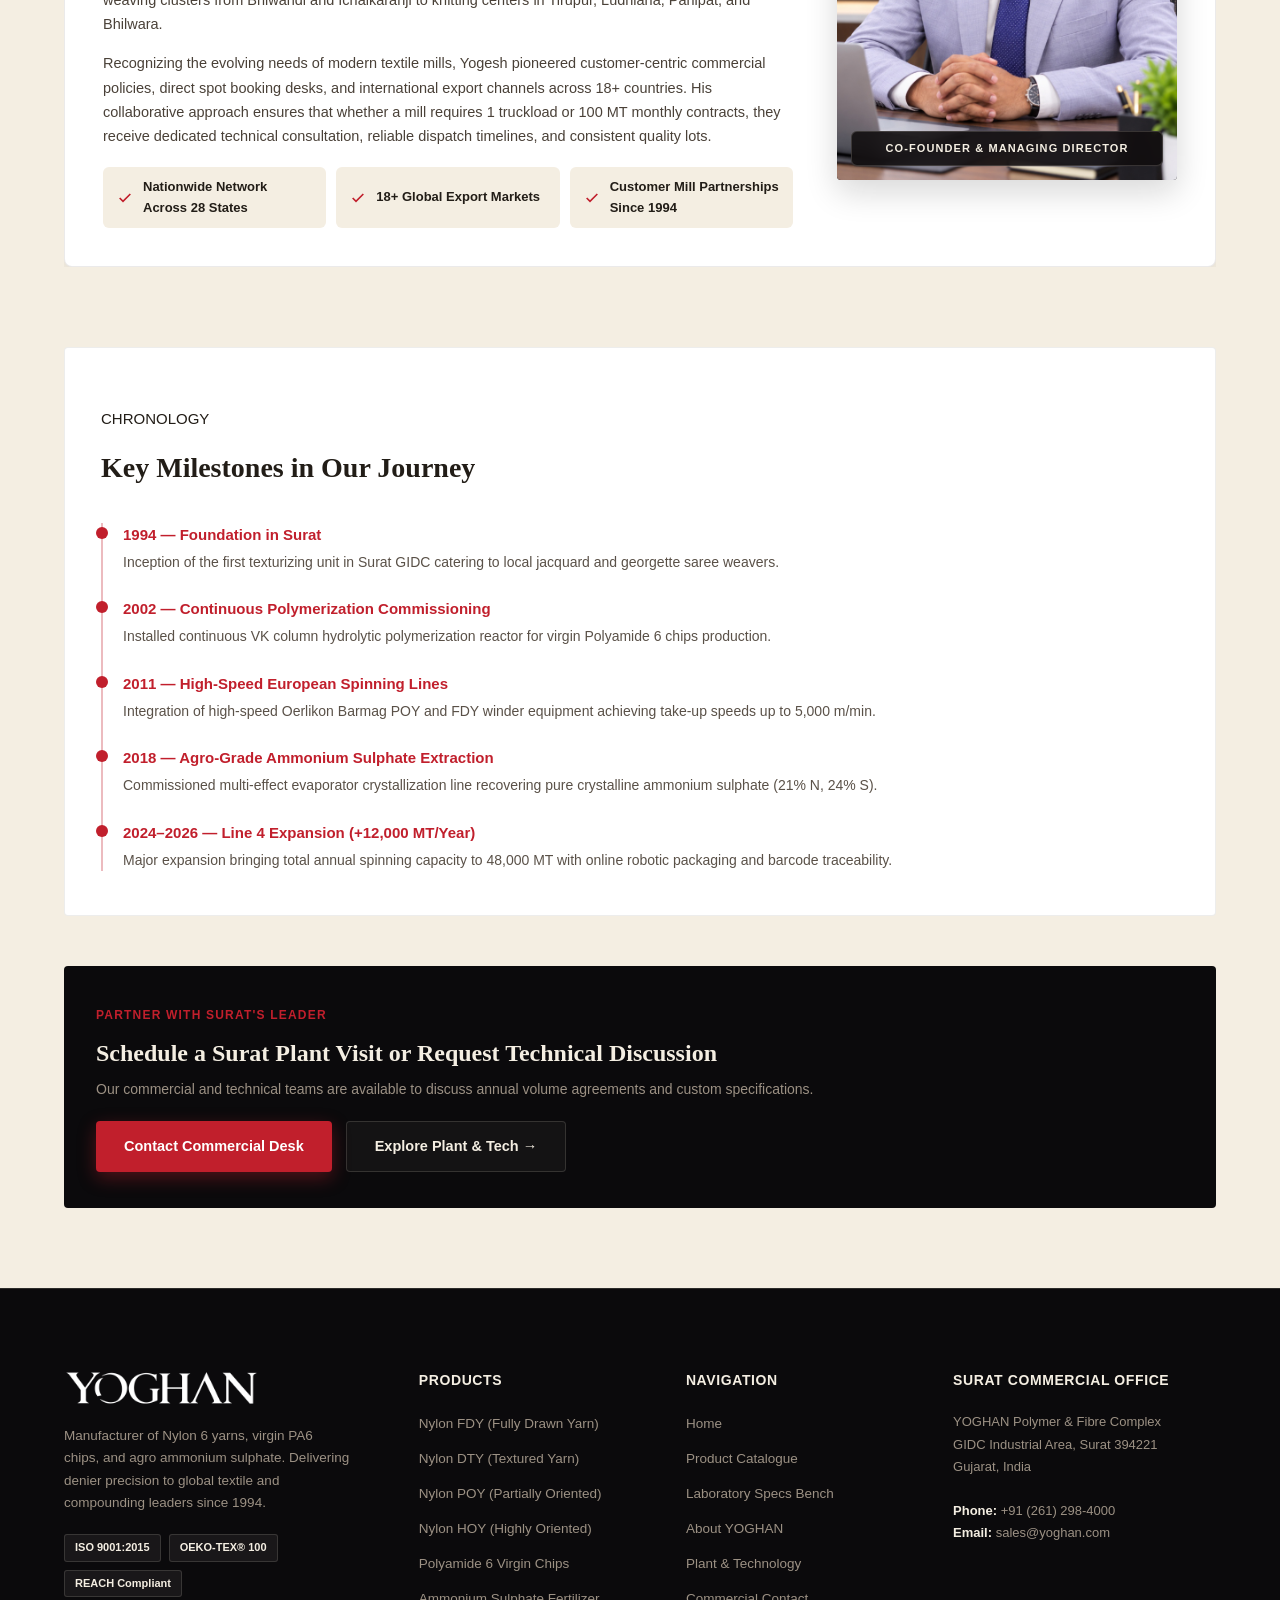
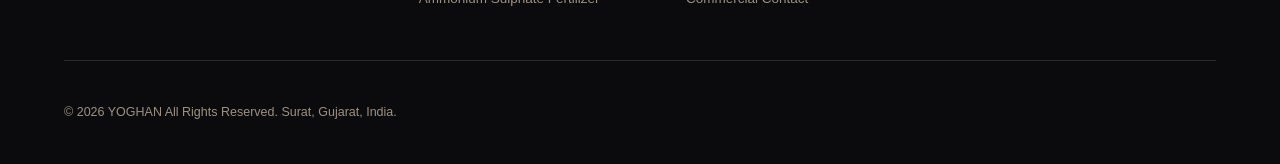
==== commit ac4d1c9b: "Enable clean extensionless URLs across all pages and add 404 fallback routing" ====
--- a/about.html
+++ b/about.html
@@ -14,6 +14,10 @@
   <link rel="preconnect" href="https://fonts.gstatic.com" crossorigin>
   <link href="https://fonts.googleapis.com/css2?family=Fraunces:ital,opsz,wght@0,9..144,300;0,9..144,400;0,9..144,500;0,9..144,600;0,9..144,700;1,9..144,400&family=Inter:wght@300;400;500;600;700&display=swap" rel="stylesheet">
   <link rel="stylesheet" href="style.css">
+  <script>
+    // Clean .html extension and /index.html from URL bar immediately without reload
+    (function(){try{var p=window.location.pathname;if(p.endsWith('/index.html')){var c=p.replace(/\/index\.html$/,'/')+window.location.search+window.location.hash;window.history.replaceState(null,'',c)}else if(p.endsWith('.html')){var c=p.replace(/\.html$/,'')+window.location.search+window.location.hash;window.history.replaceState(null,'',c)}}catch(e){}})();
+  </script>
 </head>
 <body>
 
@@ -21,7 +25,7 @@
   <!-- Header / Navigation -->
   <header class="nav" id="mainNavbar">
     <div class="nav-inner">
-      <a class="brand" href="index.html" aria-label="YOGHAN Home">
+      <a class="brand" href="./" aria-label="YOGHAN Home">
         <img src="assets/logo-white.png" alt="YOGHAN" class="brand-logo-img">
       </a>
 
@@ -29,22 +33,22 @@
       <nav class="nav-menu-wrapper" id="navLinks" aria-label="Main Navigation">
         <ul class="nav-links">
           <li class="nav-item">
-            <a href="index.html" class="nav-link">Home</a>
+            <a href="./" class="nav-link">Home</a>
           </li>
           <li class="nav-item">
-            <a href="products.html" class="nav-link">Products</a>
+            <a href="products" class="nav-link">Products</a>
           </li>
           <li class="nav-item">
-            <a href="specifications.html" class="nav-link">Specifications</a>
+            <a href="specifications" class="nav-link">Specifications</a>
           </li>
           <li class="nav-item">
-            <a href="about.html" class="nav-link active">About Us</a>
+            <a href="about" class="nav-link active">About Us</a>
           </li>
           <li class="nav-item">
-            <a href="manufacturing.html" class="nav-link">Plant & Tech</a>
+            <a href="manufacturing" class="nav-link">Plant & Tech</a>
           </li>
           <li class="nav-item">
-            <a href="contact.html" class="nav-link">Contact</a>
+            <a href="contact" class="nav-link">Contact</a>
           </li>
         </ul>
       </nav>
@@ -72,7 +76,7 @@
   <!-- Full-Screen Mobile Navigation Drawer -->
   <aside class="mobile-drawer" id="mobileDrawer" aria-label="Mobile Navigation" aria-hidden="true">
     <div class="mobile-drawer-header">
-      <a class="brand" href="index.html" onclick="closeMobileNav()">
+      <a class="brand" href="./" onclick="closeMobileNav()">
         <img src="assets/logo-white.png" alt="YOGHAN" class="brand-logo-img">
       </a>
       <button class="mobile-drawer-close" id="mobileDrawerClose" aria-label="Close navigation menu" onclick="closeMobileNav()">
@@ -82,12 +86,12 @@
 
     <div class="mobile-drawer-body">
       <ul class="mobile-nav-list">
-        <li><a href="index.html" class="mobile-link" onclick="closeMobileNav()">Home <span class="arr">→</span></a></li>
-        <li><a href="products.html" class="mobile-link" onclick="closeMobileNav()">All Products Catalogue <span class="arr">→</span></a></li>
-        <li><a href="specifications.html" class="mobile-link" onclick="closeMobileNav()">Technical Lab Specs <span class="arr">→</span></a></li>
-        <li><a href="about.html" class="mobile-link active" onclick="closeMobileNav()" style="color:var(--red);">About YOGHAN <span class="arr">→</span></a></li>
-        <li><a href="manufacturing.html" class="mobile-link" onclick="closeMobileNav()">Surat Plant & Tech <span class="arr">→</span></a></li>
-        <li><a href="contact.html" class="mobile-link" onclick="closeMobileNav()">Commercial Contact <span class="arr">→</span></a></li>
+        <li><a href="./" class="mobile-link" onclick="closeMobileNav()">Home <span class="arr">→</span></a></li>
+        <li><a href="products" class="mobile-link" onclick="closeMobileNav()">All Products Catalogue <span class="arr">→</span></a></li>
+        <li><a href="specifications" class="mobile-link" onclick="closeMobileNav()">Technical Lab Specs <span class="arr">→</span></a></li>
+        <li><a href="about" class="mobile-link active" onclick="closeMobileNav()" style="color:var(--red);">About YOGHAN <span class="arr">→</span></a></li>
+        <li><a href="manufacturing" class="mobile-link" onclick="closeMobileNav()">Surat Plant & Tech <span class="arr">→</span></a></li>
+        <li><a href="contact" class="mobile-link" onclick="closeMobileNav()">Commercial Contact <span class="arr">→</span></a></li>
       </ul>
 
       <div class="mobile-drawer-actions">
@@ -373,8 +377,8 @@
           <p style="font-size: 14px; color: var(--ash); margin: 0;">Our commercial and technical teams are available to discuss annual volume agreements and custom specifications.</p>
         </div>
         <div style="display: flex; gap: 14px; flex-wrap: wrap;">
-          <a href="contact.html" class="btn-primary" style="text-decoration:none;">Contact Commercial Desk</a>
-          <a href="manufacturing.html" class="btn-ghost" style="text-decoration:none;">Explore Plant & Tech →</a>
+          <a href="contact" class="btn-primary" style="text-decoration:none;">Contact Commercial Desk</a>
+          <a href="manufacturing" class="btn-ghost" style="text-decoration:none;">Explore Plant & Tech →</a>
         </div>
       </div>
 
@@ -501,7 +505,7 @@
   <footer class="footer">
     <div class="footer-inner">
       <div class="footer-col brand-col">
-        <a class="brand" href="index.html" aria-label="YOGHAN Home">
+        <a class="brand" href="./" aria-label="YOGHAN Home">
           <img src="assets/logo-white.png" alt="YOGHAN" class="brand-logo-img footer-logo-img">
         </a>
         <p class="footer-brand-desc">
@@ -517,24 +521,24 @@
       <div class="footer-col">
         <h4>Products</h4>
         <ul class="footer-link-list">
-          <li><a href="products.html">Nylon FDY (Fully Drawn Yarn)</a></li>
-          <li><a href="products.html">Nylon DTY (Textured Yarn)</a></li>
-          <li><a href="products.html">Nylon POY (Partially Oriented)</a></li>
-          <li><a href="products.html">Nylon HOY (Highly Oriented)</a></li>
-          <li><a href="products.html">Polyamide 6 Virgin Chips</a></li>
-          <li><a href="products.html">Ammonium Sulphate Fertilizer</a></li>
+          <li><a href="products">Nylon FDY (Fully Drawn Yarn)</a></li>
+          <li><a href="products">Nylon DTY (Textured Yarn)</a></li>
+          <li><a href="products">Nylon POY (Partially Oriented)</a></li>
+          <li><a href="products">Nylon HOY (Highly Oriented)</a></li>
+          <li><a href="products">Polyamide 6 Virgin Chips</a></li>
+          <li><a href="products">Ammonium Sulphate Fertilizer</a></li>
         </ul>
       </div>
 
       <div class="footer-col">
         <h4>Navigation</h4>
         <ul class="footer-link-list">
-          <li><a href="index.html">Home</a></li>
-          <li><a href="products.html">Product Catalogue</a></li>
-          <li><a href="specifications.html">Laboratory Specs Bench</a></li>
-          <li><a href="about.html">About YOGHAN</a></li>
-          <li><a href="manufacturing.html">Plant & Technology</a></li>
-          <li><a href="contact.html">Commercial Contact</a></li>
+          <li><a href="./">Home</a></li>
+          <li><a href="products">Product Catalogue</a></li>
+          <li><a href="specifications">Laboratory Specs Bench</a></li>
+          <li><a href="about">About YOGHAN</a></li>
+          <li><a href="manufacturing">Plant & Technology</a></li>
+          <li><a href="contact">Commercial Contact</a></li>
         </ul>
       </div>
 
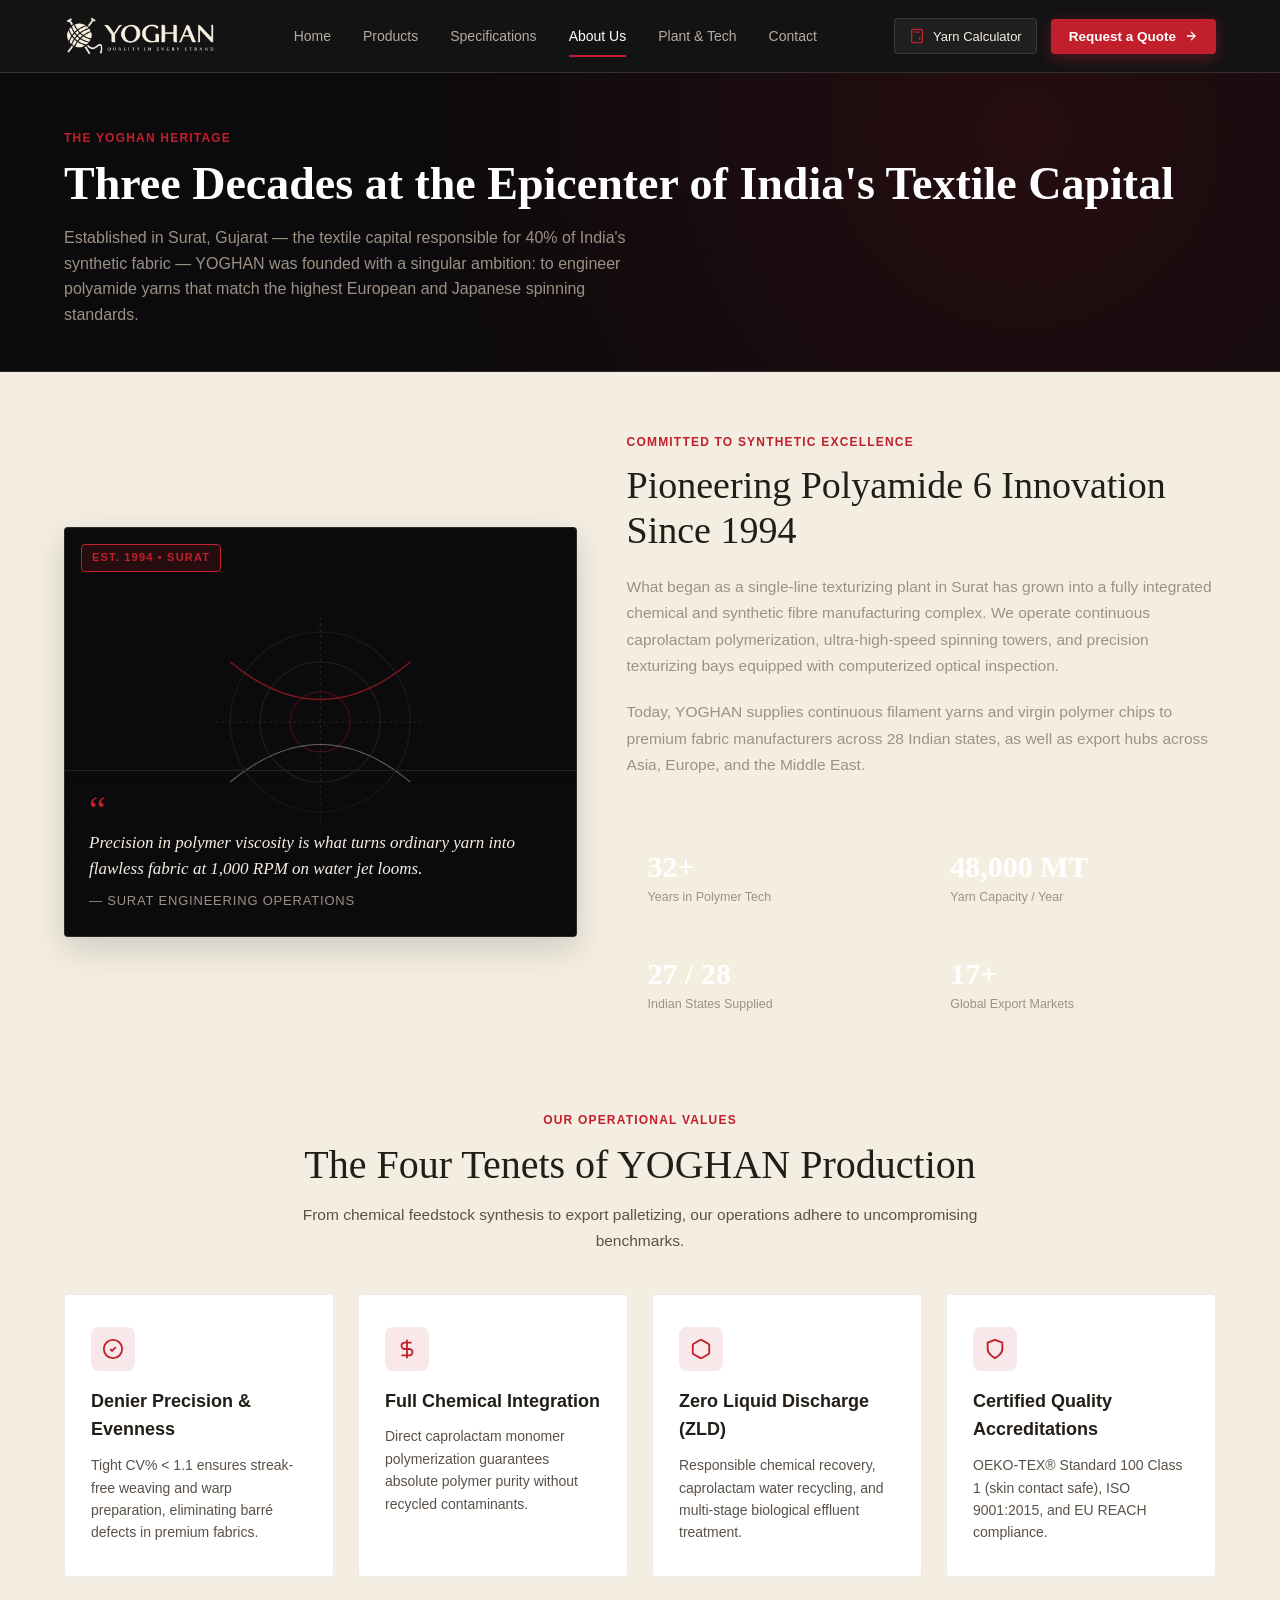
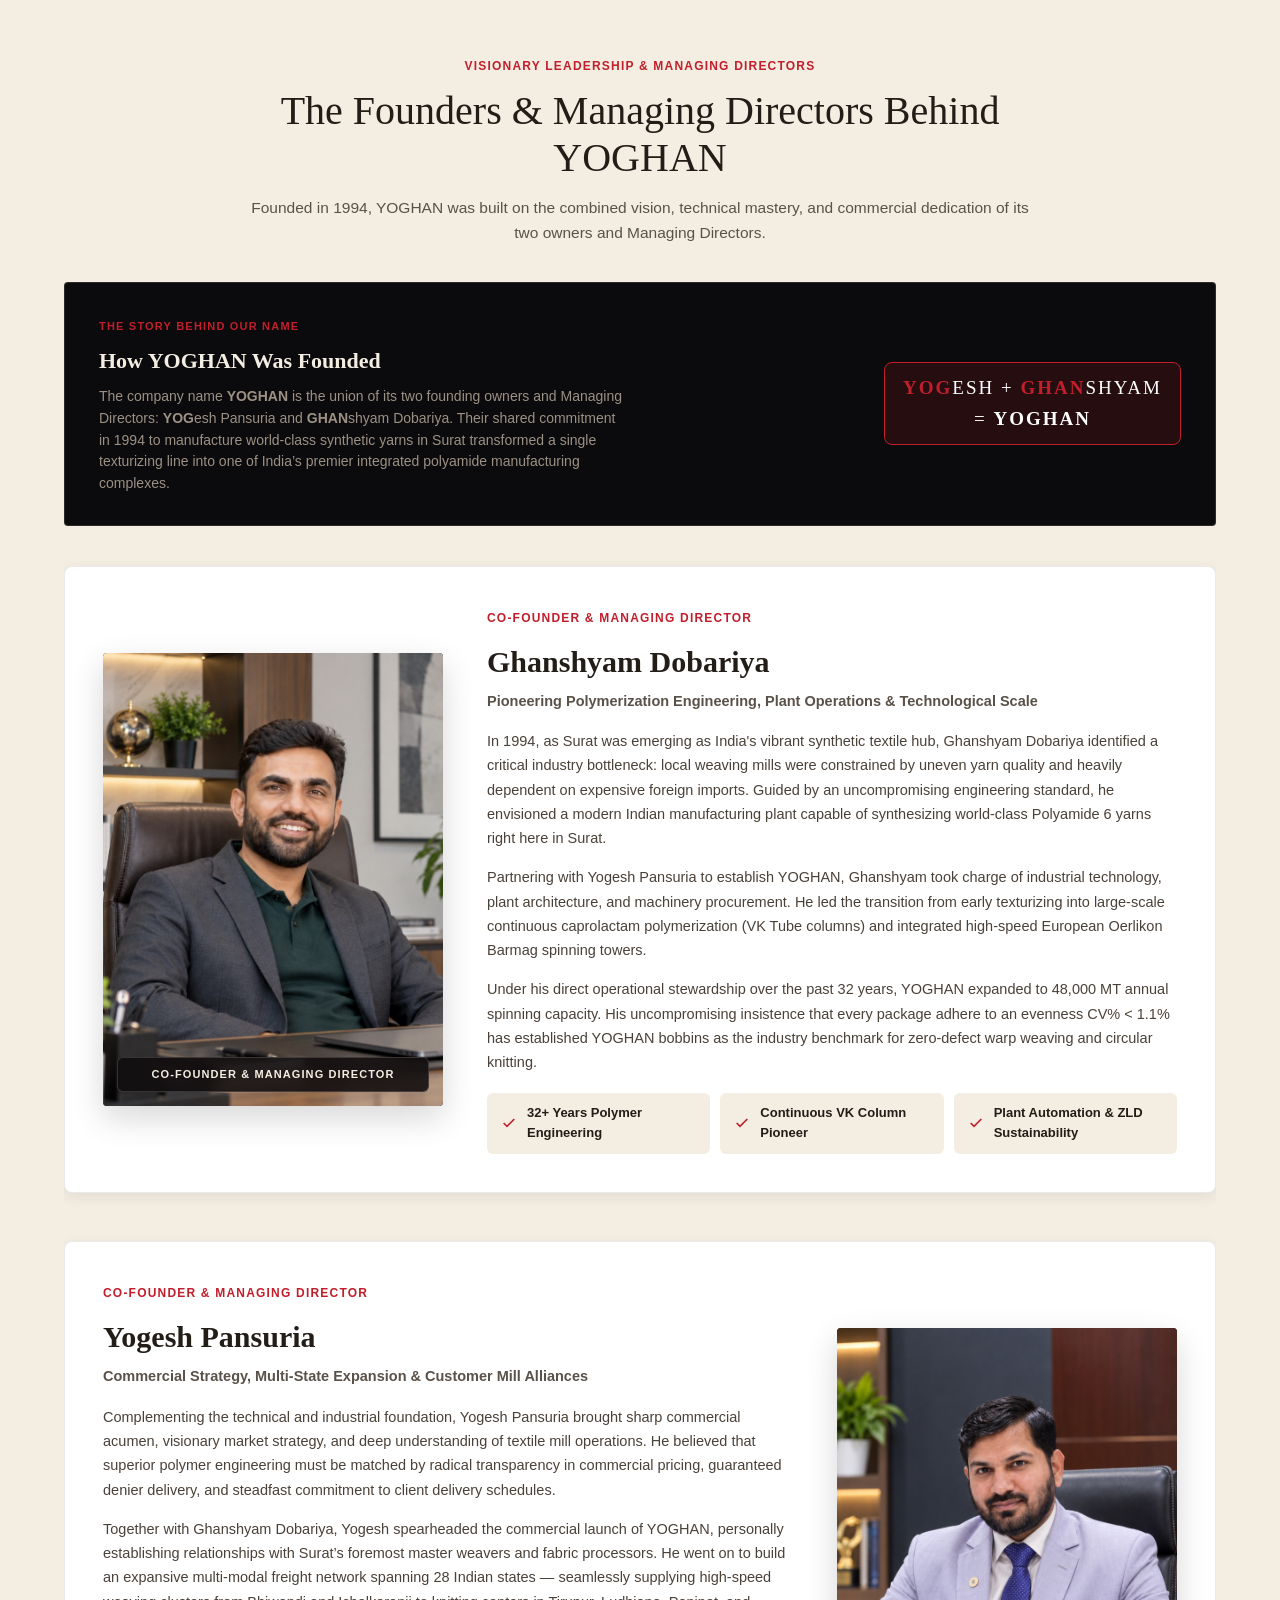
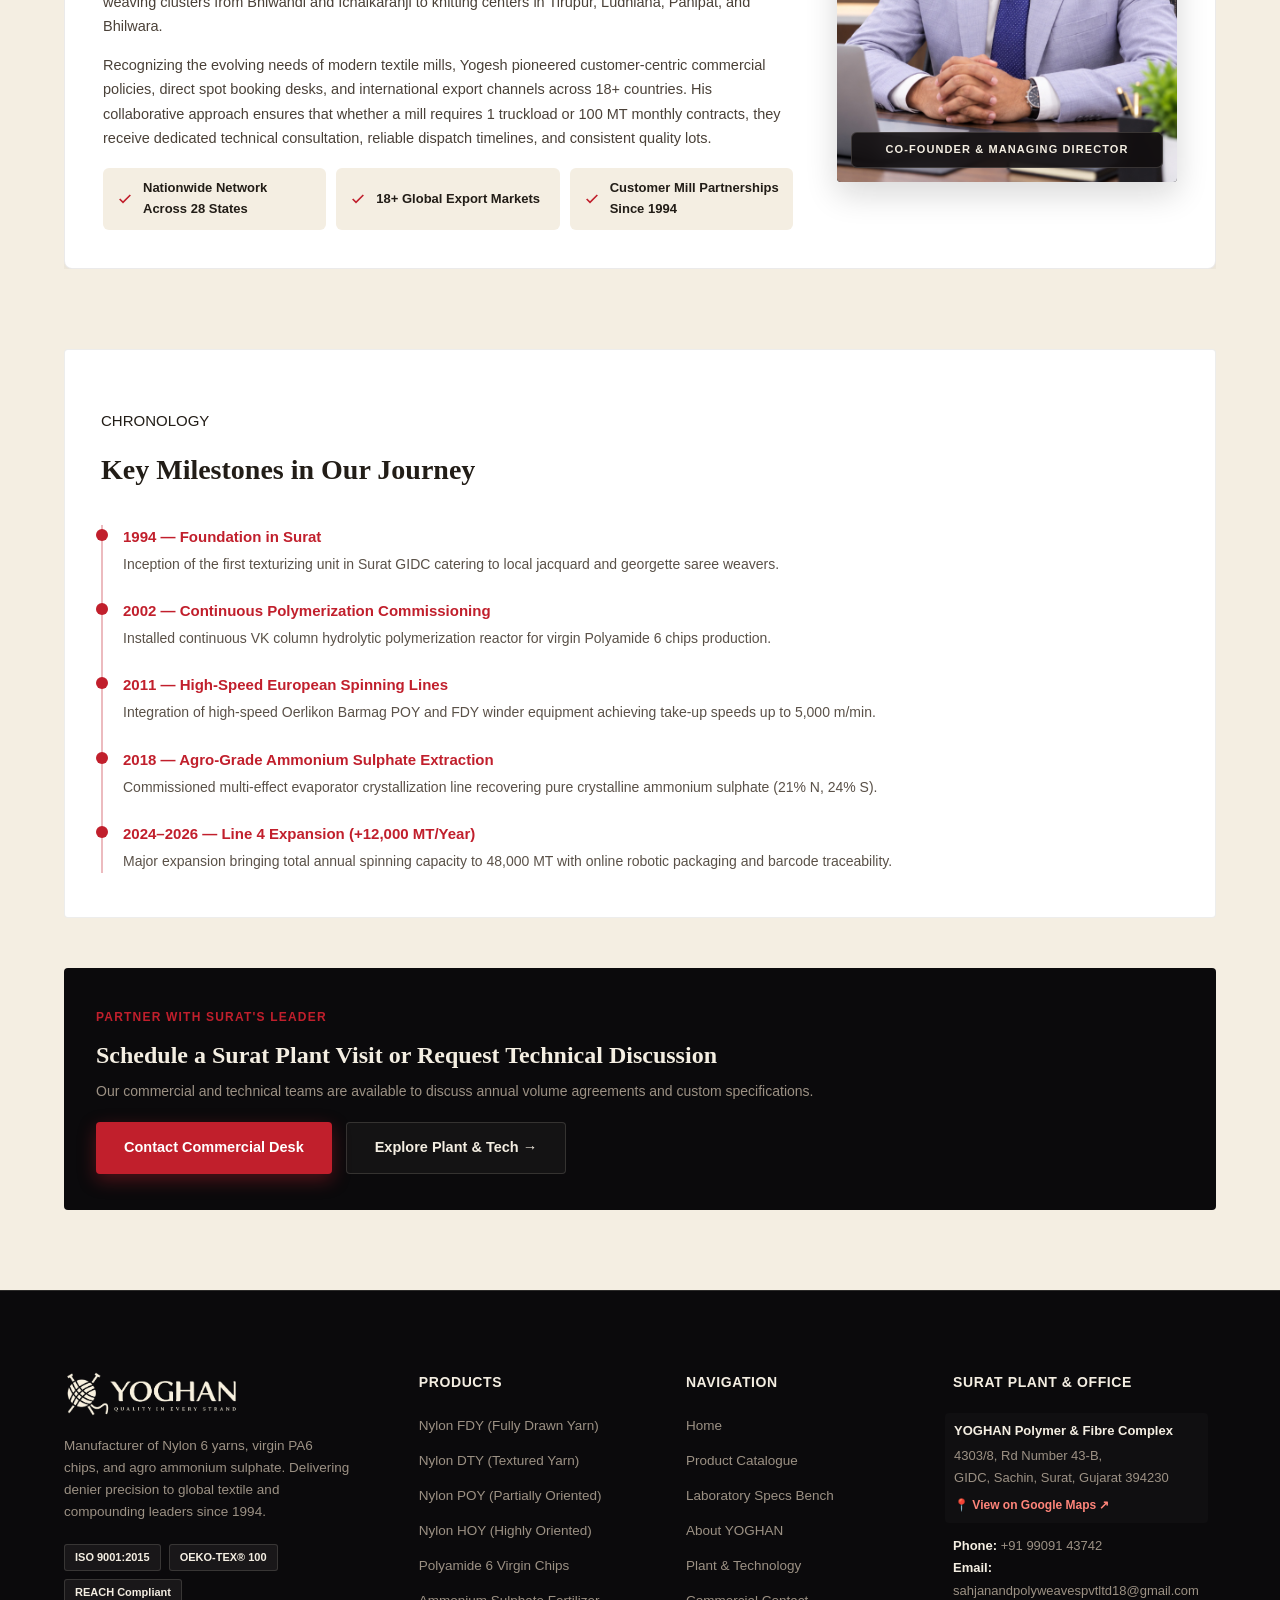
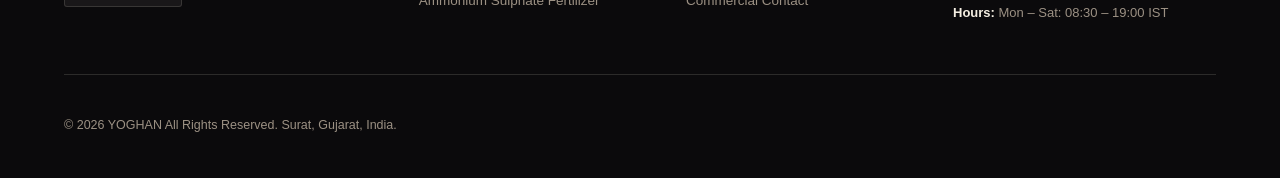
==== commit aaab0c37: "Update company address with Google Maps integration, set YOGHAN name favicon, and update primary ema" ====
--- a/about.html
+++ b/about.html
@@ -9,7 +9,10 @@
   <meta http-equiv="X-Content-Type-Options" content="nosniff">
   <meta name="referrer" content="strict-origin-when-cross-origin">
   <meta http-equiv="Content-Security-Policy" content="default-src 'self' https: data: 'unsafe-inline' 'unsafe-eval'; img-src 'self' https: data: blob:; font-src 'self' https://fonts.gstatic.com data:; style-src 'self' 'unsafe-inline' https://fonts.googleapis.com;">
+  <link rel="icon" type="image/svg+xml" href="assets/favicon.svg">
+  <link rel="icon" type="image/png" sizes="32x32" href="assets/favicon-32x32.png">
   <link rel="icon" type="image/png" href="assets/favicon.png">
+  <link rel="apple-touch-icon" href="assets/apple-touch-icon.png">
   <link rel="preconnect" href="https://fonts.googleapis.com">
   <link rel="preconnect" href="https://fonts.gstatic.com" crossorigin>
   <link href="https://fonts.googleapis.com/css2?family=Fraunces:ital,opsz,wght@0,9..144,300;0,9..144,400;0,9..144,500;0,9..144,600;0,9..144,700;1,9..144,400&family=Inter:wght@300;400;500;600;700&display=swap" rel="stylesheet">
@@ -100,9 +103,9 @@
       </div>
 
       <div class="mobile-drawer-contact">
-        <p>Direct Surat Sales Desk: <strong>+91 (261) 298-4000</strong></p>
-        <p>Email: <strong>sales@yoghan.com</strong></p>
-        <p>Dispatches: GIDC Industrial Estate, Surat, Gujarat</p>
+        <p>Direct Surat Sales Desk: <strong><a href="tel:+919909143742" style="color: inherit; text-decoration: none;">+91 99091 43742</a></strong></p>
+        <p>Email: <strong><a href="mailto:sahjanandpolyweavespvtltd18@gmail.com" style="color: inherit; text-decoration: none;">sahjanandpolyweavespvtltd18@gmail.com</a></strong></p>
+        <p>Dispatches: <a href="https://maps.google.com/?q=4303%2F8%2C+Rd+Number+43-B%2C+GIDC%2C+Sachin%2C+Surat%2C+Gujarat+394230" target="_blank" rel="noopener noreferrer" style="color: inherit; text-decoration: underline;">4303/8, Rd Number 43-B, GIDC, Sachin, Surat ↗</a></p>
       </div>
     </div>
   </aside>
@@ -543,13 +546,19 @@
       </div>
 
       <div class="footer-col">
-        <h4>Surat Commercial Office</h4>
+        <h4>Surat Plant & Office</h4>
         <address class="footer-address">
-          YOGHAN Polymer & Fibre Complex<br>
-          GIDC Industrial Area, Surat 394221<br>
-          Gujarat, India<br><br>
-          <strong>Phone:</strong> +91 (261) 298-4000<br>
-          <strong>Email:</strong> sales@yoghan.com
+          <a href="https://maps.google.com/?q=4303%2F8%2C+Rd+Number+43-B%2C+GIDC%2C+Sachin%2C+Surat%2C+Gujarat+394230" target="_blank" rel="noopener noreferrer" class="footer-map-link" title="Open Google Maps Location">
+            <span class="footer-company-name">YOGHAN Polymer &amp; Fibre Complex</span><br>
+            4303/8, Rd Number 43-B,<br>
+            GIDC, Sachin, Surat, Gujarat 394230<br>
+            <span class="footer-map-action">📍 View on Google Maps ↗</span>
+          </a>
+          <div class="footer-contact-details">
+            <strong>Phone:</strong> <a href="tel:+919909143742" class="footer-inline-link">+91 99091 43742</a><br>
+            <strong>Email:</strong> <a href="mailto:sahjanandpolyweavespvtltd18@gmail.com" class="footer-inline-link">sahjanandpolyweavespvtltd18@gmail.com</a><br>
+            <strong>Hours:</strong> Mon – Sat: 08:30 – 19:00 IST
+          </div>
         </address>
       </div>
     </div>
--- a/style.css
+++ b/style.css
@@ -137,9 +137,9 @@
 }
 
 .brand-logo-img {
-  height: 34px;
+  height: 40px;
   width: auto;
-  max-width: 180px;
+  max-width: 210px;
   object-fit: contain;
   display: block;
   transition: transform 0.25s var(--ease-spring), filter 0.25s ease;
@@ -150,8 +150,8 @@
 }
 
 .footer-logo-img {
-  height: 38px;
-  max-width: 195px;
+  height: 46px;
+  max-width: 240px;
 }
 
 .brand-logo-wrap {
@@ -2035,6 +2035,215 @@
   color: var(--cream);
 }
 
+.footer-map-link {
+  display: block;
+  color: var(--ash);
+  text-decoration: none;
+  margin-bottom: 12px;
+  padding: 6px 8px;
+  margin-left: -8px;
+  border-radius: var(--radius-sm);
+  transition: all 0.2s ease;
+  background: rgba(255, 255, 255, 0.02);
+  border: 1px solid transparent;
+}
+
+.footer-map-link:hover {
+  color: #fff;
+  background: rgba(255, 255, 255, 0.06);
+  border-color: rgba(255, 255, 255, 0.1);
+}
+
+.footer-company-name {
+  color: var(--cream);
+  font-weight: 600;
+  display: inline-block;
+  margin-bottom: 3px;
+}
+
+.footer-map-action {
+  display: inline-flex;
+  align-items: center;
+  gap: 4px;
+  color: #ff857a;
+  font-size: 12px;
+  font-weight: 600;
+  margin-top: 6px;
+  transition: transform 0.2s ease, color 0.2s ease;
+}
+
+.footer-map-link:hover .footer-map-action {
+  color: #ffb4ac;
+  transform: translateX(3px);
+  text-decoration: underline;
+}
+
+.footer-contact-details {
+  margin-top: 10px;
+  font-size: 13px;
+  line-height: 1.7;
+}
+
+.footer-inline-link {
+  color: var(--ash);
+  text-decoration: none;
+  transition: color 0.2s ease;
+}
+
+.footer-inline-link:hover {
+  color: #fff;
+  text-decoration: underline;
+}
+
+/* Contact Strip Map Link */
+.point-item.point-link {
+  text-decoration: none;
+  cursor: pointer;
+  border-radius: var(--radius-sm);
+  padding: 6px 8px;
+  margin: -4px -8px;
+  transition: all 0.2s ease;
+  background: rgba(255, 255, 255, 0.02);
+  border: 1px solid transparent;
+}
+
+.point-item.point-link:hover {
+  background: rgba(255, 255, 255, 0.07);
+  border-color: rgba(255, 255, 255, 0.12);
+  color: #fff;
+}
+
+.point-item.point-link:hover span {
+  color: #fff;
+}
+
+.map-action-pill {
+  display: inline-flex;
+  align-items: center;
+  gap: 4px;
+  background: rgba(184, 51, 42, 0.2);
+  color: #ff857a;
+  font-size: 11.5px;
+  font-weight: 600;
+  padding: 2px 8px;
+  border-radius: 12px;
+  margin-left: 8px;
+  border: 1px solid rgba(184, 51, 42, 0.35);
+  transition: all 0.2s ease;
+  vertical-align: middle;
+  white-space: nowrap;
+}
+
+.point-item.point-link:hover .map-action-pill {
+  background: var(--red);
+  color: #fff;
+  border-color: var(--red);
+}
+
+/* Contact Page Map Direct Link */
+.contact-map-direct-link {
+  display: block;
+  text-decoration: none;
+  color: inherit;
+  padding: 8px 12px;
+  margin-top: 4px;
+  border-radius: var(--radius-sm);
+  background: rgba(255, 255, 255, 0.04);
+  border: 1px solid rgba(255, 255, 255, 0.1);
+  transition: all 0.2s ease;
+}
+
+.contact-map-direct-link:hover {
+  background: rgba(255, 255, 255, 0.08);
+  border-color: rgba(184, 51, 42, 0.5);
+  transform: translateY(-1px);
+}
+
+.click-map-badge {
+  display: inline-flex;
+  align-items: center;
+  gap: 5px;
+  color: #ff857a;
+  font-size: 12px;
+  font-weight: 600;
+  margin-top: 8px;
+  transition: color 0.2s ease;
+}
+
+.contact-map-direct-link:hover .click-map-badge {
+  color: #ffb4ac;
+  text-decoration: underline;
+}
+
+/* Contact Page Interactive Map Card */
+.contact-map-section {
+  margin-top: 50px;
+  background: #fff;
+  border: 1px solid rgba(34, 29, 23, 0.08);
+  border-radius: var(--radius-sm);
+  overflow: hidden;
+  box-shadow: 0 4px 20px rgba(0, 0, 0, 0.04);
+}
+
+.contact-map-header {
+  padding: 22px 28px;
+  background: #fbf9f5;
+  border-bottom: 1px solid rgba(34, 29, 23, 0.08);
+  display: flex;
+  align-items: center;
+  justify-content: space-between;
+  flex-wrap: wrap;
+  gap: 16px;
+}
+
+.contact-map-header-text h3 {
+  font-family: var(--serif);
+  font-size: 20px;
+  color: var(--ink-text);
+  margin: 4px 0 2px;
+}
+
+.contact-map-header-text p {
+  font-size: 13.5px;
+  color: var(--ink-muted);
+  margin: 0;
+}
+
+.contact-map-btn {
+  display: inline-flex;
+  align-items: center;
+  gap: 8px;
+  background: var(--red);
+  color: #fff;
+  font-size: 13px;
+  font-weight: 600;
+  padding: 9px 16px;
+  border-radius: var(--radius-sm);
+  text-decoration: none;
+  transition: all 0.2s ease;
+}
+
+.contact-map-btn:hover {
+  background: #9d251d;
+  color: #fff;
+  transform: translateY(-1px);
+  box-shadow: 0 4px 12px rgba(184, 51, 42, 0.25);
+}
+
+.contact-map-frame-wrap {
+  position: relative;
+  width: 100%;
+  height: 380px;
+  background: #eae5dc;
+}
+
+.contact-map-frame-wrap iframe {
+  width: 100%;
+  height: 100%;
+  border: 0;
+  display: block;
+}
+
 .footer-bottom-bar {
   max-width: 1360px;
   margin: 28px auto 0;
